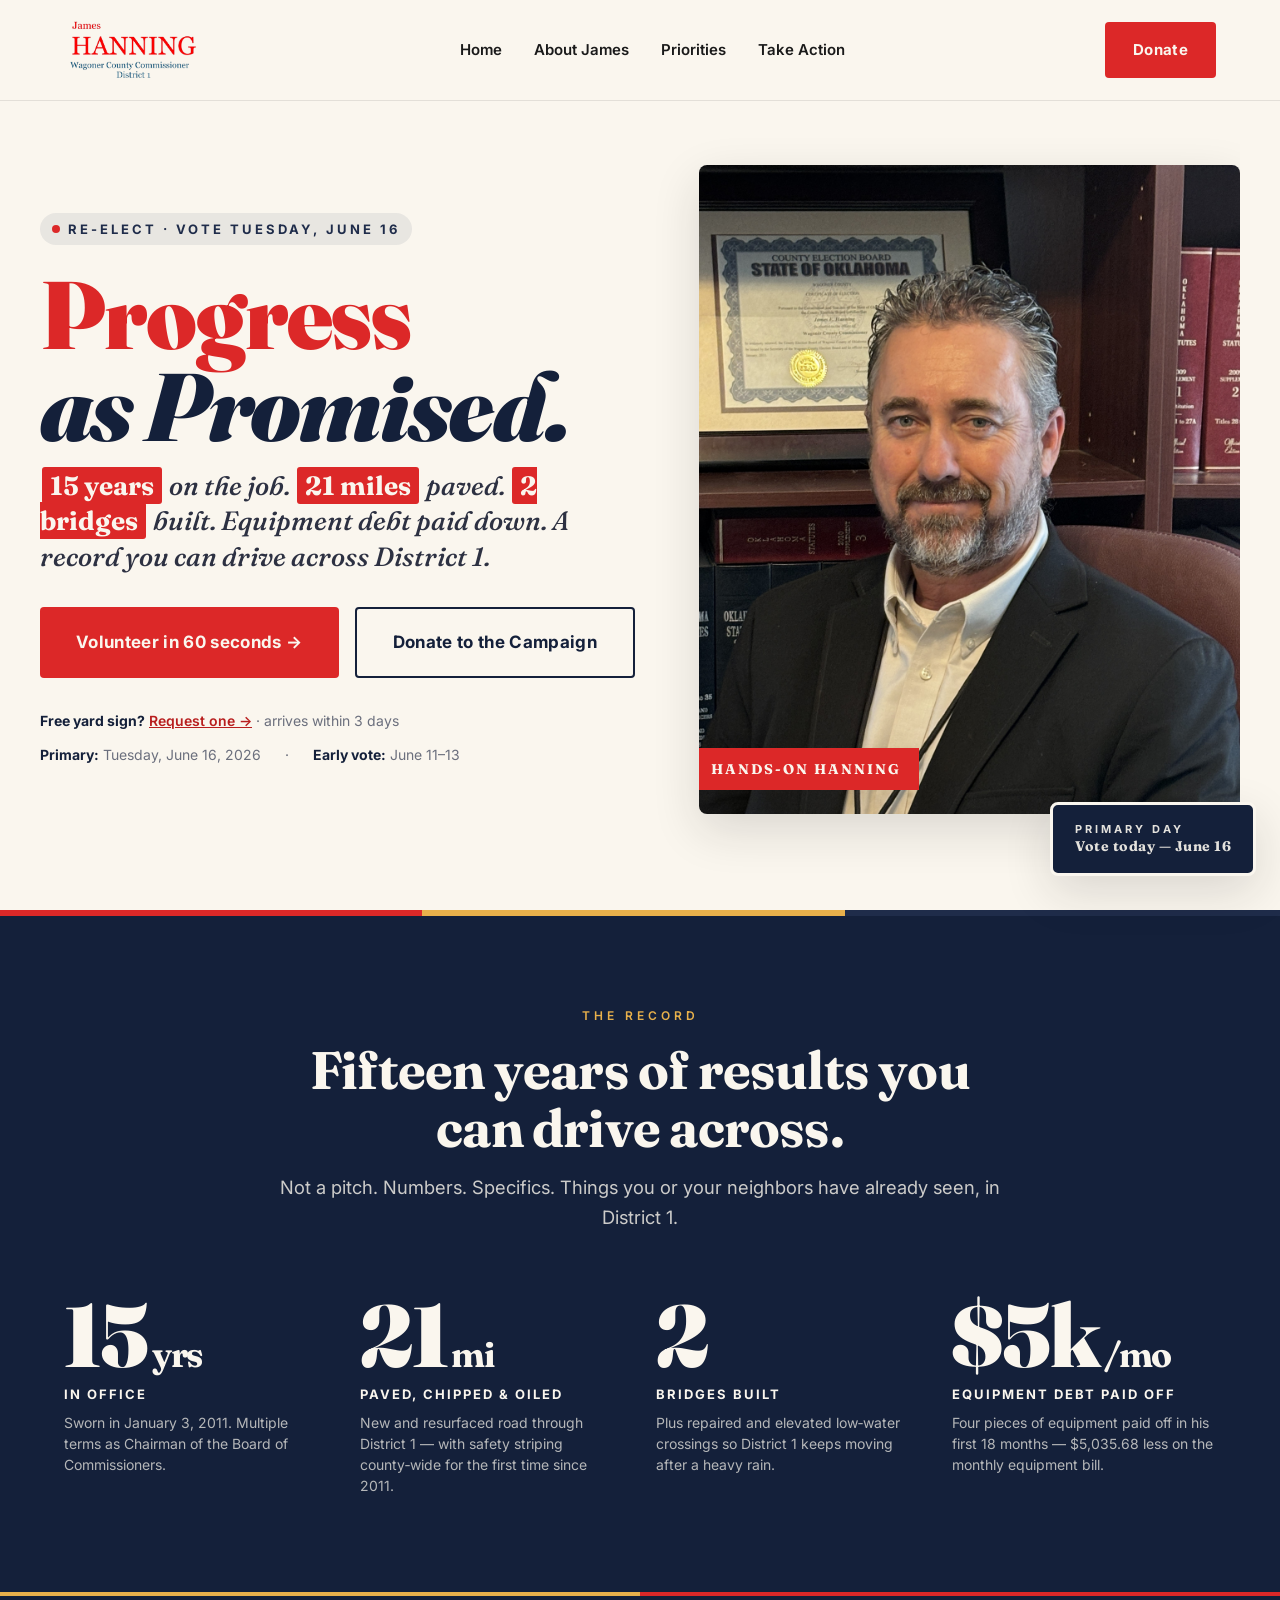
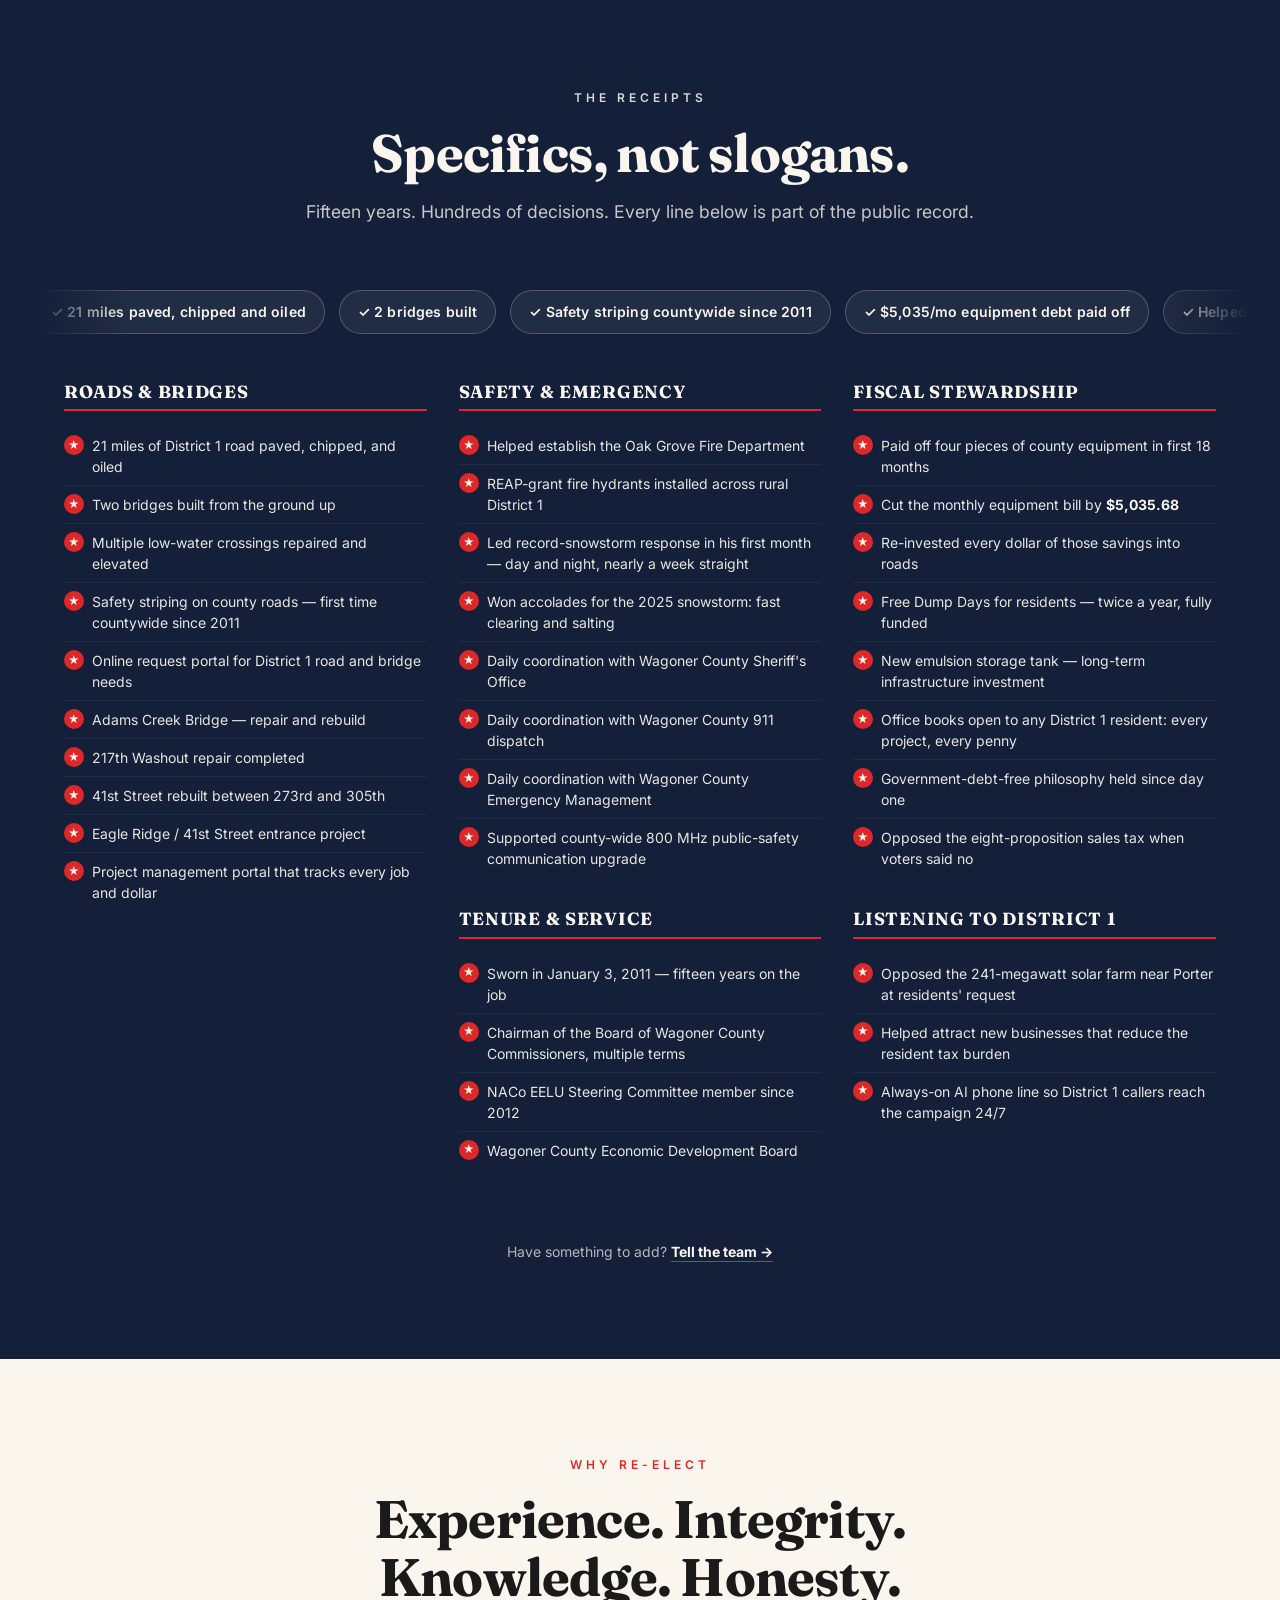
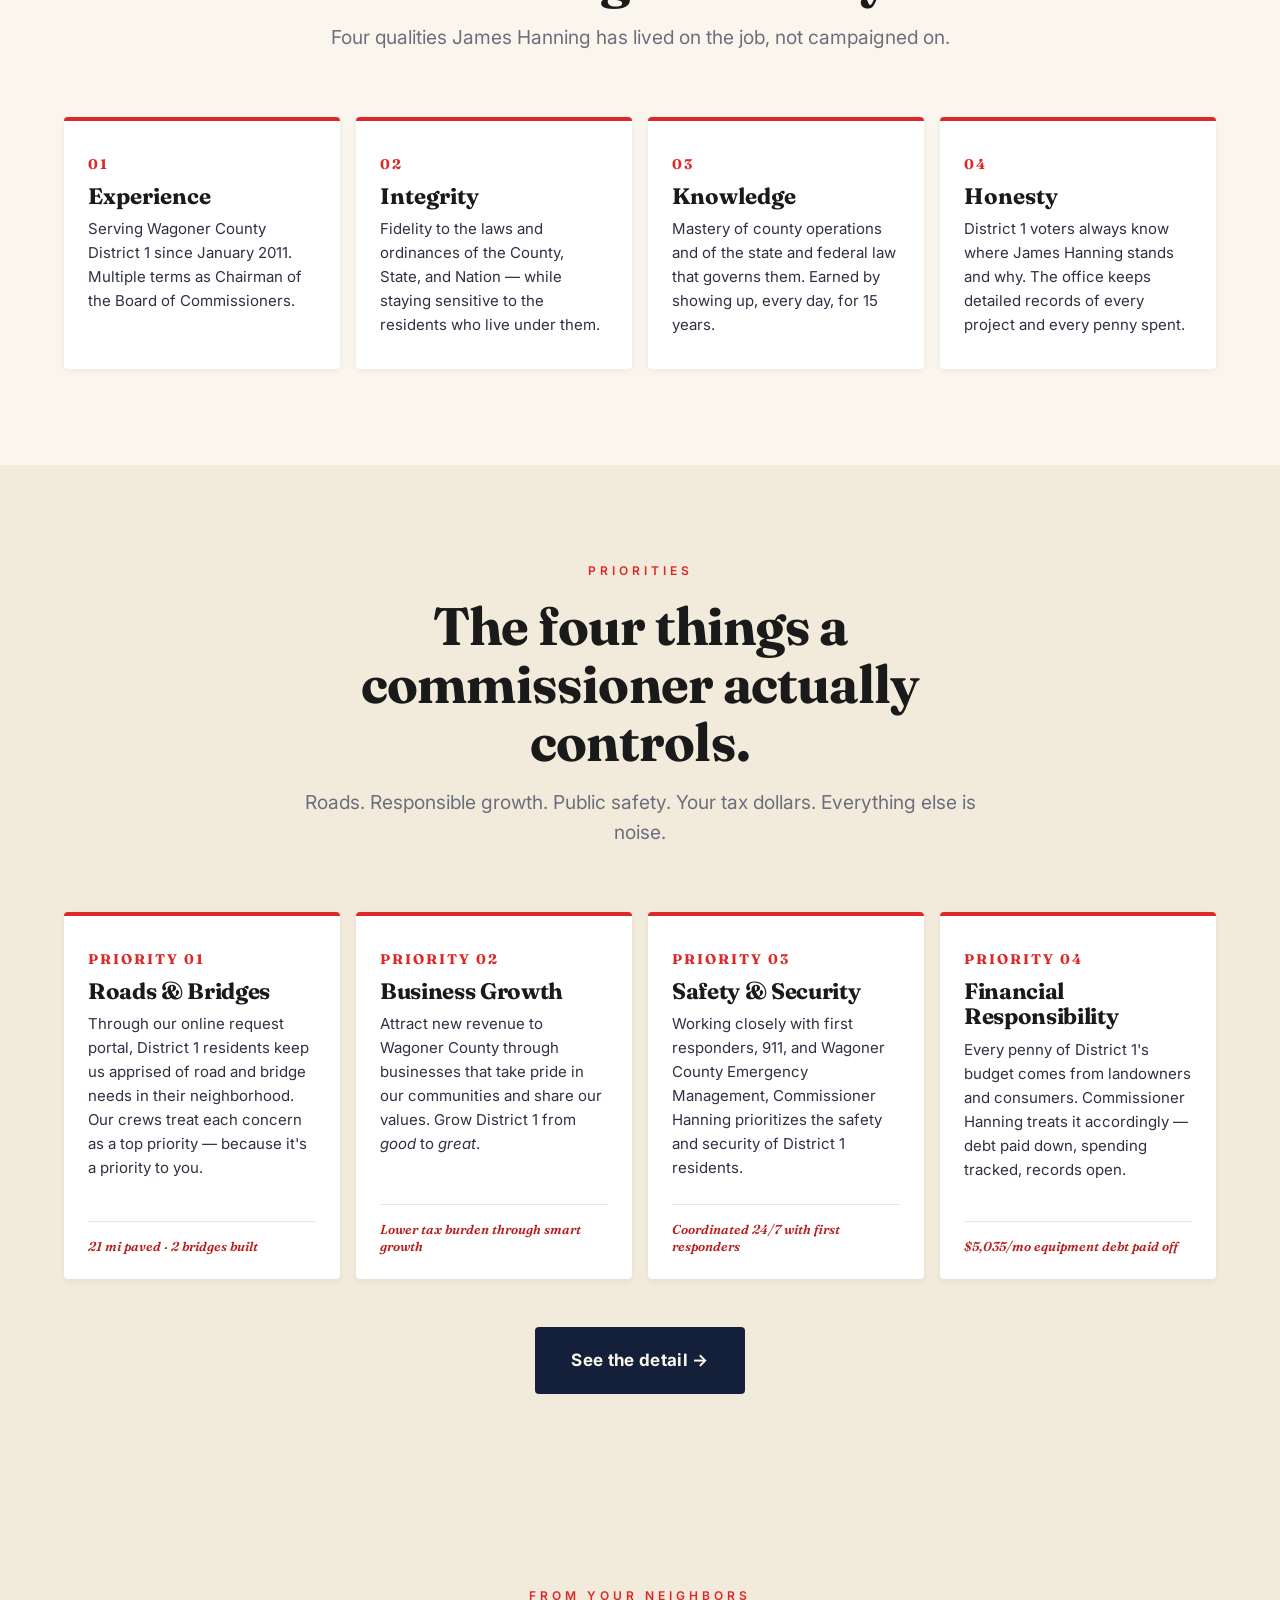
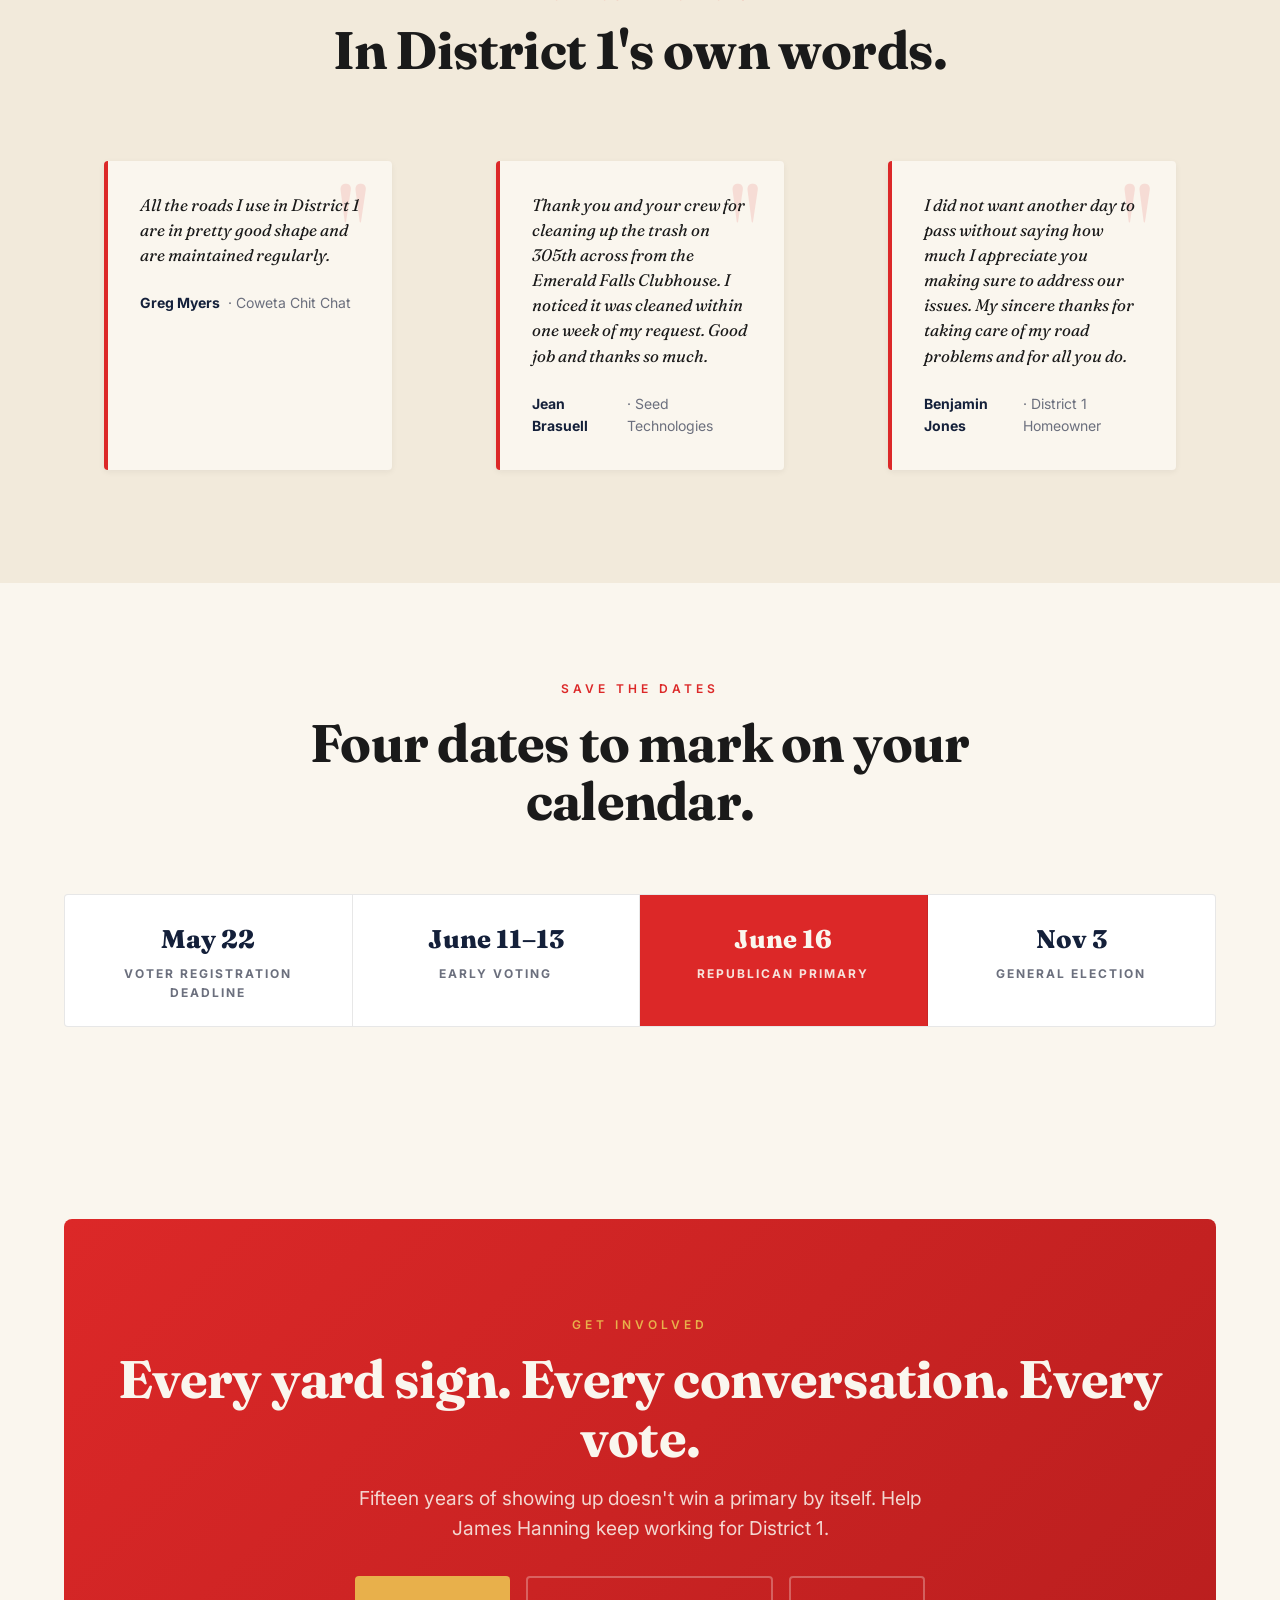
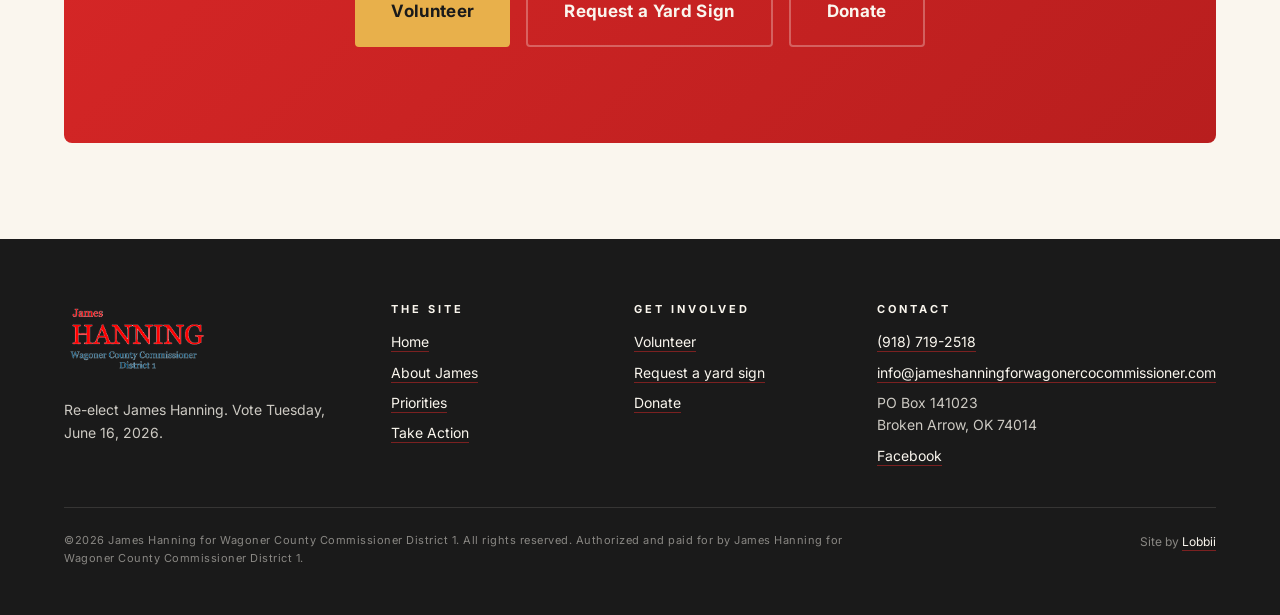
==== index.html @ 2198160d "Bump logo cache-bust version to force re-fetch of transparent PNG" ====
<!doctype html>
<html lang="en">
<head>
<meta charset="utf-8">
<meta name="viewport" content="width=device-width,initial-scale=1">
<title>Re-elect James Hanning · Wagoner County Commissioner, District 1</title>
<meta name="description" content="James Hanning has served Wagoner County District 1 since 2011 — 15 years of paved roads, finished bridges, and debt paid down. Vote Tuesday, June 16.">
<meta name="theme-color" content="#C1272D">

<!-- Open Graph / social -->
<meta property="og:type" content="website">
<meta property="og:site_name" content="Hanning for Wagoner County Commissioner, District 1">
<meta property="og:locale" content="en_US">
<meta property="og:title" content="Re-elect James Hanning · Wagoner County Commissioner, District 1">
<meta property="og:description" content="15 years on the job. 21 miles paved. 2 bridges built. Equipment debt paid down. Vote Tuesday, June 16, 2026.">
<meta property="og:url" content="https://www.jameshanningforwagonercocommissioner.com/">
<meta property="og:image" content="https://www.jameshanningforwagonercocommissioner.com/assets/img/hanning-portrait.jpg">
<meta property="og:image:alt" content="Commissioner James Hanning, Wagoner County District 1">
<meta property="og:image:width" content="1080">
<meta property="og:image:height" content="1080">
<meta name="twitter:card" content="summary_large_image">
<meta name="twitter:title" content="Re-elect James Hanning · Wagoner County Commissioner, District 1">
<meta name="twitter:description" content="15 years on the job. 21 miles paved. 2 bridges built. Vote Tuesday, June 16, 2026.">
<meta name="twitter:image" content="https://www.jameshanningforwagonercocommissioner.com/assets/img/hanning-portrait.jpg">
<link rel="manifest" href="/manifest.json">

<link rel="canonical" href="https://www.jameshanningforwagonercocommissioner.com/">
<meta name="keywords" content="James Hanning, Wagoner County Commissioner, District 1, Wagoner County, Broken Arrow, Coweta, Oklahoma commissioner, June 16 2026 primary, Republican primary Wagoner County, re-elect Hanning, Progress as Promised">
<meta name="author" content="James Hanning for Wagoner County Commissioner District 1">
<link rel="icon" type="image/png" href="/assets/img/logo-2026.png?v=transparent">
<link rel="apple-touch-icon" href="/assets/img/logo-2026.png?v=transparent">
<link rel="preconnect" href="https://fonts.googleapis.com">
<link rel="preconnect" href="https://fonts.gstatic.com" crossorigin>
<link rel="stylesheet" href="https://fonts.googleapis.com/css2?family=Fraunces:ital,opsz,wght@0,9..144,400;0,9..144,600;0,9..144,700;0,9..144,900;1,9..144,500&family=Inter:wght@400;500;600;700&family=Dancing+Script:wght@700&display=swap">
<link rel="stylesheet" href="/assets/css/styles.css?v=20260429c">

<!-- JSON-LD: Person + Organization + Election Event -->
<script type="application/ld+json">
{
  "@context": "https://schema.org",
  "@graph": [
    {
      "@type": "Person",
      "@id": "https://www.jameshanningforwagonercocommissioner.com/#james-hanning",
      "name": "James Hanning",
      "honorificPrefix": "Commissioner",
      "jobTitle": "County Commissioner, District 1",
      "worksFor": {
        "@type": "GovernmentOrganization",
        "name": "Wagoner County, Oklahoma",
        "url": "https://www.wagonercounty.ok.gov/"
      },
      "image": "https://www.jameshanningforwagonercocommissioner.com/assets/img/hanning-portrait.jpg",
      "url": "https://www.jameshanningforwagonercocommissioner.com/",
      "sameAs": [
        "https://www.facebook.com/hanningforwagonerco1"
      ],
      "description": "James Hanning has served as Wagoner County Commissioner for District 1 since January 3, 2011. Multiple terms as Chairman of the Board. Member of the NACo EELU Steering Committee.",
      "address": {
        "@type": "PostalAddress",
        "postOfficeBoxNumber": "141023",
        "addressLocality": "Broken Arrow",
        "addressRegion": "OK",
        "postalCode": "74014",
        "addressCountry": "US"
      },
      "telephone": "+19187192518",
      "email": "info@jameshanningforwagonercocommissioner.com"
    },
    {
      "@type": "Organization",
      "@id": "https://www.jameshanningforwagonercocommissioner.com/#committee",
      "name": "James Hanning for Wagoner County Commissioner District 1",
      "alternateName": "Hanning Campaign",
      "url": "https://www.jameshanningforwagonercocommissioner.com/",
      "logo": "https://www.jameshanningforwagonercocommissioner.com/assets/img/logo.png",
      "telephone": "+19187192518",
      "email": "info@jameshanningforwagonercocommissioner.com",
      "address": {
        "@type": "PostalAddress",
        "postOfficeBoxNumber": "141023",
        "addressLocality": "Broken Arrow",
        "addressRegion": "OK",
        "postalCode": "74014",
        "addressCountry": "US"
      },
      "sameAs": [
        "https://www.facebook.com/hanningforwagonerco1"
      ]
    },
    {
      "@type": "Event",
      "name": "Wagoner County Republican Primary — Commissioner District 1",
      "startDate": "2026-06-16T07:00:00-05:00",
      "endDate": "2026-06-16T19:00:00-05:00",
      "eventAttendanceMode": "https://schema.org/OfflineEventAttendanceMode",
      "eventStatus": "https://schema.org/EventScheduled",
      "location": {
        "@type": "Place",
        "name": "Wagoner County polling locations",
        "address": {
          "@type": "PostalAddress",
          "addressLocality": "Wagoner County",
          "addressRegion": "OK",
          "addressCountry": "US"
        }
      },
      "description": "Republican primary election for Wagoner County Commissioner, District 1. Polls open 7am to 7pm. Early voting June 11-13.",
      "organizer": {
        "@type": "Organization",
        "name": "Oklahoma State Election Board",
        "url": "https://oklahoma.gov/elections.html"
      }
    },
    {
      "@type": "WebSite",
      "@id": "https://www.jameshanningforwagonercocommissioner.com/#website",
      "url": "https://www.jameshanningforwagonercocommissioner.com/",
      "name": "Hanning for Wagoner County Commissioner, District 1",
      "publisher": { "@id": "https://www.jameshanningforwagonercocommissioner.com/#committee" },
      "inLanguage": "en-US"
    },
    {
      "@type": "WebPage",
      "@id": "https://www.jameshanningforwagonercocommissioner.com/#webpage",
      "url": "https://www.jameshanningforwagonercocommissioner.com/",
      "name": "Re-elect James Hanning · Wagoner County Commissioner, District 1",
      "isPartOf": { "@id": "https://www.jameshanningforwagonercocommissioner.com/#website" },
      "about": { "@id": "https://www.jameshanningforwagonercocommissioner.com/#james-hanning" },
      "primaryImageOfPage": "https://www.jameshanningforwagonercocommissioner.com/assets/img/hanning-portrait.jpg",
      "datePublished": "2026-04-23",
      "dateModified": "2026-04-28",
      "inLanguage": "en-US",
      "description": "Re-elect Commissioner James Hanning. 15 years serving Wagoner County District 1. 21 miles of road paved. 2 bridges built. Vote Tuesday, June 16, 2026."
    },
    {
      "@type": "Review",
      "itemReviewed": { "@id": "https://www.jameshanningforwagonercocommissioner.com/#james-hanning" },
      "reviewBody": "All the roads I use in District 1 are in pretty good shape and are maintained regularly.",
      "author": { "@type": "Person", "name": "Greg Myers", "affiliation": "Coweta Chit Chat" }
    },
    {
      "@type": "Review",
      "itemReviewed": { "@id": "https://www.jameshanningforwagonercocommissioner.com/#james-hanning" },
      "reviewBody": "Thank you and your crew for cleaning up the trash on 305th across from the Emerald Falls Clubhouse. I noticed it was cleaned within one week of my request. Good job and thanks so much.",
      "author": { "@type": "Person", "name": "Jean Brasuell", "affiliation": "Seed Technologies" }
    },
    {
      "@type": "Review",
      "itemReviewed": { "@id": "https://www.jameshanningforwagonercocommissioner.com/#james-hanning" },
      "reviewBody": "I did not want another day to pass without saying how much I appreciate you making sure to address our issues. My sincere thanks for taking care of my road problems and for all you do.",
      "author": { "@type": "Person", "name": "Benjamin Jones", "affiliation": "District 1 Homeowner" }
    }
  ]
}
</script>
</head>
<body>

<!-- NAV -->
<nav class="nav" aria-label="Primary">
  <div class="nav-inner">
    <a class="nav-logo" href="/" aria-label="James Hanning for Wagoner County Commissioner, District 1"><img src="/assets/img/logo-2026.png?v=transparent" alt="James Hanning · Wagoner County Commissioner · District 1"></a>
    <div class="nav-links" id="nav-links">
      <a href="/">Home</a>
      <a href="/about.html">About James</a>
      <a href="/priorities.html">Priorities</a>
      <a href="/take-action.html">Take Action</a>
    </div>
    <div class="nav-cta">
      <a class="btn btn-primary" href="https://donate.stripe.com/aFa8wPct15Y5grP53143S00" rel="noopener">Donate</a>
      <button class="nav-toggle" aria-controls="nav-links" aria-expanded="false" aria-label="Open menu"><span></span></button>
    </div>
  </div>
</nav>

<!-- HERO -->
<header class="hero container">
  <div class="hero-grid">
    <div>
      <span class="hero-eyebrow"><span class="dot"></span>Re-elect · Vote Tuesday, June 16</span>
      <h1 class="hero-title">
        <span class="accent-red">Progress</span><br>
        <span class="accent-navy">as Promised.</span>
      </h1>
      <p class="hero-tagline">
        <strong>15 years</strong> on the job. <strong>21 miles</strong> paved. <strong>2 bridges</strong> built. Equipment debt paid down. A record you can drive across District 1.
      </p>
      <div class="hero-ctas">
        <a class="btn btn-primary btn-lg" href="/take-action.html#volunteer">Volunteer in 60 seconds →</a>
        <a class="btn btn-outline btn-lg" href="https://donate.stripe.com/aFa8wPct15Y5grP53143S00" rel="noopener">Donate to the Campaign</a>
      </div>
      <div class="hero-meta">
        <span><strong>Free yard sign?</strong> <a href="/take-action.html#yard-sign" style="color: var(--red-dark); font-weight: 600; text-decoration: underline;">Request one →</a> · arrives within 3 days</span>
      </div>
      <div class="hero-meta" style="margin-top: 12px;">
        <span><strong>Primary:</strong> Tuesday, June 16, 2026</span>
        <span>·</span>
        <span><strong>Early vote:</strong> June 11–13</span>
      </div>
    </div>
    <div class="hero-photo">
      <img src="/assets/img/hanning-portrait.jpg" alt="Commissioner James Hanning, with his certified Oklahoma County Election Board Certificate of Election framed behind him" loading="eager">
      <div class="hero-photo-badge">Hands-on Hanning</div>
    </div>
  </div>
</header>

<!-- RECORD / NUMBERS -->
<section class="record" id="record">
  <div class="container">
    <div class="record-head">
      <p class="eyebrow">The record</p>
      <h2>Fifteen years of results you can drive across.</h2>
      <p class="record-lead">Not a pitch. Numbers. Specifics. Things you or your neighbors have already seen, in District 1.</p>
    </div>
    <div class="record-grid">
      <div>
        <div class="stat-num">15<sub>yrs</sub></div>
        <div class="stat-label">In office</div>
        <div class="stat-detail">Sworn in January 3, 2011. Multiple terms as Chairman of the Board of Commissioners.</div>
      </div>
      <div>
        <div class="stat-num">21<sub>mi</sub></div>
        <div class="stat-label">Paved, chipped & oiled</div>
        <div class="stat-detail">New and resurfaced road through District 1 — with safety striping county‑wide for the first time since 2011.</div>
      </div>
      <div>
        <div class="stat-num">2</div>
        <div class="stat-label">Bridges built</div>
        <div class="stat-detail">Plus repaired and elevated low‑water crossings so District 1 keeps moving after a heavy rain.</div>
      </div>
      <div>
        <div class="stat-num">$5k<sub>/mo</sub></div>
        <div class="stat-label">Equipment debt paid off</div>
        <div class="stat-detail">Four pieces of equipment paid off in his first 18 months — $5,035.68 less on the monthly equipment bill.</div>
      </div>
    </div>
  </div>
</section>

<!-- THE RECEIPTS — overwhelming-with-proof scroll -->
<section class="receipts" id="receipts">
  <div class="container">
    <div class="record-head center">
      <p class="eyebrow">The receipts</p>
      <h2>Specifics, not slogans.</h2>
      <p class="record-lead">Fifteen years. Hundreds of decisions. Every line below is part of the public record.</p>
    </div>

    <!-- Auto-scrolling marquee at top — for the overwhelming first impression -->
    <div class="marquee" aria-hidden="true">
      <div class="marquee-track">
        <span class="receipt-pill">✓ 21 miles paved, chipped and oiled</span>
        <span class="receipt-pill">✓ 2 bridges built</span>
        <span class="receipt-pill">✓ Safety striping countywide since 2011</span>
        <span class="receipt-pill">✓ $5,035/mo equipment debt paid off</span>
        <span class="receipt-pill">✓ Helped found Oak Grove Fire Dept</span>
        <span class="receipt-pill">✓ Free Dump Days × 2 / yr</span>
        <span class="receipt-pill">✓ Online request portal for residents</span>
        <span class="receipt-pill">✓ NACo EELU committee since 2012</span>
        <span class="receipt-pill">✓ Wagoner Co. Econ Dev Board</span>
        <span class="receipt-pill">✓ Said no to 241-MW Porter solar farm</span>
        <span class="receipt-pill">✓ Said no to 8-prop tax measure</span>
        <span class="receipt-pill">✓ Adams Creek Bridge repair</span>
        <span class="receipt-pill">✓ 217th Washout repair</span>
        <span class="receipt-pill">✓ 41st St. (273rd to 305th)</span>
        <span class="receipt-pill">✓ Eagle Ridge entrance project</span>
        <span class="receipt-pill">✓ REAP-grant fire hydrants</span>
        <span class="receipt-pill">✓ 2025 snowstorm response</span>
        <span class="receipt-pill">✓ Project tracking portal</span>
        <!-- duplicate the set so the marquee loops seamlessly -->
        <span class="receipt-pill">✓ 21 miles paved, chipped and oiled</span>
        <span class="receipt-pill">✓ 2 bridges built</span>
        <span class="receipt-pill">✓ Safety striping countywide since 2011</span>
        <span class="receipt-pill">✓ $5,035/mo equipment debt paid off</span>
        <span class="receipt-pill">✓ Helped found Oak Grove Fire Dept</span>
        <span class="receipt-pill">✓ Free Dump Days × 2 / yr</span>
        <span class="receipt-pill">✓ Online request portal for residents</span>
        <span class="receipt-pill">✓ NACo EELU committee since 2012</span>
        <span class="receipt-pill">✓ Wagoner Co. Econ Dev Board</span>
        <span class="receipt-pill">✓ Said no to 241-MW Porter solar farm</span>
      </div>
    </div>

    <!-- Dense, readable list — three columns, every accomplishment we can verify -->
    <div class="receipts-grid">
      <div class="receipts-col">
        <h3 class="receipts-col-head">Roads &amp; Bridges</h3>
        <ul class="receipts-list">
          <li>21 miles of District 1 road paved, chipped, and oiled</li>
          <li>Two bridges built from the ground up</li>
          <li>Multiple low-water crossings repaired and elevated</li>
          <li>Safety striping on county roads — first time countywide since 2011</li>
          <li>Online request portal for District 1 road and bridge needs</li>
          <li>Adams Creek Bridge — repair and rebuild</li>
          <li>217th Washout repair completed</li>
          <li>41st Street rebuilt between 273rd and 305th</li>
          <li>Eagle Ridge / 41st Street entrance project</li>
          <li>Project management portal that tracks every job and dollar</li>
        </ul>
      </div>

      <div class="receipts-col">
        <h3 class="receipts-col-head">Safety &amp; Emergency</h3>
        <ul class="receipts-list">
          <li>Helped establish the Oak Grove Fire Department</li>
          <li>REAP-grant fire hydrants installed across rural District 1</li>
          <li>Led record-snowstorm response in his first month — day and night, nearly a week straight</li>
          <li>Won accolades for the 2025 snowstorm: fast clearing and salting</li>
          <li>Daily coordination with Wagoner County Sheriff's Office</li>
          <li>Daily coordination with Wagoner County 911 dispatch</li>
          <li>Daily coordination with Wagoner County Emergency Management</li>
          <li>Supported county-wide 800 MHz public-safety communication upgrade</li>
        </ul>

        <h3 class="receipts-col-head" style="margin-top: var(--s5);">Tenure &amp; Service</h3>
        <ul class="receipts-list">
          <li>Sworn in January 3, 2011 — fifteen years on the job</li>
          <li>Chairman of the Board of Wagoner County Commissioners, multiple terms</li>
          <li>NACo EELU Steering Committee member since 2012</li>
          <li>Wagoner County Economic Development Board</li>
        </ul>
      </div>

      <div class="receipts-col">
        <h3 class="receipts-col-head">Fiscal Stewardship</h3>
        <ul class="receipts-list">
          <li>Paid off four pieces of county equipment in first 18 months</li>
          <li>Cut the monthly equipment bill by <strong>$5,035.68</strong></li>
          <li>Re-invested every dollar of those savings into roads</li>
          <li>Free Dump Days for residents — twice a year, fully funded</li>
          <li>New emulsion storage tank — long-term infrastructure investment</li>
          <li>Office books open to any District 1 resident: every project, every penny</li>
          <li>Government-debt-free philosophy held since day one</li>
          <li>Opposed the eight-proposition sales tax when voters said no</li>
        </ul>

        <h3 class="receipts-col-head" style="margin-top: var(--s5);">Listening to District 1</h3>
        <ul class="receipts-list">
          <li>Opposed the 241-megawatt solar farm near Porter at residents' request</li>
          <li>Helped attract new businesses that reduce the resident tax burden</li>
          <li>Always-on AI phone line so District 1 callers reach the campaign 24/7</li>
        </ul>
      </div>
    </div>

    <p class="receipts-foot">Have something to add? <a href="/take-action.html#volunteer">Tell the team →</a></p>
  </div>
</section>

<!-- WHY RE-ELECT -->
<section class="section">
  <div class="container">
    <div class="record-head center">
      <p class="eyebrow">Why re-elect</p>
      <h2>Experience. Integrity. Knowledge. Honesty.</h2>
      <p class="lead" style="max-width:720px;margin:0 auto;color:var(--muted);">
        Four qualities James Hanning has lived on the job, not campaigned on.
      </p>
    </div>
    <div class="pillars-grid" style="margin-top: var(--s7);">
      <div class="pillar-card">
        <div class="pillar-num">01</div>
        <div class="pillar-title">Experience</div>
        <p class="pillar-body">Serving Wagoner County District 1 since January 2011. Multiple terms as Chairman of the Board of Commissioners.</p>
      </div>
      <div class="pillar-card">
        <div class="pillar-num">02</div>
        <div class="pillar-title">Integrity</div>
        <p class="pillar-body">Fidelity to the laws and ordinances of the County, State, and Nation — while staying sensitive to the residents who live under them.</p>
      </div>
      <div class="pillar-card">
        <div class="pillar-num">03</div>
        <div class="pillar-title">Knowledge</div>
        <p class="pillar-body">Mastery of county operations and of the state and federal law that governs them. Earned by showing up, every day, for 15 years.</p>
      </div>
      <div class="pillar-card">
        <div class="pillar-num">04</div>
        <div class="pillar-title">Honesty</div>
        <p class="pillar-body">District 1 voters always know where James Hanning stands and why. The office keeps detailed records of every project and every penny spent.</p>
      </div>
    </div>
  </div>
</section>

<!-- PRIORITIES -->
<section class="section bg-cream-deep">
  <div class="container">
    <div class="record-head center">
      <p class="eyebrow">Priorities</p>
      <h2>The four things a commissioner actually controls.</h2>
      <p class="lead" style="max-width:720px;margin:0 auto;color:var(--muted);">
        Roads. Responsible growth. Public safety. Your tax dollars. Everything else is noise.
      </p>
    </div>
    <div class="pillars-grid" style="margin-top: var(--s7);">
      <article class="pillar-card pillar-card-priority">
        <div class="pillar-num">PRIORITY 01</div>
        <h3 class="pillar-title">Roads & Bridges</h3>
        <p class="pillar-body">Through our online request portal, District 1 residents keep us apprised of road and bridge needs in their neighborhood. Our crews treat each concern as a top priority — because it's a priority to you.</p>
        <div class="pillar-stat">21 mi paved · 2 bridges built</div>
      </article>
      <article class="pillar-card pillar-card-priority">
        <div class="pillar-num">PRIORITY 02</div>
        <h3 class="pillar-title">Business Growth</h3>
        <p class="pillar-body">Attract new revenue to Wagoner County through businesses that take pride in our communities and share our values. Grow District 1 from <em>good</em> to <em>great</em>.</p>
        <div class="pillar-stat">Lower tax burden through smart growth</div>
      </article>
      <article class="pillar-card pillar-card-priority">
        <div class="pillar-num">PRIORITY 03</div>
        <h3 class="pillar-title">Safety & Security</h3>
        <p class="pillar-body">Working closely with first responders, 911, and Wagoner County Emergency Management, Commissioner Hanning prioritizes the safety and security of District 1 residents.</p>
        <div class="pillar-stat">Coordinated 24/7 with first responders</div>
      </article>
      <article class="pillar-card pillar-card-priority">
        <div class="pillar-num">PRIORITY 04</div>
        <h3 class="pillar-title">Financial Responsibility</h3>
        <p class="pillar-body">Every penny of District 1's budget comes from landowners and consumers. Commissioner Hanning treats it accordingly — debt paid down, spending tracked, records open.</p>
        <div class="pillar-stat">$5,035/mo equipment debt paid off</div>
      </article>
    </div>
    <div class="center" style="margin-top: var(--s6);">
      <a class="btn btn-navy btn-lg" href="/priorities.html">See the detail →</a>
    </div>
  </div>
</section>

<!-- TESTIMONIALS -->
<section class="section testimonials">
  <div class="container">
    <div class="record-head center">
      <p class="eyebrow">From your neighbors</p>
      <h2>In District 1's own words.</h2>
    </div>
    <div class="testimonials-grid">
      <figure class="quote">
        <blockquote class="quote-body">All the roads I use in District 1 are in pretty good shape and are maintained regularly.</blockquote>
        <figcaption class="quote-attr"><strong>Greg Myers</strong> · Coweta Chit Chat</figcaption>
      </figure>
      <figure class="quote">
        <blockquote class="quote-body">Thank you and your crew for cleaning up the trash on 305th across from the Emerald Falls Clubhouse. I noticed it was cleaned within one week of my request. Good job and thanks so much.</blockquote>
        <figcaption class="quote-attr"><strong>Jean Brasuell</strong> · Seed Technologies</figcaption>
      </figure>
      <figure class="quote">
        <blockquote class="quote-body">I did not want another day to pass without saying how much I appreciate you making sure to address our issues. My sincere thanks for taking care of my road problems and for all you do.</blockquote>
        <figcaption class="quote-attr"><strong>Benjamin Jones</strong> · District 1 Homeowner</figcaption>
      </figure>
    </div>
  </div>
</section>

<!-- IMPORTANT DATES -->
<section class="section">
  <div class="container">
    <div class="record-head center">
      <p class="eyebrow">Save the dates</p>
      <h2>Four dates to mark on your calendar.</h2>
    </div>
    <div class="dates-bar">
      <div class="date-slot">
        <div class="date-value">May 22</div>
        <div class="date-label">Voter registration deadline</div>
      </div>
      <div class="date-slot">
        <div class="date-value">June 11–13</div>
        <div class="date-label">Early voting</div>
      </div>
      <div class="date-slot is-primary">
        <div class="date-value">June 16</div>
        <div class="date-label">Republican primary</div>
      </div>
      <div class="date-slot">
        <div class="date-value">Nov 3</div>
        <div class="date-label">General election</div>
      </div>
    </div>
  </div>
</section>

<!-- CTA -->
<section class="section">
  <div class="container">
    <div class="cta-band">
      <p class="eyebrow" style="color: var(--gold);">Get involved</p>
      <h2>Every yard sign. Every conversation. Every vote.</h2>
      <p class="lead">Fifteen years of showing up doesn't win a primary by itself. Help James Hanning keep working for District 1.</p>
      <div class="btn-row">
        <a class="btn btn-gold btn-lg" href="/take-action.html#volunteer">Volunteer</a>
        <a class="btn btn-ghost btn-lg" href="/take-action.html#yard-sign">Request a Yard Sign</a>
        <a class="btn btn-ghost btn-lg" href="https://donate.stripe.com/aFa8wPct15Y5grP53143S00" rel="noopener">Donate</a>
      </div>
    </div>
  </div>
</section>

<!-- FOOTER -->
<footer class="footer">
  <div class="container">
    <div class="footer-grid">
      <div>
        <img src="/assets/img/logo-2026.png?v=transparent" alt="James Hanning · Wagoner County Commissioner · District 1" class="footer-logo">
        <p style="margin-top: var(--s4);">Re-elect James Hanning. Vote Tuesday, June 16, 2026.</p>
      </div>
      <div>
        <h5>The site</h5>
        <ul>
          <li><a href="/">Home</a></li>
          <li><a href="/about.html">About James</a></li>
          <li><a href="/priorities.html">Priorities</a></li>
          <li><a href="/take-action.html">Take Action</a></li>
        </ul>
      </div>
      <div>
        <h5>Get involved</h5>
        <ul>
          <li><a href="/take-action.html#volunteer">Volunteer</a></li>
          <li><a href="/take-action.html#yard-sign">Request a yard sign</a></li>
          <li><a href="https://donate.stripe.com/aFa8wPct15Y5grP53143S00" rel="noopener">Donate</a></li>
        </ul>
      </div>
      <div>
        <h5>Contact</h5>
        <ul>
          <li><a href="tel:+19187192518">(918) 719-2518</a></li>
          <li><a href="mailto:info@jameshanningforwagonercocommissioner.com">info@jameshanningforwagonercocommissioner.com</a></li>
          <li>PO Box 141023<br>Broken Arrow, OK 74014</li>
          <li><a href="https://www.facebook.com/hanningforwagonerco1" rel="noopener">Facebook</a></li>
        </ul>
      </div>
    </div>
    <div class="footer-bottom">
      <p class="disclaimer">©2026 James Hanning for Wagoner County Commissioner District 1. All rights reserved. Authorized and paid for by James Hanning for Wagoner County Commissioner District 1.</p>
      <p>Site by <a href="https://lobbii.net" rel="noopener">Lobbii</a></p>
    </div>
  </div>
</footer>

<!-- MOBILE STICKY CTA BAR (visible on small screens only) -->
<nav class="mobile-cta" aria-label="Quick actions">
  <a class="cta-volunteer" href="/take-action.html#volunteer">Volunteer</a>
  <a class="cta-donate" href="https://donate.stripe.com/aFa8wPct15Y5grP53143S00" rel="noopener">Donate</a>
  <a class="cta-yard" href="/take-action.html#yard-sign">Yard Sign</a>
</nav>

<!-- COUNTDOWN (massive, corner) -->
<aside class="countdown" aria-label="Days until the Republican primary on June 16, 2026"></aside>

<script src="/assets/js/main.js?v=20260429c" defer></script>
</body>
</html>
---- assets/css/styles.css ----
/* =========================================================================
   HANNING 2026 — DESIGN SYSTEM
   Palette and type from the existing HANNING / Wagoner County / District 1
   logo lockup. Modern-bold discipline, conservative register.
   ========================================================================= */

:root {
  /* Core palette — pulled from the new HANNING / Wagoner County logo + mailers.
     Brighter, more American-flag red. Gold dropped from accents in favor of
     cream/white/navy for a cleaner red-white-blue patriotic register. */
  --red:        #DC2828;  /* HANNING red — brighter, mailer-matched */
  --red-dark:   #B81E1E;  /* hover / deeper */
  --navy:       #1F2C4A;  /* Wagoner County navy */
  --navy-dark:  #14203A;
  --gold:       #E8B04B;  /* kept defined for legacy use but minimized */
  --gold-dark:  #C9932E;
  --cream:      #FAF6EE;  /* primary background */
  --cream-deep: #F2EADB;  /* card / section alt */
  --ink:        #1A1A1A;
  --body:       #2D3142;
  --muted:      #6B6F7D;
  --line:       rgba(26,26,26,0.10);
  --white:      #FFFFFF;

  /* Typography */
  --font-head:  'Fraunces', Georgia, 'Times New Roman', serif;
  --font-script:'Dancing Script', 'Brush Script MT', cursive;
  --font-body:  'Inter', -apple-system, BlinkMacSystemFont, 'Segoe UI', sans-serif;

  /* Spacing scale */
  --s1: 4px;
  --s2: 8px;
  --s3: 16px;
  --s4: 24px;
  --s5: 32px;
  --s6: 48px;
  --s7: 64px;
  --s8: 96px;
  --s9: 128px;

  --radius: 4px;
  --radius-lg: 8px;

  --container: 1200px;
  --container-narrow: 880px;

  --shadow-sm: 0 2px 6px rgba(26,26,26,0.06);
  --shadow-md: 0 8px 24px rgba(26,26,26,0.10);
  --shadow-lg: 0 16px 48px rgba(26,26,26,0.14);

  --transition: 160ms ease;
}

/* -----  Reset  ----- */
*, *::before, *::after { box-sizing: border-box; }
html { -webkit-text-size-adjust: 100%; scroll-behavior: smooth; }
body {
  margin: 0;
  font-family: var(--font-body);
  font-size: 17px;
  line-height: 1.6;
  color: var(--body);
  background: var(--cream);
  -webkit-font-smoothing: antialiased;
  -moz-osx-font-smoothing: grayscale;
}
img { max-width: 100%; height: auto; display: block; }
button { font: inherit; cursor: pointer; border: 0; background: transparent; color: inherit; }
a { color: var(--red); text-decoration: none; transition: color var(--transition); }
a:hover { color: var(--red-dark); }

/* -----  Typography  ----- */
h1, h2, h3, h4, h5 {
  font-family: var(--font-head);
  font-weight: 700;
  color: var(--ink);
  line-height: 1.1;
  letter-spacing: -0.015em;
  margin: 0 0 var(--s3);
}
h1 { font-size: clamp(2.5rem, 6vw, 4.8rem); }
h2 { font-size: clamp(2rem, 4.5vw, 3.3rem); }
h3 { font-size: clamp(1.4rem, 2.6vw, 2rem); }
h4 { font-size: 1.25rem; font-weight: 600; }
p { margin: 0 0 var(--s3); }
.lead { font-size: 1.2rem; color: var(--body); }
.eyebrow {
  font-family: var(--font-body);
  font-size: 12px;
  letter-spacing: 4px;
  text-transform: uppercase;
  font-weight: 600;
  color: var(--red);
  margin: 0 0 var(--s3);
}
.subhead {
  font-family: var(--font-head);
  font-style: italic;
  font-weight: 500;
  font-size: 1.2rem;
  color: var(--body);
}

/* -----  Layout primitives  ----- */
.container { max-width: var(--container); margin: 0 auto; padding: 0 var(--s4); }
.container-narrow { max-width: var(--container-narrow); margin: 0 auto; padding: 0 var(--s4); }
.section { padding: var(--s8) 0; }
.section-sm { padding: var(--s6) 0; }
.bg-cream { background: var(--cream); }
.bg-cream-deep { background: var(--cream-deep); }
.bg-navy { background: var(--navy-dark); color: var(--cream); }
.bg-red { background: var(--red); color: var(--cream); }
.bg-white { background: var(--white); }
.bg-navy h1, .bg-navy h2, .bg-navy h3, .bg-red h1, .bg-red h2, .bg-red h3 { color: var(--cream); }

/* -----  Buttons  ----- */
.btn {
  display: inline-flex;
  align-items: center;
  justify-content: center;
  gap: var(--s2);
  font-family: var(--font-body);
  font-weight: 700;
  font-size: 15px;
  letter-spacing: 0.02em;
  padding: 16px 28px;
  border-radius: var(--radius);
  transition: transform var(--transition), background var(--transition), color var(--transition), box-shadow var(--transition);
  min-height: 48px;
  white-space: nowrap;
  text-decoration: none;
}
.btn-primary { background: var(--red); color: var(--cream); }
.btn-primary:hover { background: var(--red-dark); color: var(--cream); transform: translateY(-1px); box-shadow: var(--shadow-md); }
.btn-navy { background: var(--navy-dark); color: var(--cream); }
.btn-navy:hover { background: var(--ink); color: var(--cream); transform: translateY(-1px); box-shadow: var(--shadow-md); }
.btn-outline { background: transparent; color: var(--navy-dark); border: 2px solid var(--navy-dark); }
.btn-outline:hover { background: var(--navy-dark); color: var(--cream); }
.btn-ghost { background: transparent; color: var(--cream); border: 2px solid rgba(250,246,238,0.3); }
.btn-ghost:hover { background: rgba(250,246,238,0.12); color: var(--cream); border-color: var(--cream); }
.btn-gold { background: var(--gold); color: var(--ink); }
.btn-gold:hover { background: var(--gold-dark); color: var(--ink); }
.btn-lg { padding: 20px 36px; font-size: 17px; }

/* -----  Brand logo (HTML + CSS composition matching new logo) ----- */
.brand {
  display: inline-flex !important;
  flex-direction: column !important;
  align-items: flex-start !important;
  text-decoration: none;
  line-height: 1;
  text-align: left;
  padding: 4px 0;
  color: inherit;
  gap: 0 !important;
}
.brand-james {
  display: block;
  font-family: 'Dancing Script', 'Brush Script MT', cursive;
  font-size: 16px;
  font-weight: 700;
  color: var(--red);
  margin-bottom: -3px;
  margin-left: 3px;
  letter-spacing: 0.5px;
  line-height: 1;
}
.brand-name {
  display: block;
  font-family: 'Fraunces', Georgia, serif;
  font-size: 36px;
  font-weight: 900;
  color: var(--red);
  letter-spacing: 1.5px;
  line-height: 0.9;
}
.brand-tagline {
  display: block;
  font-family: 'Fraunces', Georgia, serif;
  font-size: 11px;
  font-weight: 600;
  color: var(--navy-dark);
  margin-top: 4px;
  letter-spacing: 0.04em;
  white-space: nowrap;
}
.brand-district {
  display: block;
  font-family: 'Fraunces', Georgia, serif;
  font-size: 13px;
  font-weight: 700;
  color: var(--navy-dark);
  letter-spacing: 0.04em;
  margin-top: 1px;
}

/* Larger footer variant */
.brand--footer .brand-james    { font-size: 18px; }
.brand--footer .brand-name     { font-size: 44px; letter-spacing: 2px; }
.brand--footer .brand-tagline  { font-size: 12px; color: rgba(250,246,238,0.85); }
.brand--footer .brand-district { font-size: 14px; color: var(--cream); }

/* -----  Navigation  ----- */
.nav {
  position: sticky;
  top: 0;
  z-index: 100;
  background: var(--cream);
  border-bottom: 1px solid var(--line);
  backdrop-filter: saturate(180%) blur(8px);
}
.nav-inner {
  display: flex;
  align-items: center;
  justify-content: space-between;
  padding: var(--s3) var(--s4);
  max-width: var(--container);
  margin: 0 auto;
  gap: var(--s4);
}
.nav-logo { display: flex; align-items: center; gap: var(--s3); text-decoration: none; }
.nav-logo img { height: 68px; width: auto; display: block; }
.nav-links { display: flex; align-items: center; gap: var(--s5); }
.nav-links a {
  font-family: var(--font-body);
  font-weight: 600;
  font-size: 15px;
  color: var(--ink);
  text-decoration: none;
  padding: 8px 0;
  position: relative;
}
.nav-links a::after {
  content: '';
  position: absolute;
  bottom: 0;
  left: 0;
  right: 0;
  height: 2px;
  background: var(--red);
  transform: scaleX(0);
  transform-origin: left;
  transition: transform var(--transition);
}
.nav-links a:hover::after, .nav-links a.active::after { transform: scaleX(1); }
.nav-cta { display: flex; align-items: center; gap: var(--s2); }

.nav-toggle {
  display: none;
  width: 44px; height: 44px;
  align-items: center;
  justify-content: center;
  border-radius: var(--radius);
}
.nav-toggle span {
  display: block;
  width: 22px; height: 2px;
  background: var(--ink);
  position: relative;
}
.nav-toggle span::before, .nav-toggle span::after {
  content: '';
  position: absolute;
  left: 0; right: 0;
  height: 2px;
  background: var(--ink);
}
.nav-toggle span::before { top: -7px; }
.nav-toggle span::after { top: 7px; }

/* -----  Countdown (massive, corner)  ----- */
.countdown {
  position: fixed;
  right: 24px;
  bottom: 24px;
  z-index: 90;
  background: var(--red);
  color: var(--cream);
  padding: 18px 22px;
  border-radius: var(--radius-lg);
  box-shadow: var(--shadow-lg);
  display: flex;
  align-items: center;
  gap: 18px;
  border: 3px solid var(--cream);
  max-width: calc(100vw - 48px);
  transition: transform var(--transition);
}
.countdown:hover { transform: translateY(-2px); }
.countdown-label {
  font-family: var(--font-body);
  font-size: 11px;
  letter-spacing: 3px;
  text-transform: uppercase;
  font-weight: 700;
  opacity: 0.9;
  line-height: 1.2;
}
.countdown-label strong {
  display: block;
  font-family: var(--font-head);
  font-size: 14px;
  letter-spacing: 0.5px;
  text-transform: none;
  margin-top: 2px;
  font-weight: 700;
}
.countdown-values {
  display: flex;
  gap: 14px;
}
.countdown-values div {
  text-align: center;
  min-width: 44px;
}
.countdown-values .num {
  font-family: var(--font-head);
  font-size: 36px;
  font-weight: 900;
  line-height: 1;
  display: block;
  color: var(--cream);
}
.countdown-values .unit {
  font-family: var(--font-body);
  font-size: 10px;
  letter-spacing: 2px;
  text-transform: uppercase;
  opacity: 0.85;
  display: block;
  margin-top: 4px;
}

/* Election-day / post-primary state */
.countdown.is-past { background: var(--navy-dark); }

/* -----  Hero  ----- */
.hero {
  padding: var(--s7) 0 var(--s8);
  position: relative;
  overflow: hidden;
}
.hero-grid {
  display: grid;
  grid-template-columns: 1.1fr 1fr;
  gap: var(--s7);
  align-items: center;
}
.hero-eyebrow {
  display: inline-flex;
  align-items: center;
  gap: var(--s2);
  font-family: var(--font-body);
  font-weight: 700;
  font-size: 13px;
  letter-spacing: 3px;
  text-transform: uppercase;
  color: var(--navy);
  padding: 6px 12px;
  background: rgba(31,44,74,0.08);
  border-radius: 999px;
  margin-bottom: var(--s4);
}
.hero-eyebrow .dot { width: 8px; height: 8px; background: var(--red); border-radius: 50%; }
.hero-title {
  font-family: var(--font-head);
  font-weight: 900;
  font-size: clamp(3rem, 7.5vw, 6rem);
  line-height: 0.95;
  letter-spacing: -0.02em;
  margin: 0 0 var(--s3);
  color: var(--ink);
}
.hero-title .accent-red { color: var(--red); }
.hero-title .accent-navy { color: var(--navy-dark); font-style: italic; }
.hero-tagline {
  font-family: var(--font-head);
  font-size: clamp(1.25rem, 2.2vw, 1.65rem);
  line-height: 1.35;
  color: var(--body);
  margin: 0 0 var(--s5);
  max-width: 540px;
  font-style: italic;
  font-weight: 500;
}
.hero-tagline strong {
  color: var(--cream);
  font-style: normal;
  font-weight: 700;
  background: var(--red);
  padding: 2px 8px;
  border-radius: 3px;
  margin: 0 2px;
}
.hero-ctas {
  display: flex;
  flex-wrap: wrap;
  gap: var(--s3);
  margin-bottom: var(--s5);
}
.hero-meta {
  display: flex;
  align-items: center;
  gap: var(--s4);
  font-size: 14px;
  color: var(--muted);
}
.hero-meta strong { color: var(--navy-dark); font-weight: 700; }
.hero-photo {
  position: relative;
  border-radius: 8px;
  overflow: hidden;
  box-shadow: var(--shadow-lg);
  aspect-ratio: 5 / 6;
}
.hero-photo img { width: 100%; height: 100%; object-fit: cover; }
.hero-photo-badge {
  position: absolute;
  left: -6px;
  bottom: 24px;
  background: var(--red);
  color: var(--cream);
  padding: 10px 18px;
  font-family: var(--font-head);
  font-weight: 700;
  font-size: 14px;
  letter-spacing: 2px;
  text-transform: uppercase;
  box-shadow: var(--shadow-md);
}

/* -----  Numbers / Record proof  ----- */
.record {
  background: var(--navy-dark);
  color: var(--cream);
  padding: var(--s8) 0;
  position: relative;
}
.record::before {
  content: '';
  position: absolute;
  top: 0; left: 0; right: 0;
  height: 6px;
  background: linear-gradient(90deg, var(--red) 0%, var(--red) 33%, var(--gold) 33%, var(--gold) 66%, var(--navy) 66%, var(--navy) 100%);
}
.record-head {
  text-align: center;
  margin-bottom: var(--s7);
  max-width: 720px;
  margin-left: auto;
  margin-right: auto;
}
.record .eyebrow { color: var(--gold); }
.record h2 { color: var(--cream); margin-bottom: var(--s3); }
.record-lead { color: rgba(250,246,238,0.8); font-size: 1.15rem; margin: 0; }
.record-grid {
  display: grid;
  grid-template-columns: repeat(4, 1fr);
  gap: var(--s5);
}
.stat-num {
  font-family: var(--font-head);
  font-weight: 900;
  font-size: clamp(3.5rem, 7vw, 5.5rem);
  line-height: 0.9;
  color: var(--cream);
  margin-bottom: var(--s2);
  letter-spacing: -0.02em;
}
.stat-num sub { color: rgba(250,246,238,0.6); }
.stat-num sub {
  font-size: 0.4em;
  font-weight: 700;
  margin-left: 4px;
  color: var(--cream);
  vertical-align: baseline;
}
.stat-label {
  font-family: var(--font-body);
  font-size: 13px;
  font-weight: 700;
  letter-spacing: 2px;
  text-transform: uppercase;
  color: var(--cream);
  margin-bottom: var(--s2);
}
.stat-detail {
  font-size: 14px;
  color: rgba(250,246,238,0.7);
  line-height: 1.5;
}

/* -----  The Receipts (overwhelming-with-proof scroll)  ----- */
.receipts {
  background: var(--navy-dark);
  color: var(--cream);
  padding: var(--s8) 0;
  position: relative;
  overflow: hidden;
}
.receipts::before {
  content: '';
  position: absolute;
  top: 0; left: 0; right: 0;
  height: 4px;
  background: linear-gradient(90deg, var(--gold) 0%, var(--gold) 50%, var(--red) 50%, var(--red) 100%);
}
.receipts h2 { color: var(--cream); }
.receipts .eyebrow { color: var(--cream); opacity: 0.85; }
.receipts .record-lead { color: rgba(250,246,238,0.78); margin: 0; font-size: 1.1rem; }

/* Marquee — auto-scrolling pill ticker */
.marquee {
  margin: var(--s7) -32px var(--s6);
  overflow: hidden;
  -webkit-mask-image: linear-gradient(90deg, transparent 0%, #000 8%, #000 92%, transparent 100%);
          mask-image: linear-gradient(90deg, transparent 0%, #000 8%, #000 92%, transparent 100%);
}
.marquee-track {
  display: flex;
  gap: 14px;
  width: max-content;
  animation: marquee-scroll 35s linear infinite;
  will-change: transform;
}
.marquee:hover .marquee-track { animation-play-state: paused; }
@keyframes marquee-scroll {
  from { transform: translate3d(0, 0, 0); }
  to   { transform: translate3d(-50%, 0, 0); }
}
.receipt-pill {
  display: inline-flex;
  align-items: center;
  white-space: nowrap;
  padding: 10px 18px;
  background: rgba(250,246,238,0.06);
  border: 1px solid rgba(250,246,238,0.22);
  border-radius: 999px;
  font-family: var(--font-body);
  font-weight: 600;
  font-size: 14px;
  color: var(--cream);
  letter-spacing: 0.01em;
  flex: 0 0 auto;
}

/* Reduced-motion preference still gets the marquee, just slower
   (the proof points are content, not decoration — disabling them entirely
   removes the scrolling experience the design requires). */
@media (prefers-reduced-motion: reduce) {
  .marquee-track { animation-duration: 120s; }
}

/* Receipts grid (dense list of accomplishments) */
.receipts-grid {
  display: grid;
  grid-template-columns: repeat(3, 1fr);
  gap: var(--s5);
  margin-top: var(--s4);
}
.receipts-col-head {
  font-family: var(--font-head);
  font-size: 1.1rem;
  font-weight: 700;
  color: var(--cream);
  letter-spacing: 0.04em;
  text-transform: uppercase;
  margin: 0 0 var(--s3);
  padding-bottom: var(--s2);
  border-bottom: 2px solid var(--red);
}
.receipts-list {
  list-style: none;
  padding: 0;
  margin: 0 0 var(--s4);
}
.receipts-list li {
  position: relative;
  padding: 8px 0 8px 28px;
  font-size: 14px;
  line-height: 1.5;
  color: rgba(250,246,238,0.92);
  border-bottom: 1px solid rgba(250,246,238,0.06);
}
.receipts-list li:last-child { border-bottom: 0; }
.receipts-list li::before {
  content: '★';
  position: absolute;
  left: 0;
  top: 8px;
  width: 20px;
  height: 20px;
  border-radius: 50%;
  background: var(--red);
  color: var(--cream);
  font-size: 11px;
  font-weight: 700;
  display: inline-flex;
  align-items: center;
  justify-content: center;
  line-height: 1;
}
.receipts-list strong { color: var(--cream); font-weight: 700; }
.receipts-foot {
  text-align: center;
  margin: var(--s6) 0 0;
  color: rgba(250,246,238,0.7);
  font-size: 14px;
}
.receipts-foot a { color: var(--cream); font-weight: 700; border-bottom: 1px solid var(--red); padding-bottom: 1px; }
.receipts-foot a:hover { color: var(--red); border-color: var(--cream); }

/* -----  Pillars / priorities  ----- */
.pillars-grid {
  display: grid;
  grid-template-columns: repeat(4, 1fr);
  gap: var(--s3);
}
.pillar-card {
  background: var(--white);
  padding: var(--s5) var(--s4);
  border-radius: var(--radius);
  border-top: 4px solid var(--red);
  box-shadow: var(--shadow-sm);
  transition: transform var(--transition), box-shadow var(--transition);
}
.pillar-card:hover { transform: translateY(-4px); box-shadow: var(--shadow-md); }
.pillar-num {
  font-family: var(--font-head);
  font-size: 14px;
  font-weight: 700;
  color: var(--red);
  margin-bottom: var(--s2);
  letter-spacing: 2px;
}
.pillar-title {
  font-family: var(--font-head);
  font-size: 1.4rem;
  font-weight: 700;
  color: var(--ink);
  margin-bottom: var(--s2);
  line-height: 1.15;
}
.pillar-body { font-size: 15px; color: var(--body); margin: 0; }

/* Priority cards (no image, more padding, stat at bottom) */
.pillar-card-priority {
  padding: var(--s5) var(--s4) var(--s4);
  display: flex;
  flex-direction: column;
}
.pillar-card-priority .pillar-body { flex: 1; }
.pillar-stat {
  margin-top: var(--s4);
  padding-top: var(--s3);
  border-top: 1px solid var(--line);
  font-family: var(--font-head);
  font-style: italic;
  font-size: 13px;
  font-weight: 600;
  color: var(--red-dark);
  line-height: 1.3;
}

.priority-cards {
  display: grid;
  grid-template-columns: repeat(2, 1fr);
  gap: var(--s4);
}
.priority-card {
  background: var(--white);
  border-radius: var(--radius);
  overflow: hidden;
  box-shadow: var(--shadow-sm);
  display: flex;
  flex-direction: column;
  transition: transform var(--transition), box-shadow var(--transition);
}
.priority-card:hover { transform: translateY(-4px); box-shadow: var(--shadow-md); }
.priority-img {
  aspect-ratio: 16 / 9;
  background: var(--cream-deep);
  overflow: hidden;
}
.priority-img img { width: 100%; height: 100%; object-fit: cover; }
.priority-body { padding: var(--s5); flex: 1; display: flex; flex-direction: column; }
.priority-body h3 { margin-bottom: var(--s3); }
.priority-body p { flex: 1; }
.priority-body .pillar-num { margin-bottom: var(--s2); }

/* -----  Testimonials  ----- */
.testimonials {
  background: var(--cream-deep);
}
.testimonials-grid {
  display: grid;
  grid-template-columns: repeat(3, 1fr);
  gap: var(--s4);
}
.quote {
  background: var(--cream);
  padding: var(--s5);
  border-radius: var(--radius);
  position: relative;
  border-left: 4px solid var(--red);
  box-shadow: var(--shadow-sm);
}
.quote::before {
  content: '"';
  position: absolute;
  top: 14px;
  right: 24px;
  font-family: var(--font-head);
  font-size: 120px;
  line-height: 1;
  color: var(--red);
  opacity: 0.12;
  pointer-events: none;
}
.quote-body {
  font-family: var(--font-head);
  font-style: italic;
  font-size: 1.05rem;
  line-height: 1.5;
  color: var(--ink);
  margin: 0 0 var(--s4);
  position: relative;
  z-index: 1;
}
.quote-attr {
  display: flex;
  align-items: center;
  gap: var(--s2);
  font-size: 14px;
  color: var(--muted);
}
.quote-attr strong { color: var(--navy-dark); font-weight: 700; }

/* -----  Dates / timeline bar  ----- */
.dates-bar {
  background: var(--white);
  border: 1px solid var(--line);
  border-radius: var(--radius);
  display: grid;
  grid-template-columns: repeat(4, 1fr);
  overflow: hidden;
}
.date-slot {
  padding: var(--s4);
  border-right: 1px solid var(--line);
  text-align: center;
}
.date-slot:last-child { border-right: 0; }
.date-slot.is-primary { background: var(--red); color: var(--cream); }
.date-slot.is-primary .date-value { color: var(--cream); }
.date-slot.is-primary .date-label { color: rgba(250,246,238,0.9); }
.date-value {
  font-family: var(--font-head);
  font-size: 1.6rem;
  font-weight: 800;
  color: var(--navy-dark);
  margin-bottom: var(--s1);
}
.date-label {
  font-size: 12px;
  font-weight: 700;
  letter-spacing: 2px;
  text-transform: uppercase;
  color: var(--muted);
}

/* -----  CTA section  ----- */
.cta-band {
  background: linear-gradient(135deg, var(--red) 0%, var(--red-dark) 100%);
  color: var(--cream);
  text-align: center;
  padding: var(--s8) var(--s4);
  border-radius: var(--radius-lg);
}
.cta-band h2 { color: var(--cream); }
.cta-band .lead { color: rgba(250,246,238,0.85); max-width: 600px; margin: 0 auto var(--s5); }
.cta-band .btn-row { display: flex; gap: var(--s3); justify-content: center; flex-wrap: wrap; }

/* -----  Forms  ----- */
.form-card {
  background: var(--white);
  padding: var(--s6);
  border-radius: var(--radius-lg);
  box-shadow: var(--shadow-md);
  border-top: 6px solid var(--red);
}
.form-card h2 { margin-top: 0; }
.form-group { margin-bottom: var(--s4); }
.form-group label {
  display: block;
  font-weight: 700;
  font-size: 13px;
  color: var(--navy-dark);
  margin-bottom: var(--s2);
  letter-spacing: 0.02em;
}
.form-group label .req { color: var(--red); margin-left: 4px; }
.form-control {
  width: 100%;
  padding: 14px 16px;
  font: inherit;
  color: var(--ink);
  background: var(--cream);
  border: 1.5px solid var(--line);
  border-radius: var(--radius);
  transition: border-color var(--transition), box-shadow var(--transition);
}
.form-control:focus {
  outline: 0;
  border-color: var(--red);
  box-shadow: 0 0 0 3px rgba(193,39,45,0.12);
}
textarea.form-control { min-height: 120px; resize: vertical; }

.checks {
  display: grid;
  grid-template-columns: repeat(2, 1fr);
  gap: var(--s2);
}
.check {
  display: flex;
  align-items: flex-start;
  gap: var(--s2);
  padding: 12px 14px;
  border: 1.5px solid var(--line);
  border-radius: var(--radius);
  cursor: pointer;
  background: var(--cream);
  transition: border-color var(--transition), background var(--transition);
  font-size: 14px;
  font-weight: 500;
}
.check input[type="checkbox"] {
  width: 18px; height: 18px;
  accent-color: var(--red);
  margin-top: 1px;
  flex: 0 0 auto;
}
.check:hover { border-color: var(--red); }
.check input:checked ~ span { color: var(--red-dark); }
.check:has(input:checked) { border-color: var(--red); background: rgba(193,39,45,0.04); }

.form-grid-2 { display: grid; grid-template-columns: 1fr 1fr; gap: var(--s3); }

/* honeypot */
.hp { position: absolute !important; left: -9999px; }

.form-status {
  display: none;
  margin-top: var(--s3);
  padding: 12px 16px;
  border-radius: var(--radius);
  font-weight: 600;
  font-size: 14px;
}
.form-status.is-success { display: block; background: rgba(31,44,74,0.08); color: var(--navy-dark); border-left: 4px solid var(--navy-dark); }
.form-status.is-error { display: block; background: rgba(193,39,45,0.08); color: var(--red-dark); border-left: 4px solid var(--red); }

/* -----  About / content pages  ----- */
.page-head {
  padding: var(--s8) 0 var(--s7);
  background: var(--cream-deep);
  border-bottom: 1px solid var(--line);
}
.page-head h1 { margin-bottom: var(--s3); }
.prose { max-width: 760px; margin: 0 auto; font-size: 17px; }
.prose h2 { margin-top: var(--s7); }
.prose h3 { margin-top: var(--s6); }
.prose ul, .prose ol { margin: 0 0 var(--s4) var(--s4); }
.prose li { margin-bottom: var(--s2); }
.prose strong { color: var(--ink); }
.prose blockquote {
  margin: var(--s5) 0;
  padding: var(--s4) var(--s5);
  background: var(--cream-deep);
  border-left: 4px solid var(--red);
  font-family: var(--font-head);
  font-style: italic;
  font-size: 1.1rem;
  color: var(--ink);
}
.prose img { margin: var(--s5) 0; border-radius: var(--radius); box-shadow: var(--shadow-sm); }

.two-col {
  display: grid;
  grid-template-columns: 1.3fr 1fr;
  gap: var(--s7);
  align-items: stretch;          /* photos fit text height — see .aside-frame below */
}
.two-col.is-flipped { grid-template-columns: 1fr 1.3fr; }
.two-col.is-centered { align-items: center; }

/* The aside is a flex column so multiple frames inside split the height,
   and a single frame fills the column. */
.two-col aside {
  display: flex;
  flex-direction: column;
  gap: var(--s3);
  align-self: stretch;
  min-height: 100%;
}

/* Photo frame — fills whatever height the grid cell ends up.
   Min-height prevents collapse when the prose is very short.
   Max-height prevents portrait photos from overgrowing on long-prose sections. */
.aside-frame {
  position: relative;
  width: 100%;
  flex: 1 1 0;
  min-height: 240px;
  /* No max-height — flex stretch fills the prose column for all sections */
  overflow: hidden;
  border-radius: var(--radius);
  box-shadow: var(--shadow-sm);
  background: var(--cream-deep);
}
.aside-frame:first-child { box-shadow: var(--shadow-md); }

/* Optional aspect-ratio modifiers — used in a few places where we want a
   specific shape regardless of column height. Padding-bottom hack still
   works because the explicit modifiers override flex sizing. */
.aside-frame.is-fixed-43   { flex: 0 0 auto; height: 0; padding-bottom: 75%;     min-height: 0; max-height: none; }
.aside-frame.is-fixed-wide { flex: 0 0 auto; height: 0; padding-bottom: 62.5%;   min-height: 0; max-height: none; }
.aside-frame.is-fixed-tall { flex: 0 0 auto; height: 0; padding-bottom: 133.33%; min-height: 0; max-height: none; }

/* Legacy aliases kept so existing markup doesn't break — but they map to
   the flex stretch behavior so older pages still look right. */
.aside-frame.is-tall, .aside-frame.is-wide, .aside-frame.is-square { /* no-op now */ }

.aside-frame > img {
  position: absolute;
  top: 0;
  left: 0;
  width: 100%;
  height: 100%;
  object-fit: cover;
  display: block;
}

/* Backwards-compatible alias for any leftover .aside-img refs */
.aside-img { width: 100%; height: auto; display: block; border-radius: var(--radius); margin: 0 0 var(--s3); box-shadow: var(--shadow-sm); }

/* -----  Footer  ----- */
.footer {
  background: var(--ink);
  color: rgba(250,246,238,0.8);
  padding: var(--s7) 0 var(--s5);
  font-size: 14px;
}
.footer-grid {
  display: grid;
  grid-template-columns: 1.4fr 1fr 1fr 1fr;
  gap: var(--s5);
  margin-bottom: var(--s5);
}
.footer a { color: var(--cream); border-bottom: 1px solid rgba(220,40,40,0.5); padding-bottom: 1px; }
.footer a:hover { color: var(--red); border-color: var(--cream); }
.footer h5 {
  font-family: var(--font-body);
  font-size: 11px;
  letter-spacing: 3px;
  text-transform: uppercase;
  color: var(--cream);
  margin-bottom: var(--s3);
}
.footer-logo { height: 72px; width: auto; display: block; margin-bottom: var(--s3); filter: brightness(1.15); }
.footer .brand-james { color: var(--red); }
.footer .brand-name { color: var(--red); }
.footer ul { list-style: none; padding: 0; margin: 0; }
.footer ul li { margin-bottom: var(--s2); }
.footer-bottom {
  border-top: 1px solid rgba(250,246,238,0.12);
  padding-top: var(--s4);
  display: flex;
  flex-wrap: wrap;
  justify-content: space-between;
  gap: var(--s3);
  font-size: 12px;
  color: rgba(250,246,238,0.5);
}
.disclaimer {
  font-size: 11px;
  letter-spacing: 0.5px;
  color: rgba(250,246,238,0.5);
  max-width: 800px;
  line-height: 1.6;
}

/* -----  Phone banner (Take Action page)  ----- */
.phone-banner {
  display: grid;
  grid-template-columns: 1fr auto;
  align-items: center;
  gap: var(--s5);
  margin-top: var(--s5);
  padding: var(--s5) var(--s6);
  background: var(--navy-dark);
  color: var(--cream);
  border-radius: var(--radius-lg);
  text-decoration: none;
  border: 2px solid var(--navy-dark);
  transition: all var(--transition);
}
.phone-banner:hover {
  background: var(--ink);
  border-color: var(--gold);
  color: var(--cream);
  transform: translateY(-2px);
  box-shadow: var(--shadow-md);
}
.phone-banner-body { line-height: 1.4; }
.phone-banner-eyebrow {
  font-family: var(--font-body);
  font-size: 11px;
  font-weight: 700;
  letter-spacing: 3px;
  text-transform: uppercase;
  color: var(--gold);
  margin-bottom: var(--s2);
}
.phone-banner-number {
  font-family: var(--font-head);
  font-size: clamp(2rem, 4.5vw, 2.8rem);
  font-weight: 800;
  color: var(--cream);
  line-height: 1;
  margin-bottom: var(--s2);
}
.phone-banner-note {
  font-size: 14px;
  color: rgba(250,246,238,0.78);
  max-width: 520px;
}
.phone-banner-cta {
  font-family: var(--font-body);
  font-weight: 700;
  font-size: 14px;
  letter-spacing: 0.04em;
  padding: 14px 22px;
  background: var(--gold);
  color: var(--ink);
  border-radius: var(--radius);
  white-space: nowrap;
}

/* -----  Mobile sticky CTA bar  ----- */
.mobile-cta {
  position: fixed;
  left: 0;
  right: 0;
  bottom: 0;
  z-index: 80;
  display: none;
  background: var(--cream);
  border-top: 2px solid var(--red);
  padding: 8px 8px calc(8px + env(safe-area-inset-bottom));
  gap: 6px;
  box-shadow: 0 -8px 24px rgba(26,26,26,0.10);
}
.mobile-cta a {
  flex: 1;
  display: flex;
  align-items: center;
  justify-content: center;
  font-family: var(--font-body);
  font-weight: 700;
  font-size: 13px;
  letter-spacing: 0.02em;
  padding: 12px 6px;
  border-radius: 4px;
  min-height: 48px;
  white-space: nowrap;
  text-decoration: none;
  text-align: center;
  line-height: 1.1;
  transition: background var(--transition);
}
.mobile-cta a.cta-volunteer { background: var(--red); color: var(--cream); }
.mobile-cta a.cta-volunteer:hover { background: var(--red-dark); color: var(--cream); }
.mobile-cta a.cta-donate { background: var(--gold); color: var(--ink); }
.mobile-cta a.cta-donate:hover { background: var(--gold-dark); color: var(--ink); }
.mobile-cta a.cta-yard { background: var(--navy-dark); color: var(--cream); }
.mobile-cta a.cta-yard:hover { background: var(--ink); color: var(--cream); }

/* -----  Utility  ----- */
.center { text-align: center; }
.mt-0 { margin-top: 0; }
.mb-0 { margin-bottom: 0; }
.mb-3 { margin-bottom: var(--s3); }
.mb-5 { margin-bottom: var(--s5); }
.mb-7 { margin-bottom: var(--s7); }

/* -----  Responsive  ----- */
@media (max-width: 960px) {
  .hero-grid { grid-template-columns: 1fr; }
  .hero-photo { aspect-ratio: 4 / 3; order: -1; max-width: 460px; margin: 0 auto; }
  .record-grid { grid-template-columns: repeat(2, 1fr); gap: var(--s6) var(--s5); }
  .receipts-grid { grid-template-columns: 1fr 1fr; gap: var(--s5); }
  .pillars-grid { grid-template-columns: repeat(2, 1fr); }
  .priority-cards { grid-template-columns: 1fr; }
  .testimonials-grid { grid-template-columns: 1fr; }
  .dates-bar { grid-template-columns: repeat(2, 1fr); }
  .date-slot:nth-child(2) { border-right: 0; }
  .date-slot:nth-child(1), .date-slot:nth-child(2) { border-bottom: 1px solid var(--line); }
  .two-col, .two-col.is-flipped { grid-template-columns: 1fr; gap: var(--s5); }
  /* On mobile, photos always lead the section regardless of HTML order \u2014
     gives every section a consistent visual hook before the text. */
  .two-col aside { order: -1; }
  .footer-grid { grid-template-columns: 1fr 1fr; }
}

@media (max-width: 680px) {
  .section { padding: var(--s6) 0; }
  .nav-links { display: none; position: absolute; top: 100%; left: 0; right: 0; flex-direction: column; background: var(--cream); padding: var(--s3); gap: var(--s2); border-bottom: 1px solid var(--line); align-items: stretch; }
  .nav-links.is-open { display: flex; }
  .nav-links a { padding: 12px 8px; }
  .nav-toggle { display: flex; }
  .nav-cta .btn { padding: 10px 16px; font-size: 13px; min-height: auto; }
  .hero-ctas { flex-direction: column; align-items: stretch; }
  .hero-ctas .btn { width: 100%; }
  .record-grid { grid-template-columns: 1fr; gap: var(--s5); text-align: center; }
  .receipts-grid { grid-template-columns: 1fr; gap: var(--s4); }
  .pillars-grid { grid-template-columns: 1fr; }
  .dates-bar { grid-template-columns: 1fr; }
  .date-slot { border-right: 0; border-bottom: 1px solid var(--line); }
  .date-slot:last-child { border-bottom: 0; }
  .footer-grid { grid-template-columns: 1fr; }
  .form-grid-2 { grid-template-columns: 1fr; }
  .checks { grid-template-columns: 1fr; }
  .form-card { padding: var(--s4); }

  .phone-banner { grid-template-columns: 1fr; gap: var(--s4); padding: var(--s4); }
  .phone-banner-cta { justify-self: start; padding: 12px 18px; }

  /* Mobile sticky CTA bar visible — site content gets bottom padding so it isn't hidden */
  .mobile-cta { display: flex; }
  body { padding-bottom: 76px; }

  /* Countdown sits ABOVE the sticky bar, smaller, on the right */
  .countdown {
    right: 10px;
    bottom: calc(76px + env(safe-area-inset-bottom));
    padding: 10px 12px;
    gap: 8px;
  }
  .countdown-values { gap: 6px; }
  .countdown-values div { min-width: 30px; }
  .countdown-values .num { font-size: 22px; }
  .countdown-values .unit { font-size: 8px; letter-spacing: 1px; }
  .countdown-label { font-size: 9px; letter-spacing: 1.5px; }
  .countdown-label strong { font-size: 10px; }
}
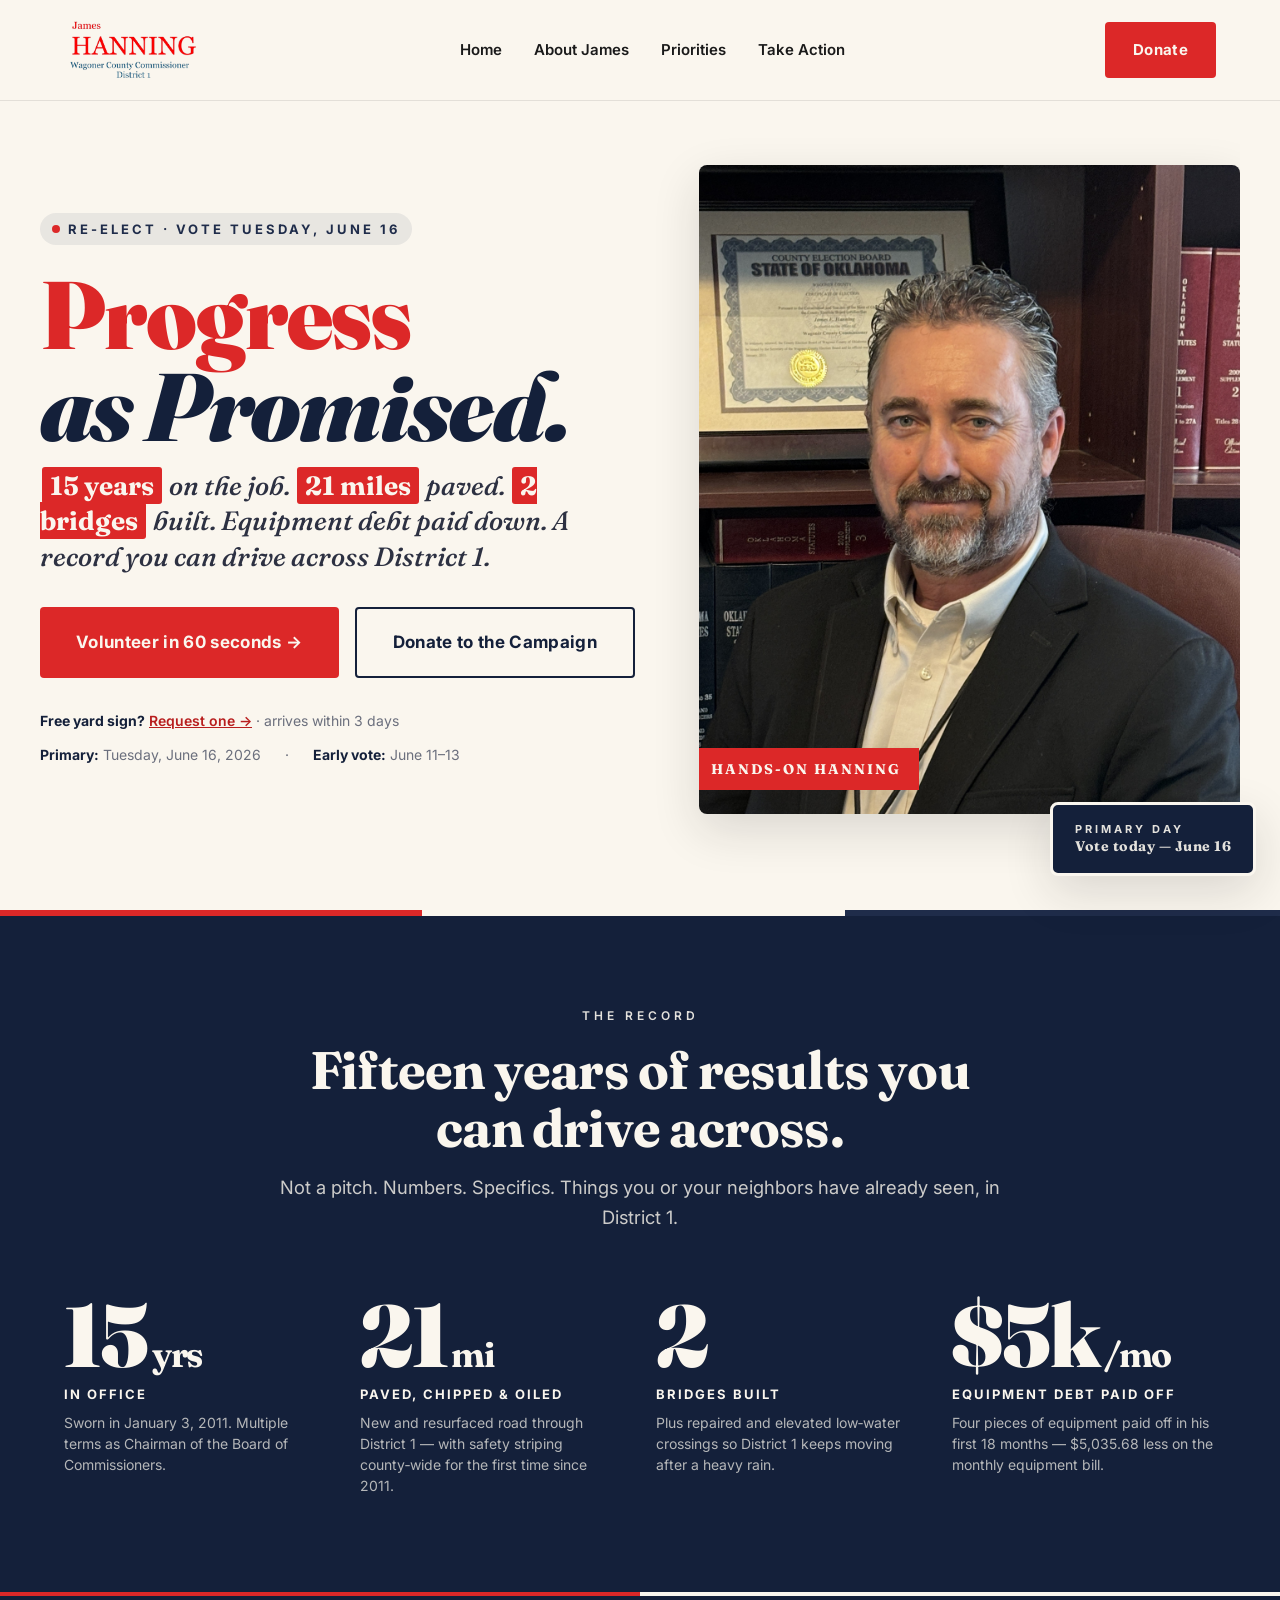
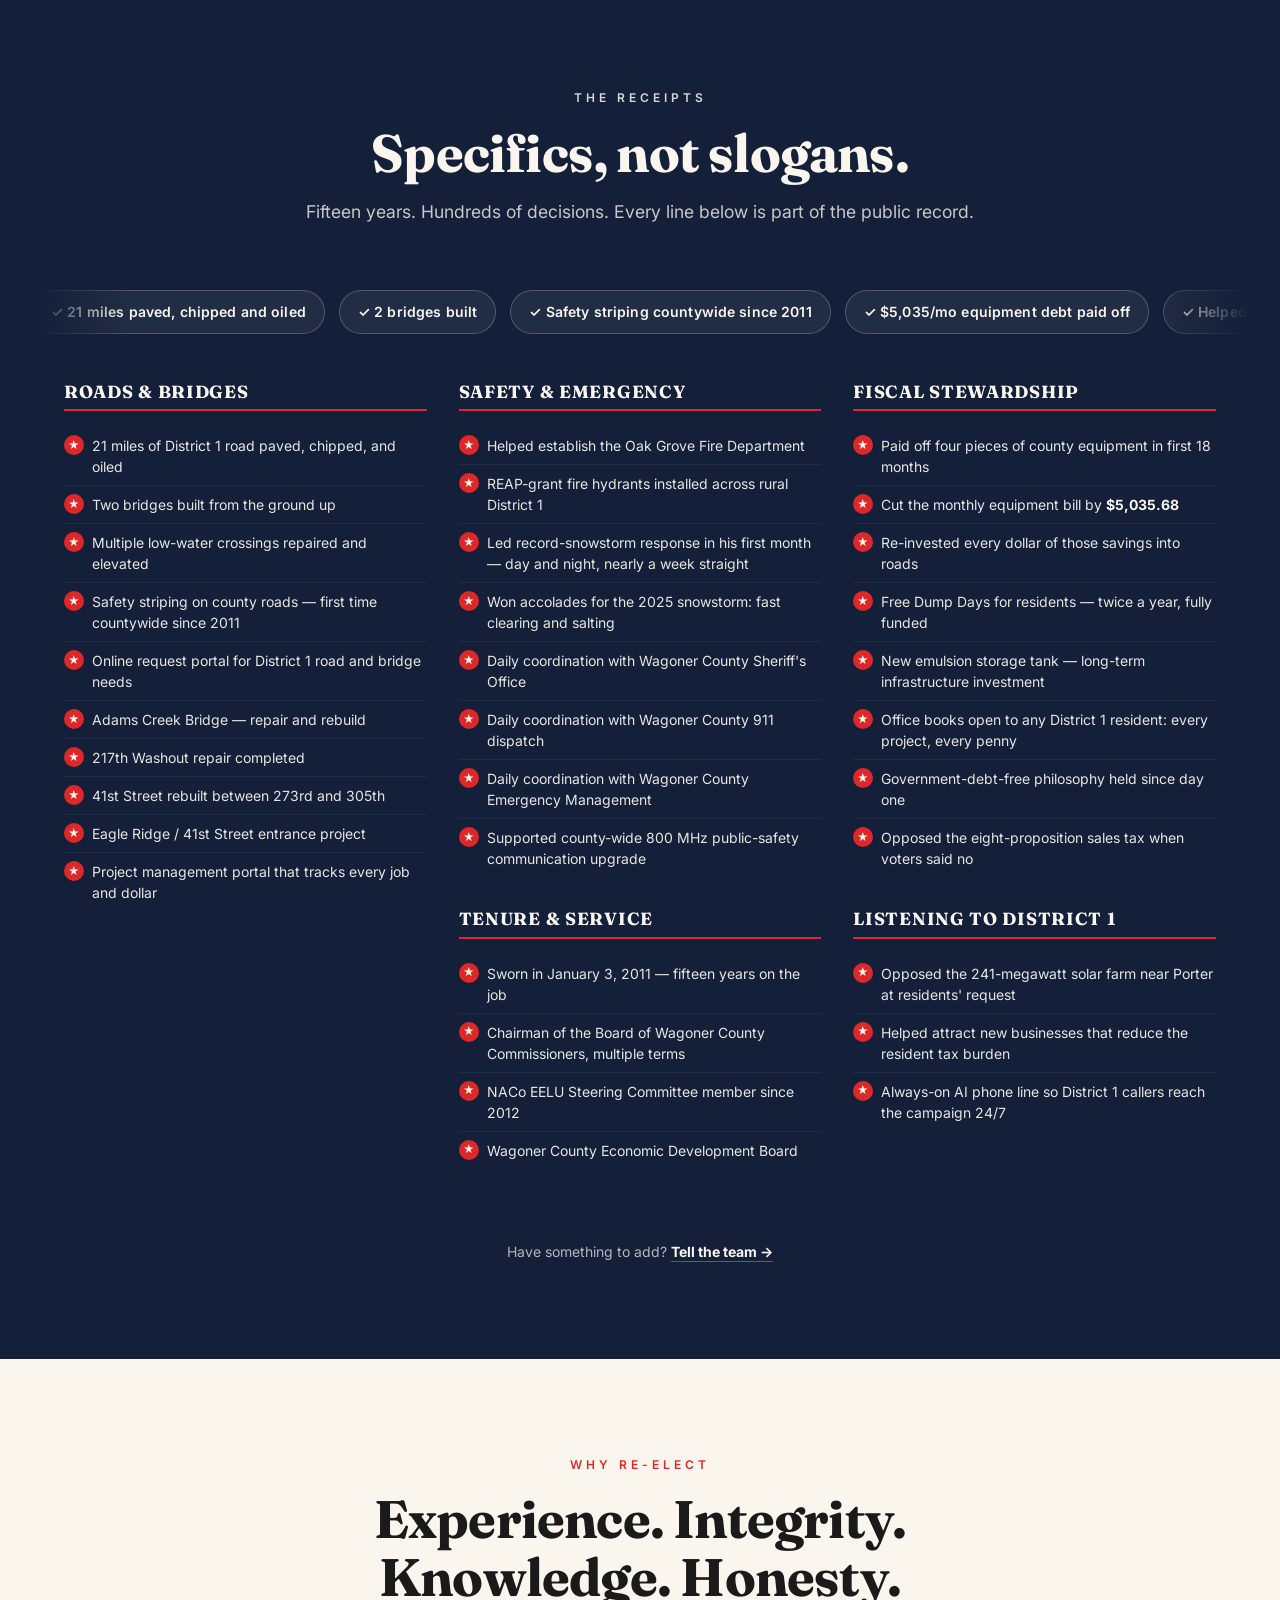
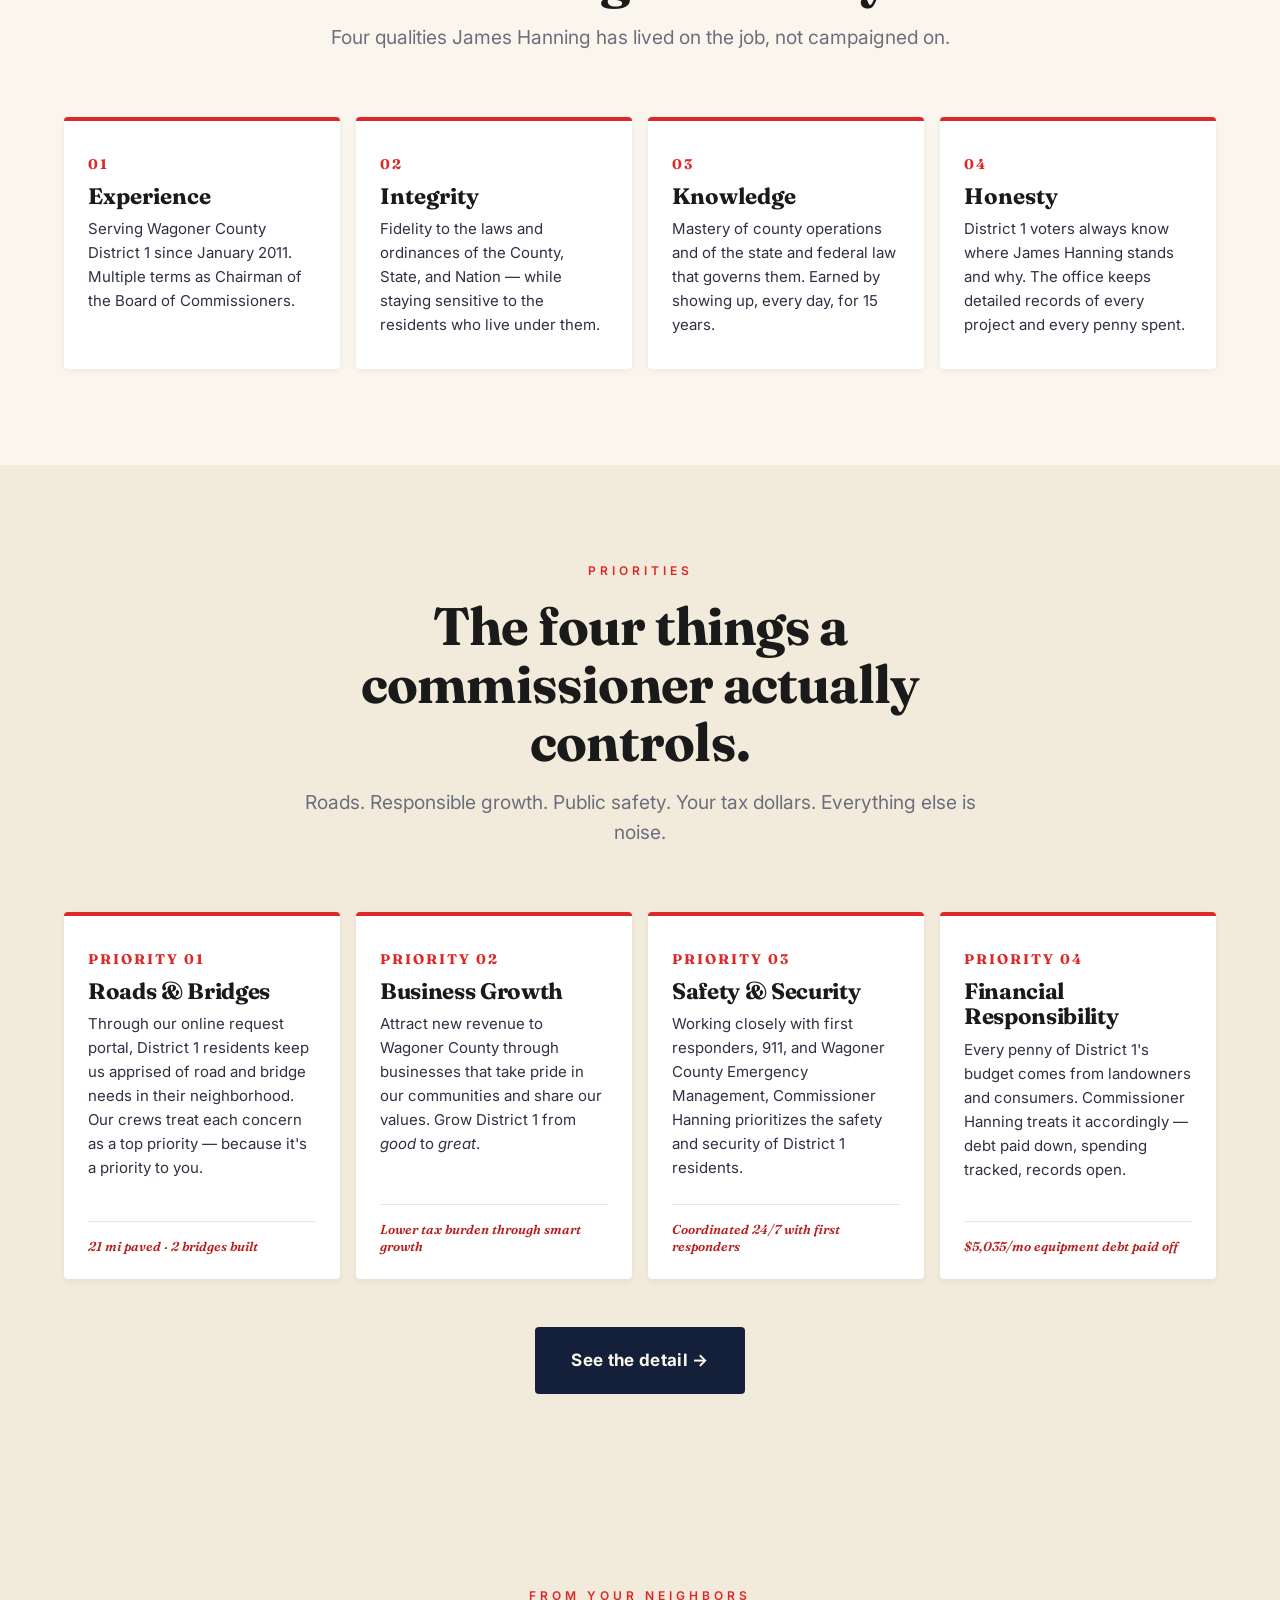
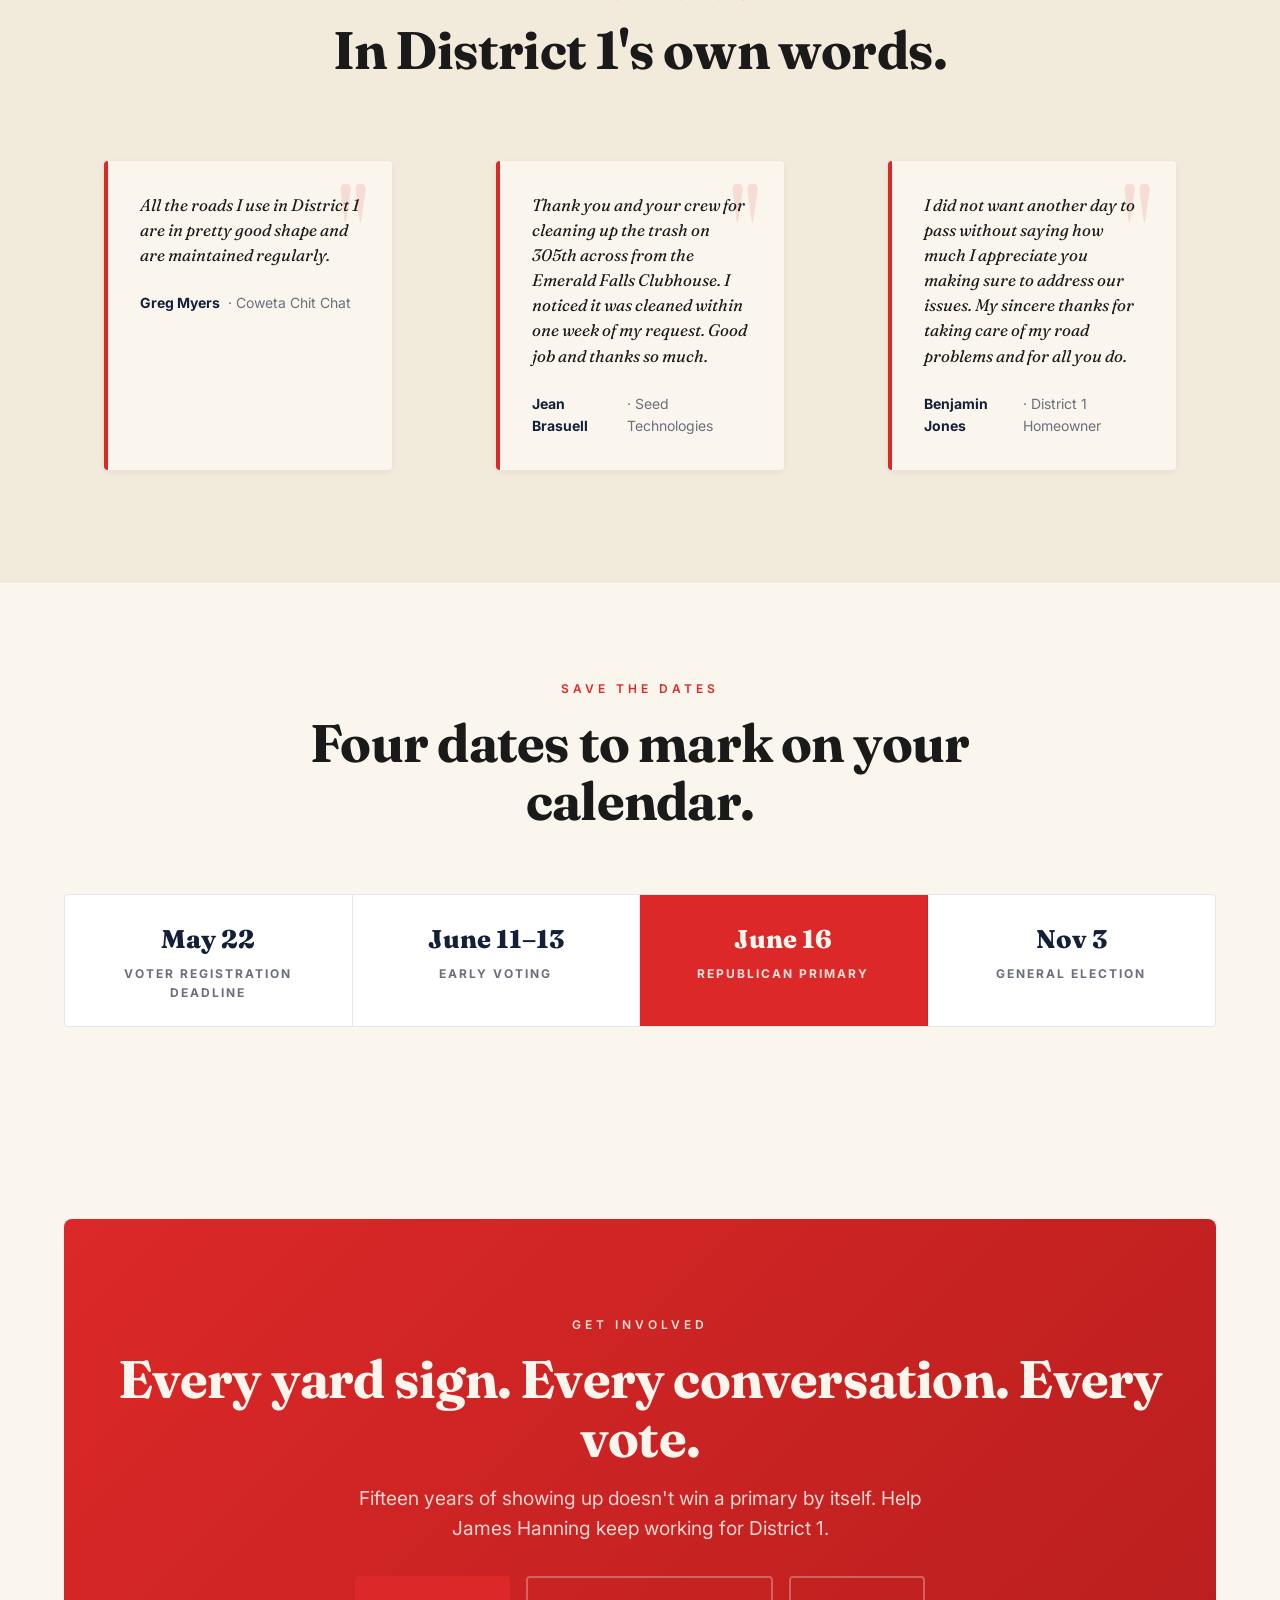
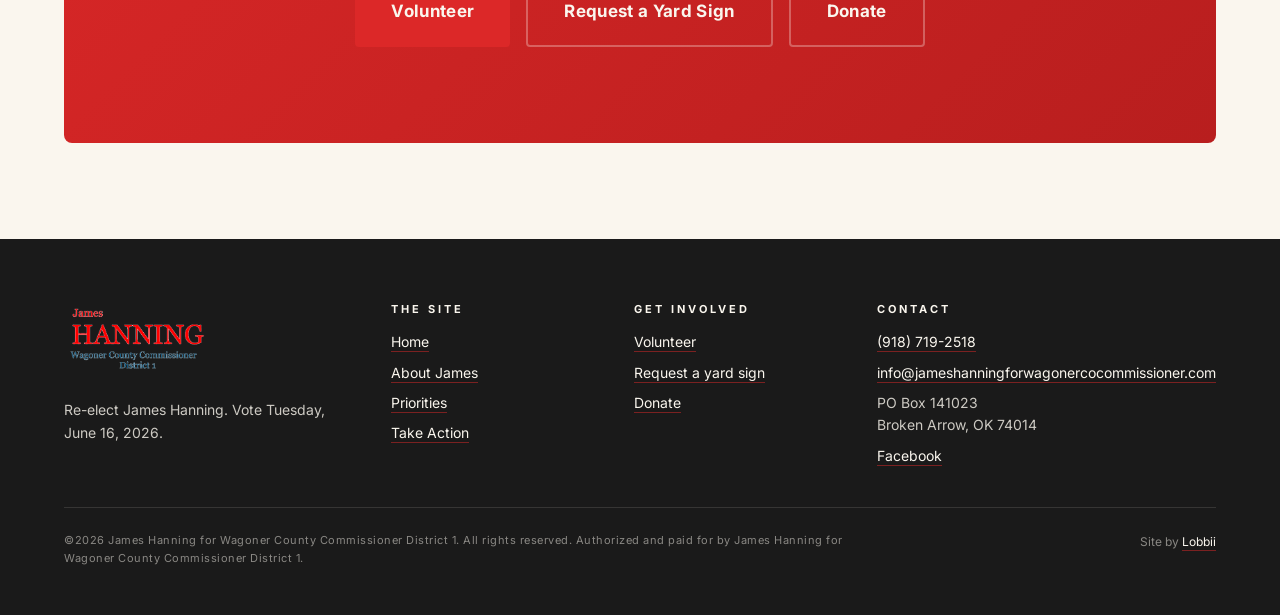
==== commit 87643a98: "Drop residual gold accents — convert btn-gold CTAs and gold eyebrows to red/cream to match rebrand b" ====
--- a/index.html
+++ b/index.html
@@ -32,7 +32,7 @@
 <link rel="preconnect" href="https://fonts.googleapis.com">
 <link rel="preconnect" href="https://fonts.gstatic.com" crossorigin>
 <link rel="stylesheet" href="https://fonts.googleapis.com/css2?family=Fraunces:ital,opsz,wght@0,9..144,400;0,9..144,600;0,9..144,700;0,9..144,900;1,9..144,500&family=Inter:wght@400;500;600;700&family=Dancing+Script:wght@700&display=swap">
-<link rel="stylesheet" href="/assets/css/styles.css?v=20260429c">
+<link rel="stylesheet" href="/assets/css/styles.css?v=20260429d">
 
 <!-- JSON-LD: Person + Organization + Election Event -->
 <script type="application/ld+json">
@@ -482,11 +482,11 @@
 <section class="section">
   <div class="container">
     <div class="cta-band">
-      <p class="eyebrow" style="color: var(--gold);">Get involved</p>
+      <p class="eyebrow" style="color: var(--cream); opacity: 0.9;">Get involved</p>
       <h2>Every yard sign. Every conversation. Every vote.</h2>
       <p class="lead">Fifteen years of showing up doesn't win a primary by itself. Help James Hanning keep working for District 1.</p>
       <div class="btn-row">
-        <a class="btn btn-gold btn-lg" href="/take-action.html#volunteer">Volunteer</a>
+        <a class="btn btn-primary btn-lg" href="/take-action.html#volunteer">Volunteer</a>
         <a class="btn btn-ghost btn-lg" href="/take-action.html#yard-sign">Request a Yard Sign</a>
         <a class="btn btn-ghost btn-lg" href="https://donate.stripe.com/aFa8wPct15Y5grP53143S00" rel="noopener">Donate</a>
       </div>
--- a/assets/css/styles.css
+++ b/assets/css/styles.css
@@ -138,8 +138,9 @@
 .btn-outline:hover { background: var(--navy-dark); color: var(--cream); }
 .btn-ghost { background: transparent; color: var(--cream); border: 2px solid rgba(250,246,238,0.3); }
 .btn-ghost:hover { background: rgba(250,246,238,0.12); color: var(--cream); border-color: var(--cream); }
-.btn-gold { background: var(--gold); color: var(--ink); }
-.btn-gold:hover { background: var(--gold-dark); color: var(--ink); }
+/* btn-gold retained as alias for btn-primary — gold is deprecated */
+.btn-gold { background: var(--red); color: var(--cream); }
+.btn-gold:hover { background: var(--red-dark); color: var(--cream); transform: translateY(-1px); box-shadow: var(--shadow-md); }
 .btn-lg { padding: 20px 36px; font-size: 17px; }
 
 /* -----  Brand logo (HTML + CSS composition matching new logo) ----- */
@@ -441,7 +442,7 @@
   position: absolute;
   top: 0; left: 0; right: 0;
   height: 6px;
-  background: linear-gradient(90deg, var(--red) 0%, var(--red) 33%, var(--gold) 33%, var(--gold) 66%, var(--navy) 66%, var(--navy) 100%);
+  background: linear-gradient(90deg, var(--red) 0%, var(--red) 33%, var(--cream) 33%, var(--cream) 66%, var(--navy) 66%, var(--navy) 100%);
 }
 .record-head {
   text-align: center;
@@ -450,7 +451,7 @@
   margin-left: auto;
   margin-right: auto;
 }
-.record .eyebrow { color: var(--gold); }
+.record .eyebrow { color: var(--cream); opacity: 0.9; }
 .record h2 { color: var(--cream); margin-bottom: var(--s3); }
 .record-lead { color: rgba(250,246,238,0.8); font-size: 1.15rem; margin: 0; }
 .record-grid {
@@ -503,7 +504,7 @@
   position: absolute;
   top: 0; left: 0; right: 0;
   height: 4px;
-  background: linear-gradient(90deg, var(--gold) 0%, var(--gold) 50%, var(--red) 50%, var(--red) 100%);
+  background: linear-gradient(90deg, var(--red) 0%, var(--red) 50%, var(--cream) 50%, var(--cream) 100%);
 }
 .receipts h2 { color: var(--cream); }
 .receipts .eyebrow { color: var(--cream); opacity: 0.85; }
@@ -1008,7 +1009,7 @@
 }
 .phone-banner:hover {
   background: var(--ink);
-  border-color: var(--gold);
+  border-color: var(--red);
   color: var(--cream);
   transform: translateY(-2px);
   box-shadow: var(--shadow-md);
@@ -1020,7 +1021,7 @@
   font-weight: 700;
   letter-spacing: 3px;
   text-transform: uppercase;
-  color: var(--gold);
+  color: rgba(250,246,238,0.85);
   margin-bottom: var(--s2);
 }
 .phone-banner-number {
@@ -1042,8 +1043,8 @@
   font-size: 14px;
   letter-spacing: 0.04em;
   padding: 14px 22px;
-  background: var(--gold);
-  color: var(--ink);
+  background: var(--red);
+  color: var(--cream);
   border-radius: var(--radius);
   white-space: nowrap;
 }
@@ -1082,8 +1083,8 @@
 }
 .mobile-cta a.cta-volunteer { background: var(--red); color: var(--cream); }
 .mobile-cta a.cta-volunteer:hover { background: var(--red-dark); color: var(--cream); }
-.mobile-cta a.cta-donate { background: var(--gold); color: var(--ink); }
-.mobile-cta a.cta-donate:hover { background: var(--gold-dark); color: var(--ink); }
+.mobile-cta a.cta-donate { background: var(--navy-dark); color: var(--cream); }
+.mobile-cta a.cta-donate:hover { background: var(--ink); color: var(--cream); }
 .mobile-cta a.cta-yard { background: var(--navy-dark); color: var(--cream); }
 .mobile-cta a.cta-yard:hover { background: var(--ink); color: var(--cream); }
 
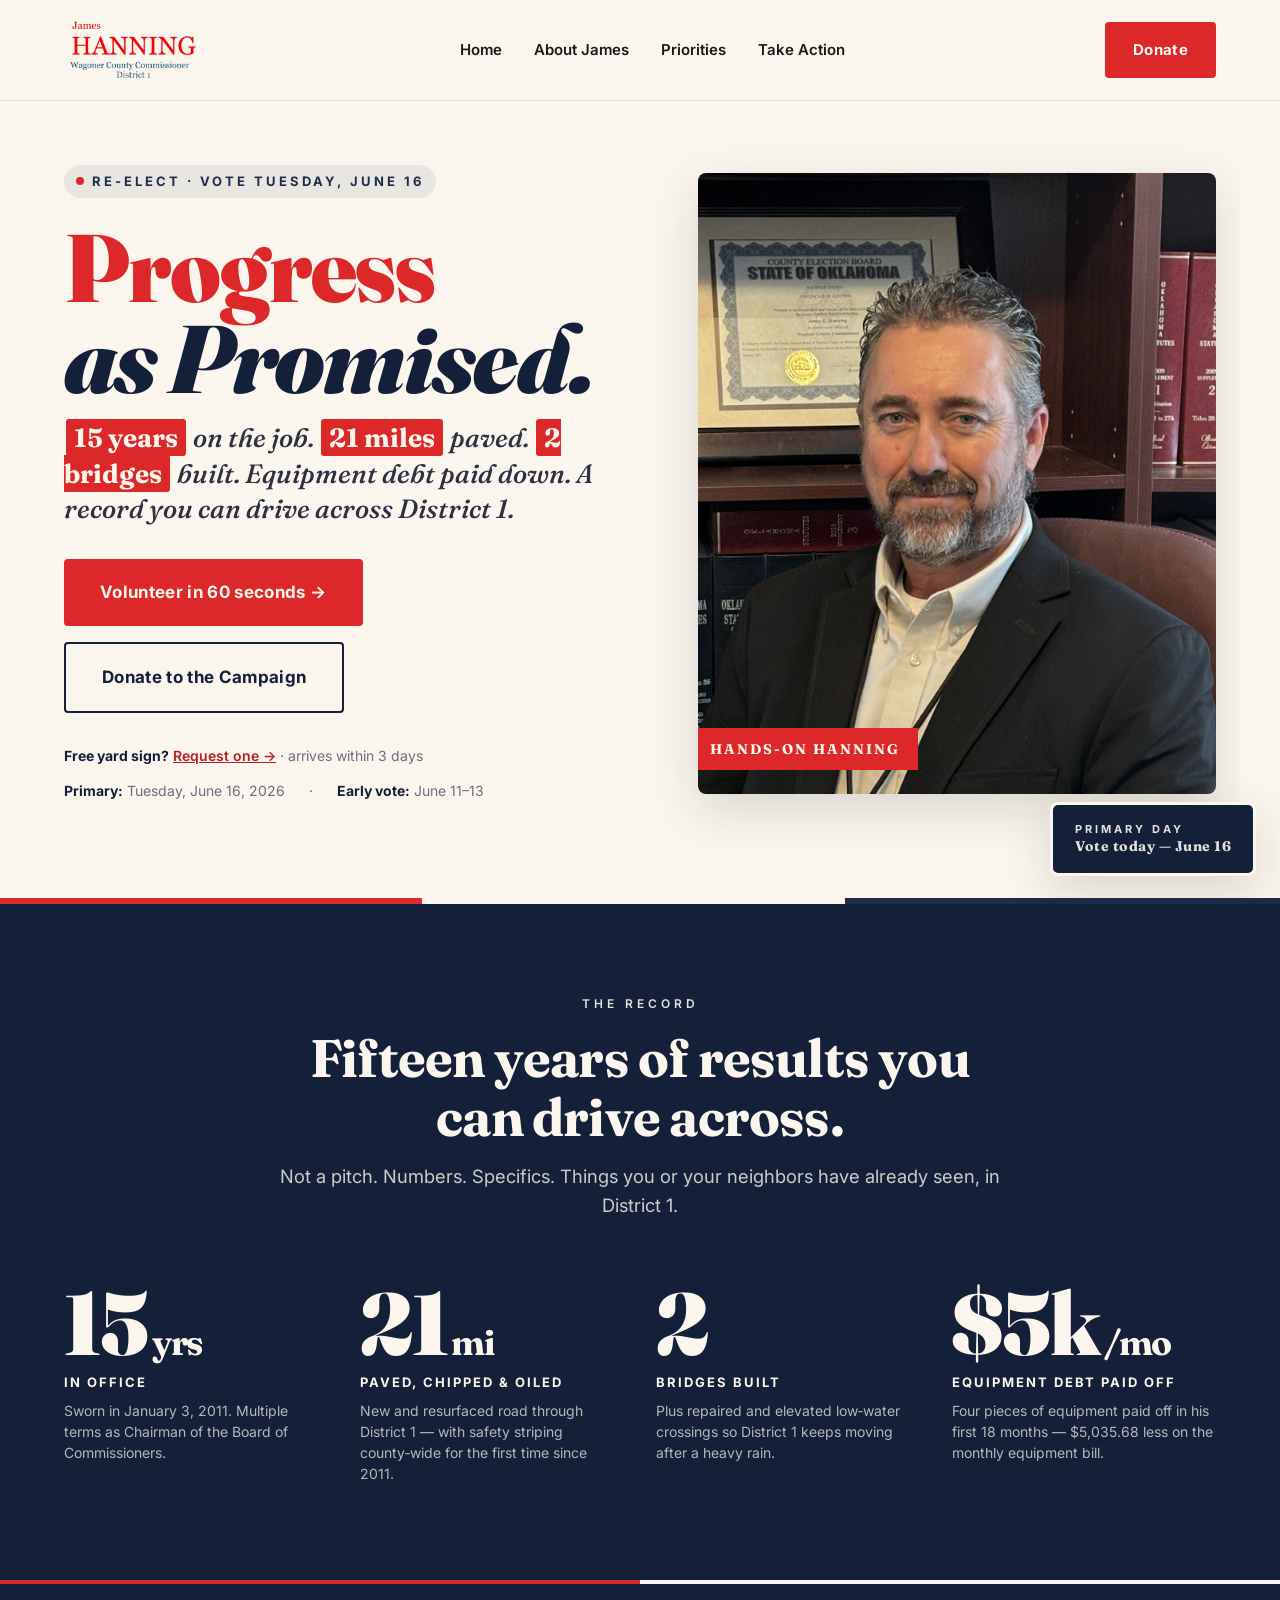
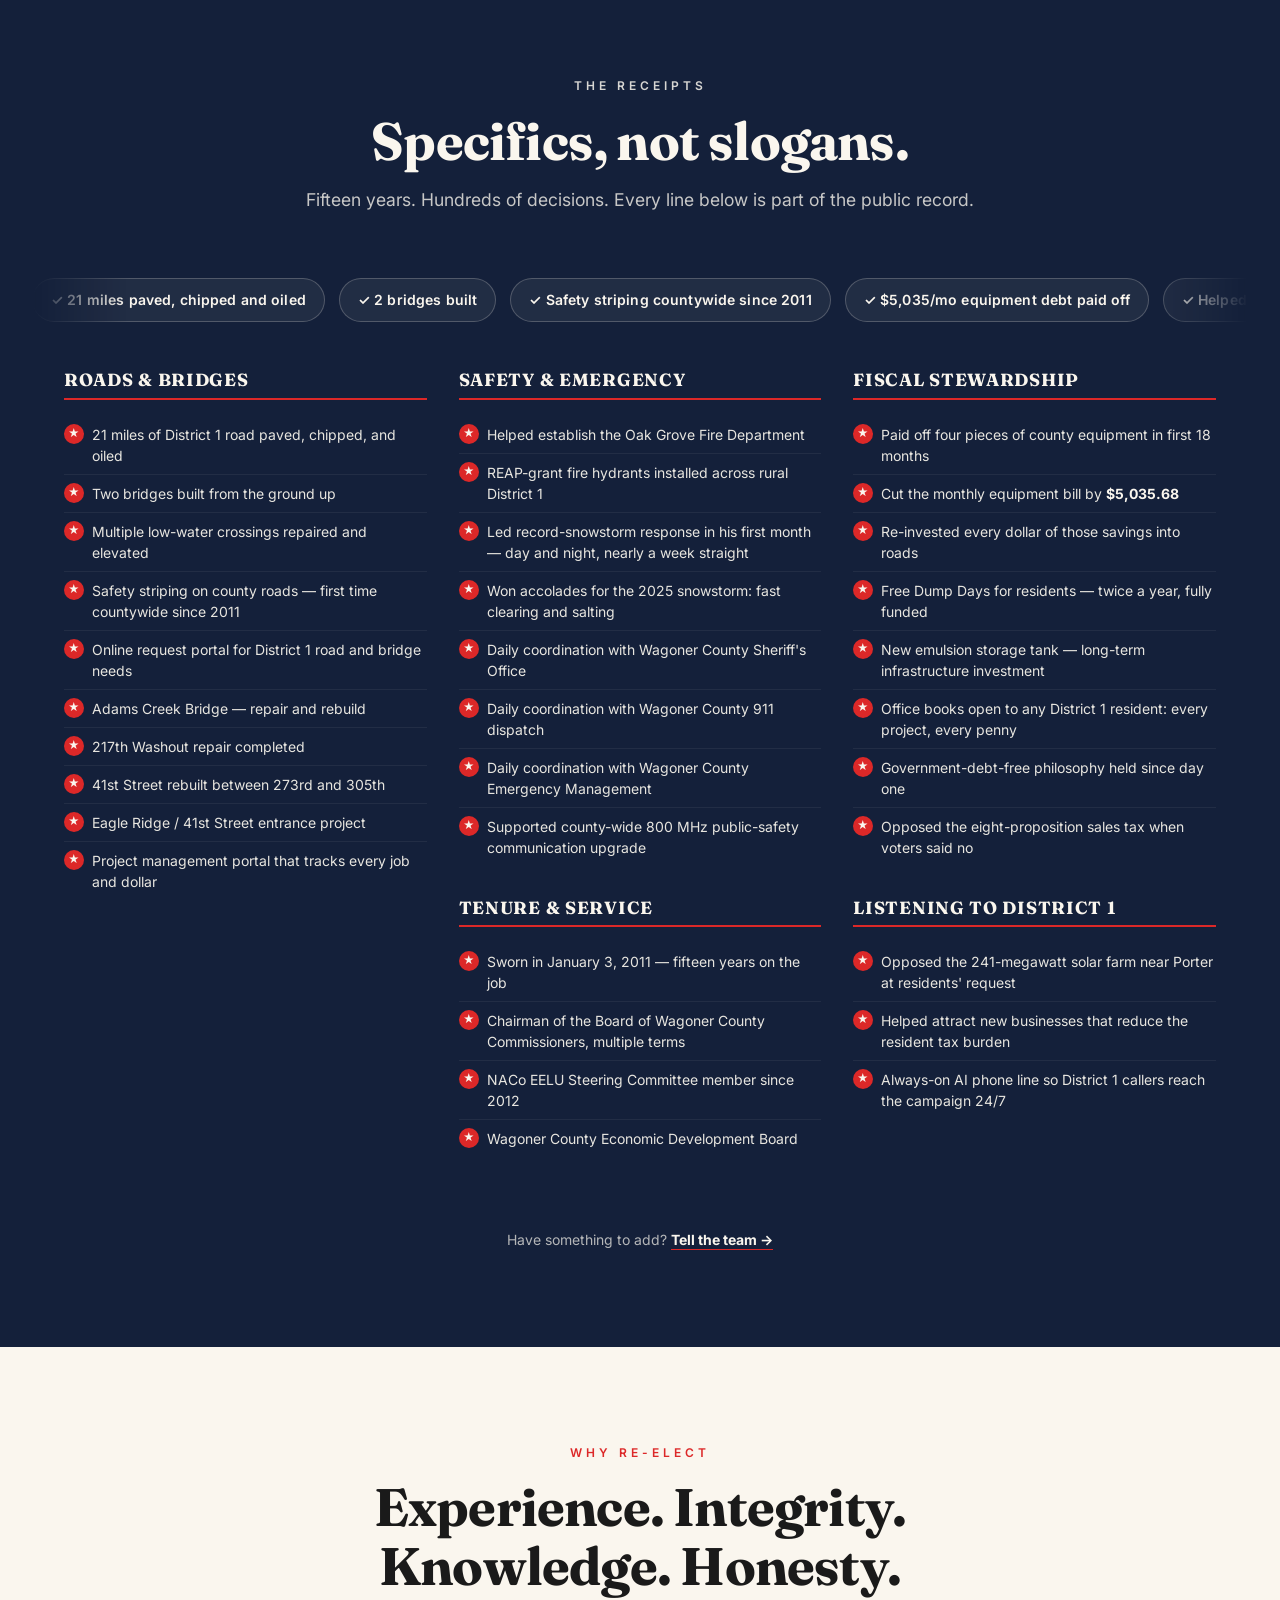
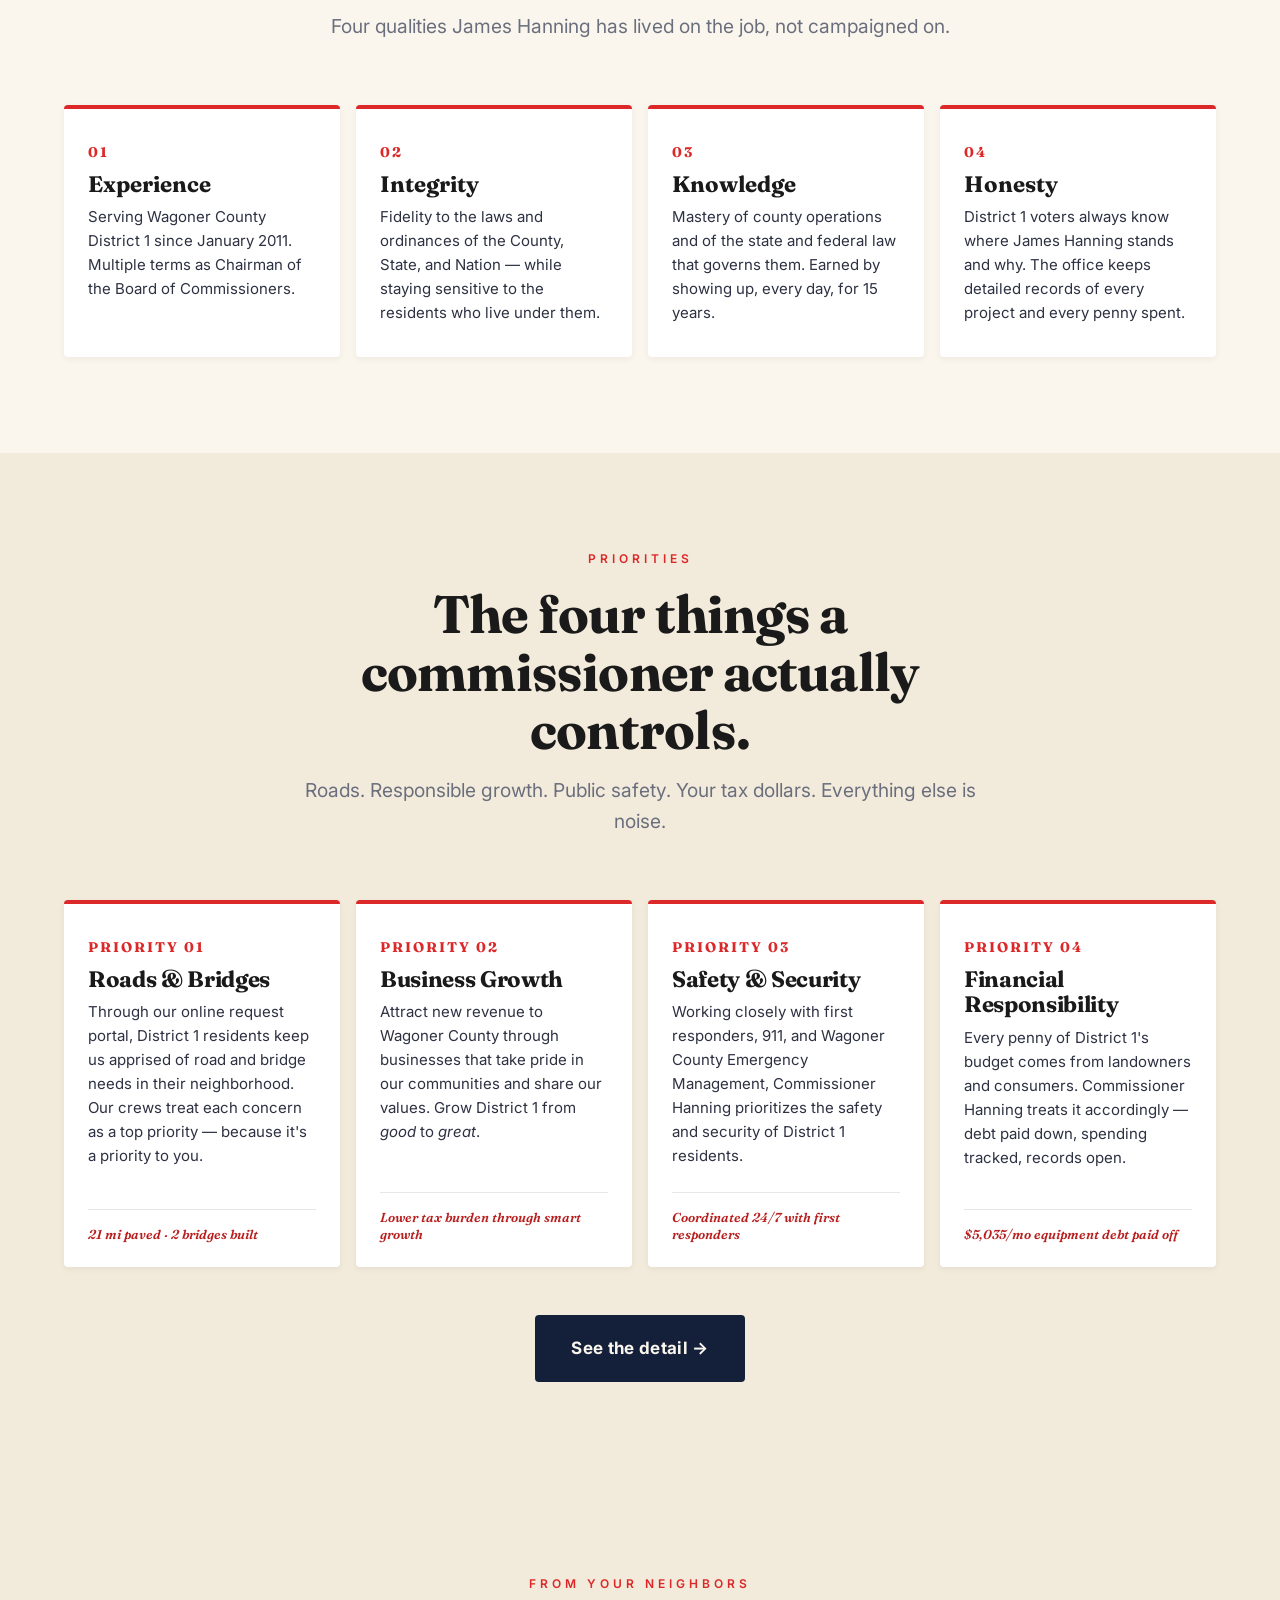
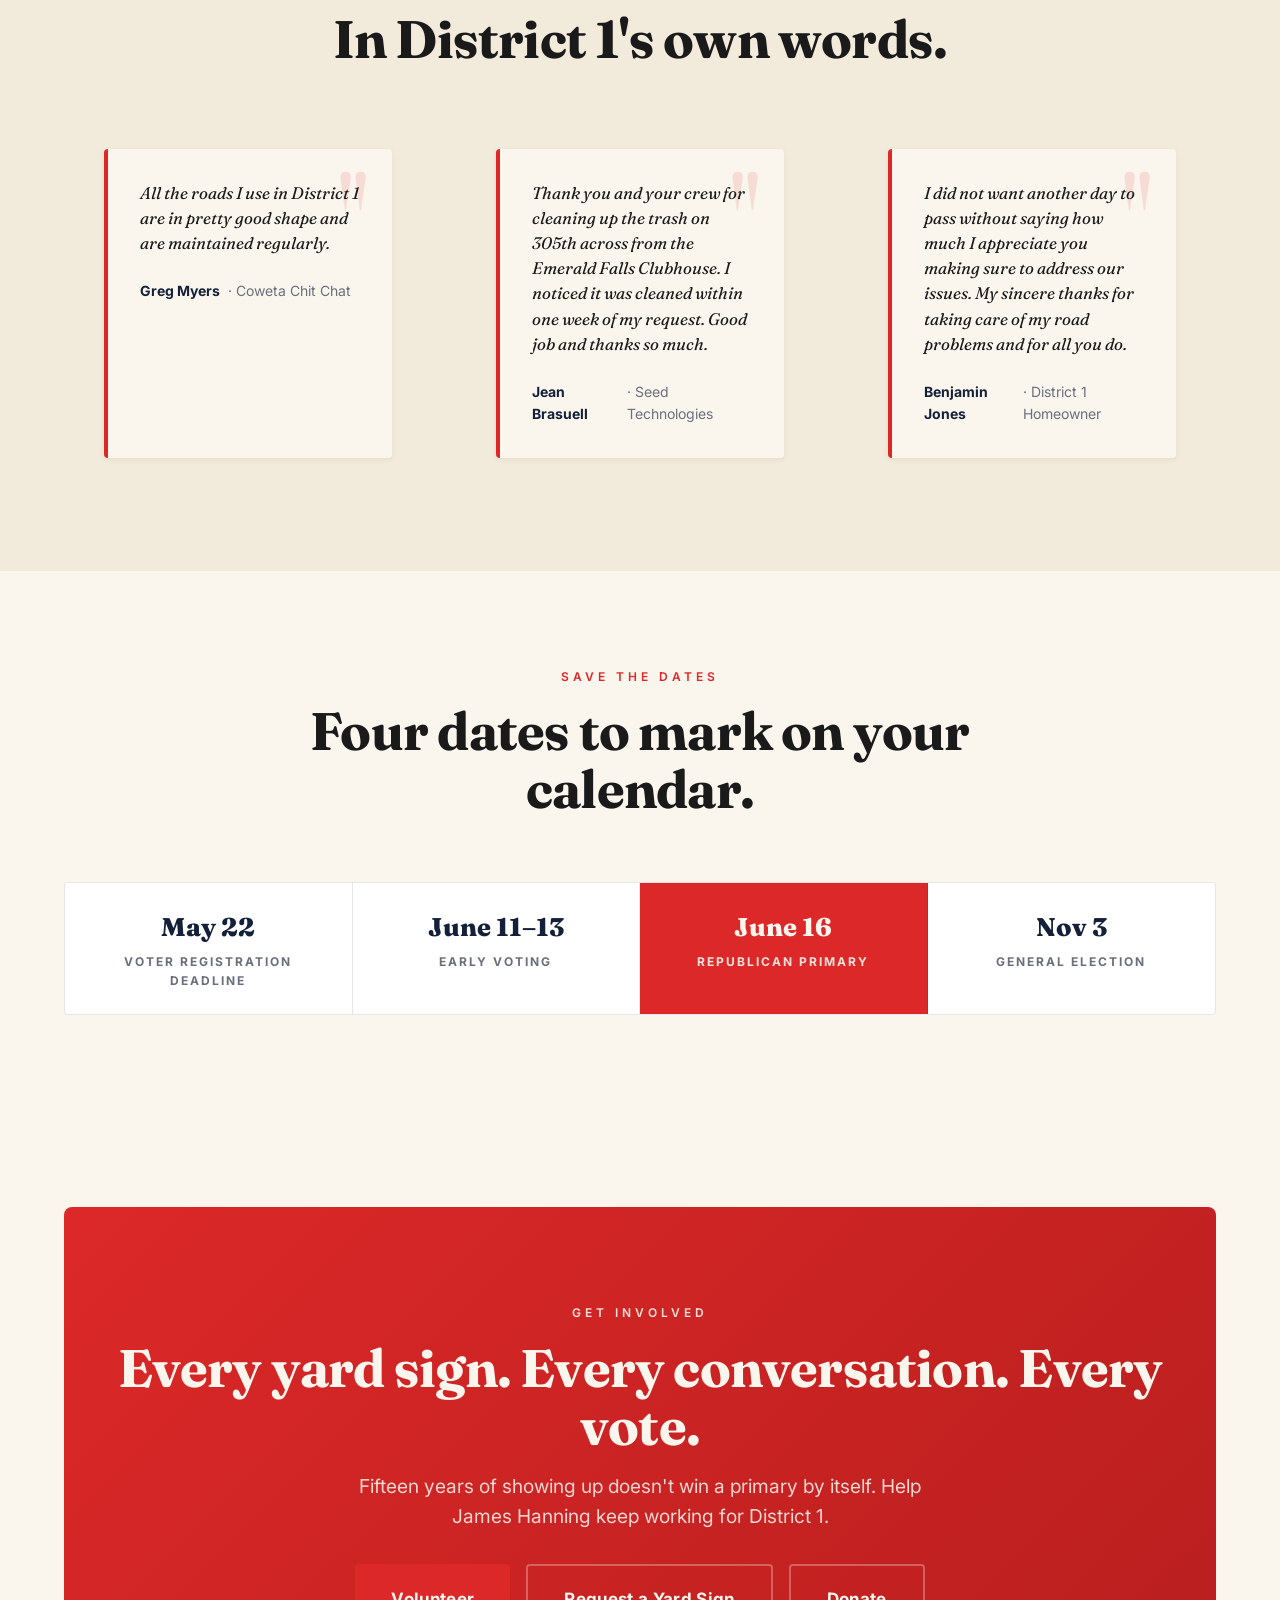
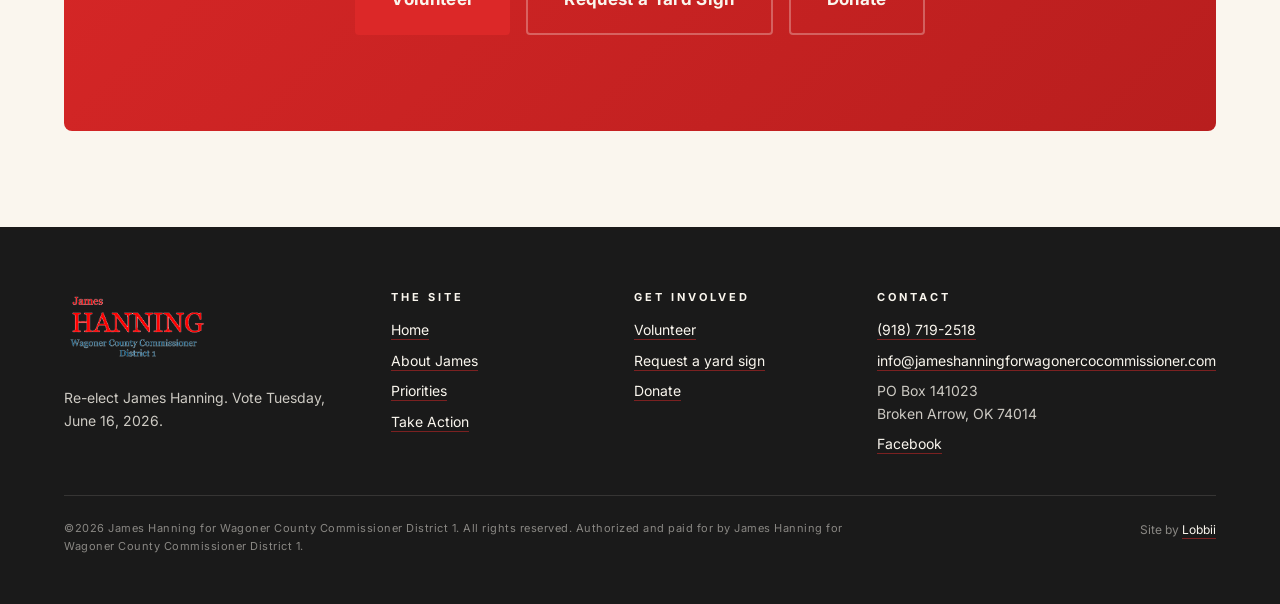
==== commit d54cdde2: "Fix mobile no-margin bug — .hero shorthand padding was wiping .container's left/right gutter" ====
--- a/index.html
+++ b/index.html
@@ -32,7 +32,7 @@
 <link rel="preconnect" href="https://fonts.googleapis.com">
 <link rel="preconnect" href="https://fonts.gstatic.com" crossorigin>
 <link rel="stylesheet" href="https://fonts.googleapis.com/css2?family=Fraunces:ital,opsz,wght@0,9..144,400;0,9..144,600;0,9..144,700;0,9..144,900;1,9..144,500&family=Inter:wght@400;500;600;700&family=Dancing+Script:wght@700&display=swap">
-<link rel="stylesheet" href="/assets/css/styles.css?v=20260429d">
+<link rel="stylesheet" href="/assets/css/styles.css?v=20260429f">
 
 <!-- JSON-LD: Person + Organization + Election Event -->
 <script type="application/ld+json">
--- a/assets/css/styles.css
+++ b/assets/css/styles.css
@@ -93,6 +93,42 @@
   color: var(--red);
   margin: 0 0 var(--s3);
 }
+
+/* Editorial chapter / priority section marker — replaces the all-caps eyebrow on long-form pages */
+.chapter-mark {
+  display: flex;
+  align-items: center;
+  gap: 14px;
+  margin: 0 0 var(--s4);
+  line-height: 1;
+}
+.chapter-mark .chapter-num {
+  font-family: var(--font-head);
+  font-style: italic;
+  font-weight: 700;
+  font-size: clamp(28px, 4.5vw, 40px);
+  color: var(--red);
+  line-height: 1;
+  letter-spacing: -0.01em;
+}
+.chapter-mark .chapter-rule {
+  display: inline-block;
+  width: 38px;
+  height: 1px;
+  background: var(--navy-dark);
+  opacity: 0.35;
+  flex-shrink: 0;
+}
+.chapter-mark .chapter-label {
+  font-family: var(--font-head);
+  font-style: italic;
+  font-weight: 500;
+  font-size: 15px;
+  letter-spacing: 0.04em;
+  color: var(--navy-dark);
+  opacity: 0.78;
+  text-transform: lowercase;
+}
 .subhead {
   font-family: var(--font-head);
   font-style: italic;
@@ -337,7 +373,8 @@
 
 /* -----  Hero  ----- */
 .hero {
-  padding: var(--s7) 0 var(--s8);
+  padding-top: var(--s7);
+  padding-bottom: var(--s8);
   position: relative;
   overflow: hidden;
 }
@@ -1140,19 +1177,35 @@
 
   /* Mobile sticky CTA bar visible — site content gets bottom padding so it isn't hidden */
   .mobile-cta { display: flex; }
-  body { padding-bottom: 76px; }
-
-  /* Countdown sits ABOVE the sticky bar, smaller, on the right */
-  .countdown {
-    right: 10px;
-    bottom: calc(76px + env(safe-area-inset-bottom));
-    padding: 10px 12px;
-    gap: 8px;
-  }
-  .countdown-values { gap: 6px; }
-  .countdown-values div { min-width: 30px; }
-  .countdown-values .num { font-size: 22px; }
-  .countdown-values .unit { font-size: 8px; letter-spacing: 1px; }
-  .countdown-label { font-size: 9px; letter-spacing: 1.5px; }
-  .countdown-label strong { font-size: 10px; }
-}
+  body { padding-bottom: 84px; }
+
+  /* Hide the floating desktop countdown on mobile — it overlaps mid-content.
+     Urgency is carried by the sticky CTA bar + page copy + the inline mobile countdown pill. */
+  .countdown { display: none !important; }
+
+  /* Give mobile containers a slightly more generous gutter so headlines breathe */
+  .container, .container-narrow { padding-left: 22px; padding-right: 22px; }
+  .hero { padding-top: var(--s5); padding-bottom: var(--s6); }
+  .page-head { padding: var(--s6) 0 var(--s5); }
+}
+
+/* Inline mobile countdown pill — sits inside hero on mobile only, doesn't float */
+.countdown-pill {
+  display: none;
+  margin: var(--s4) 0 0;
+  padding: 10px 14px;
+  background: var(--red);
+  color: var(--cream);
+  border-radius: 999px;
+  font-family: var(--font-body);
+  font-weight: 700;
+  font-size: 13px;
+  letter-spacing: 1px;
+  text-transform: uppercase;
+  text-align: center;
+  align-self: flex-start;
+}
+.countdown-pill .num { font-family: var(--font-head); font-size: 18px; font-weight: 900; margin-right: 4px; }
+@media (max-width: 768px) {
+  .countdown-pill { display: inline-block; }
+}
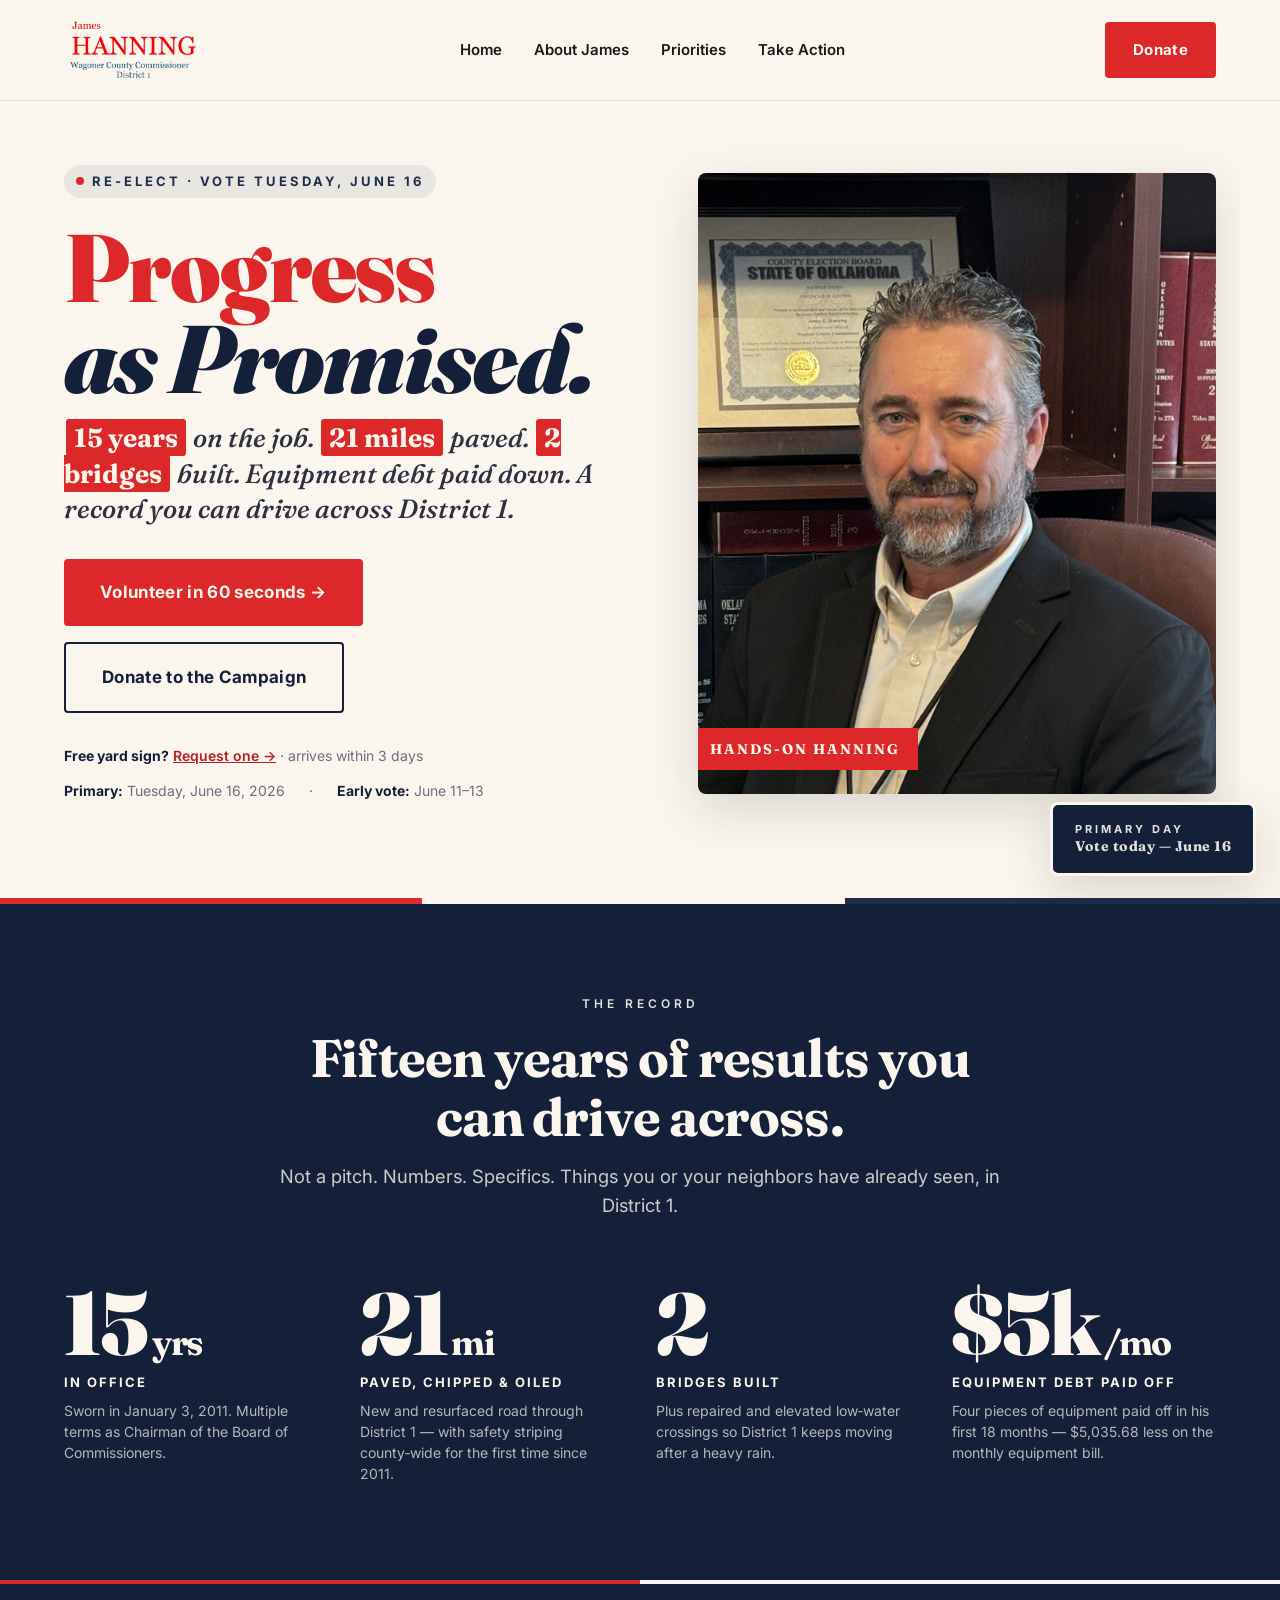
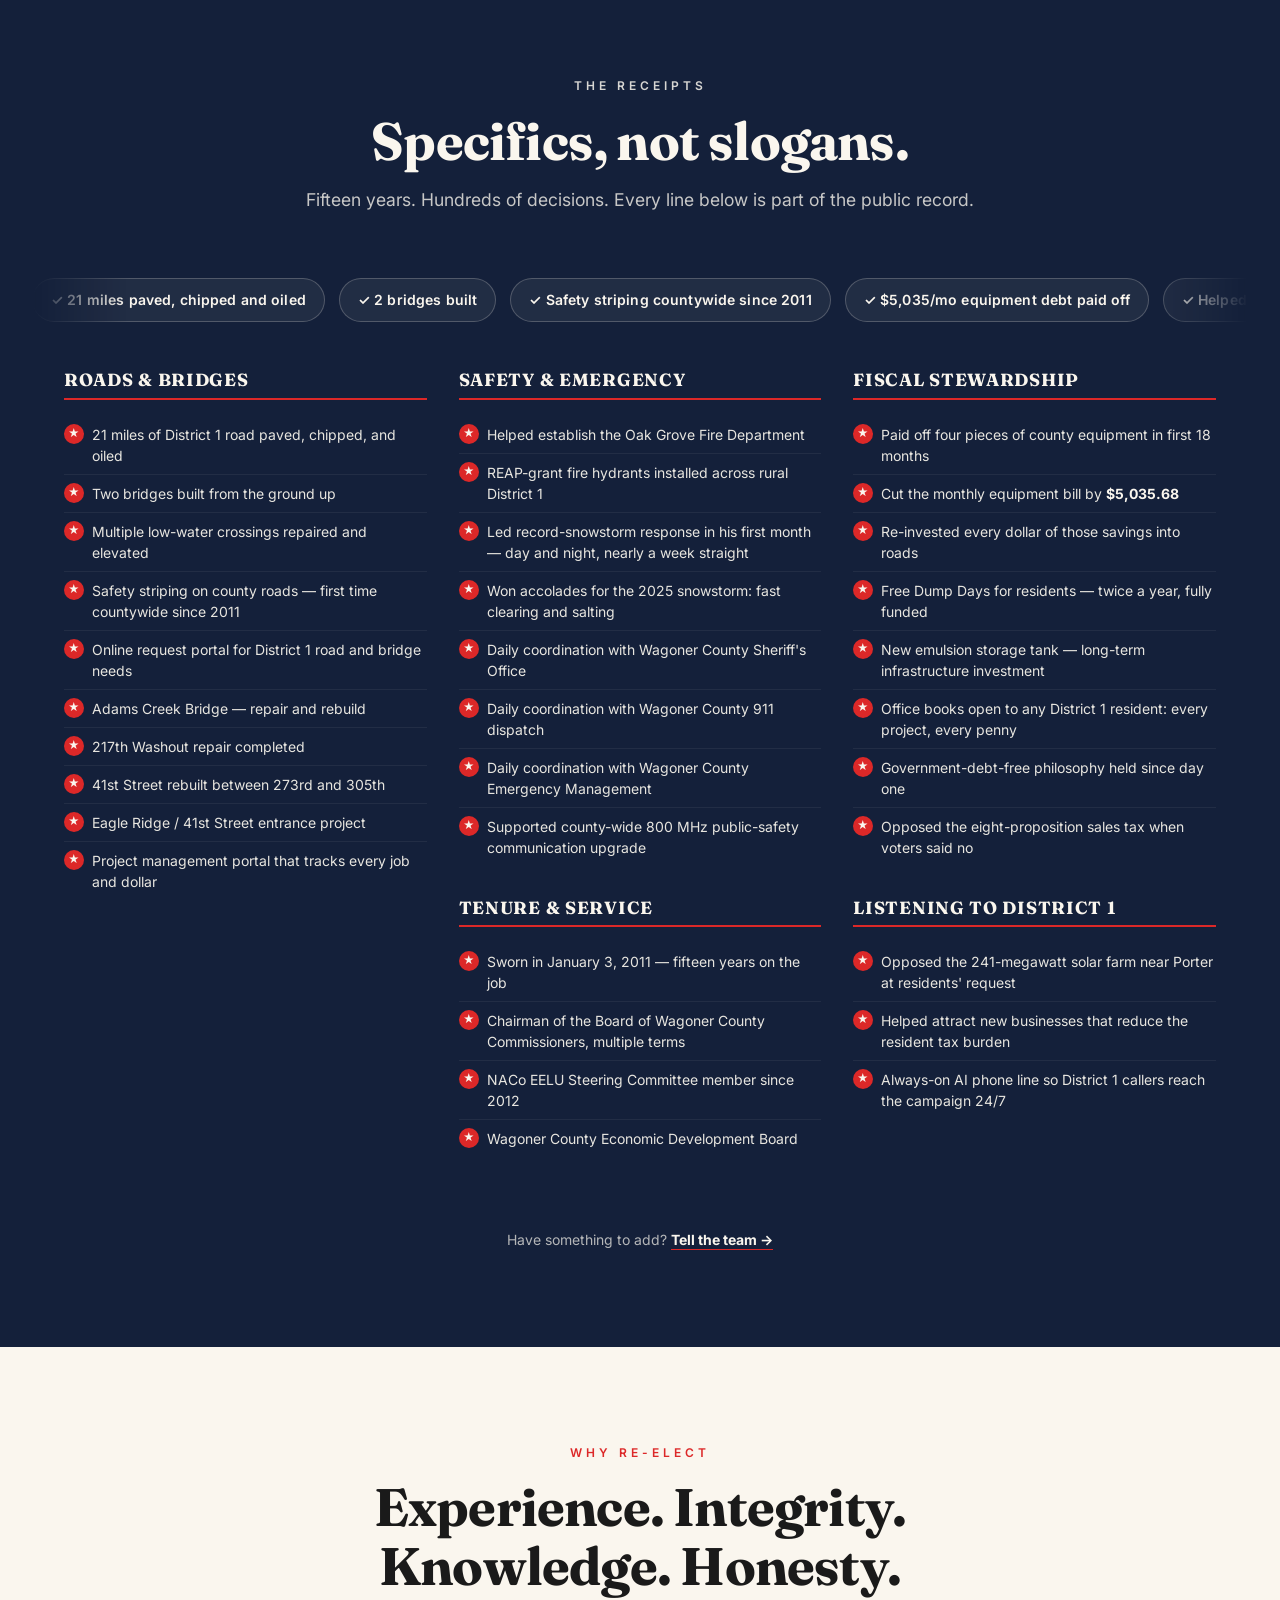
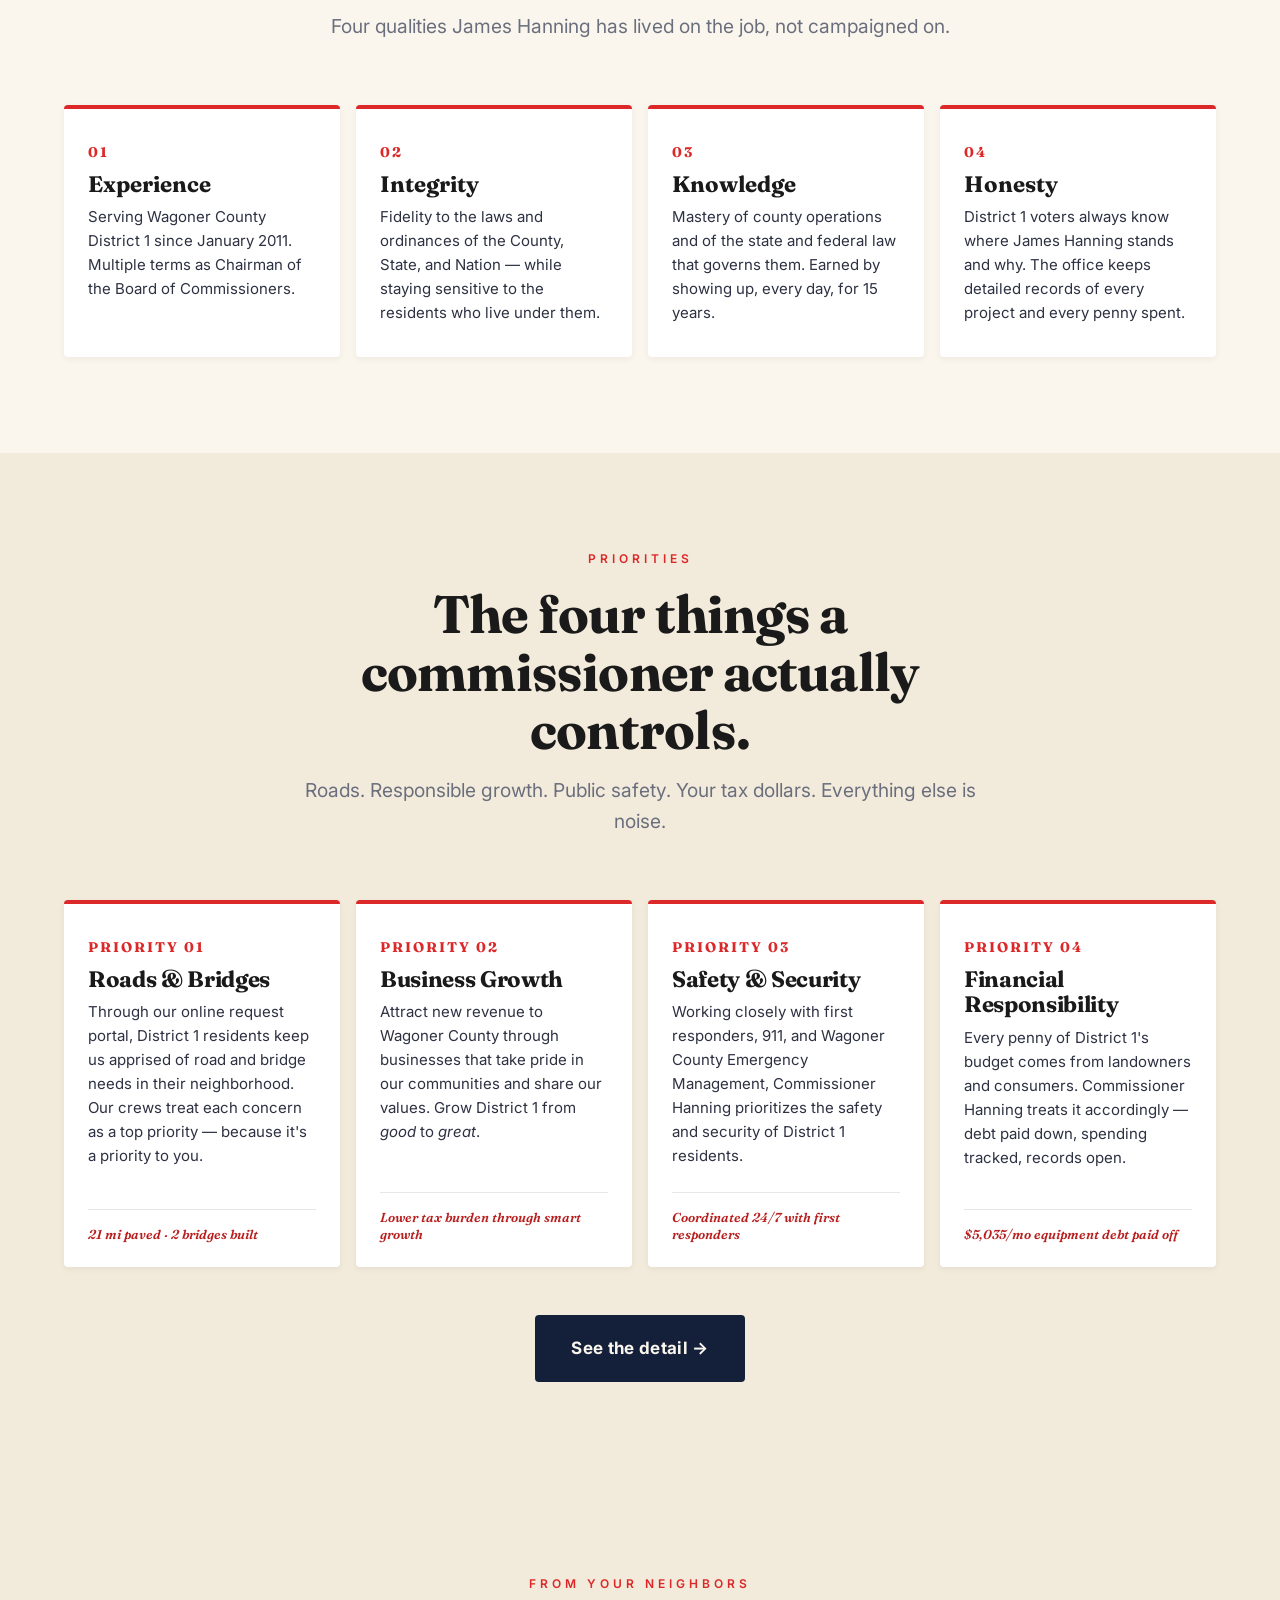
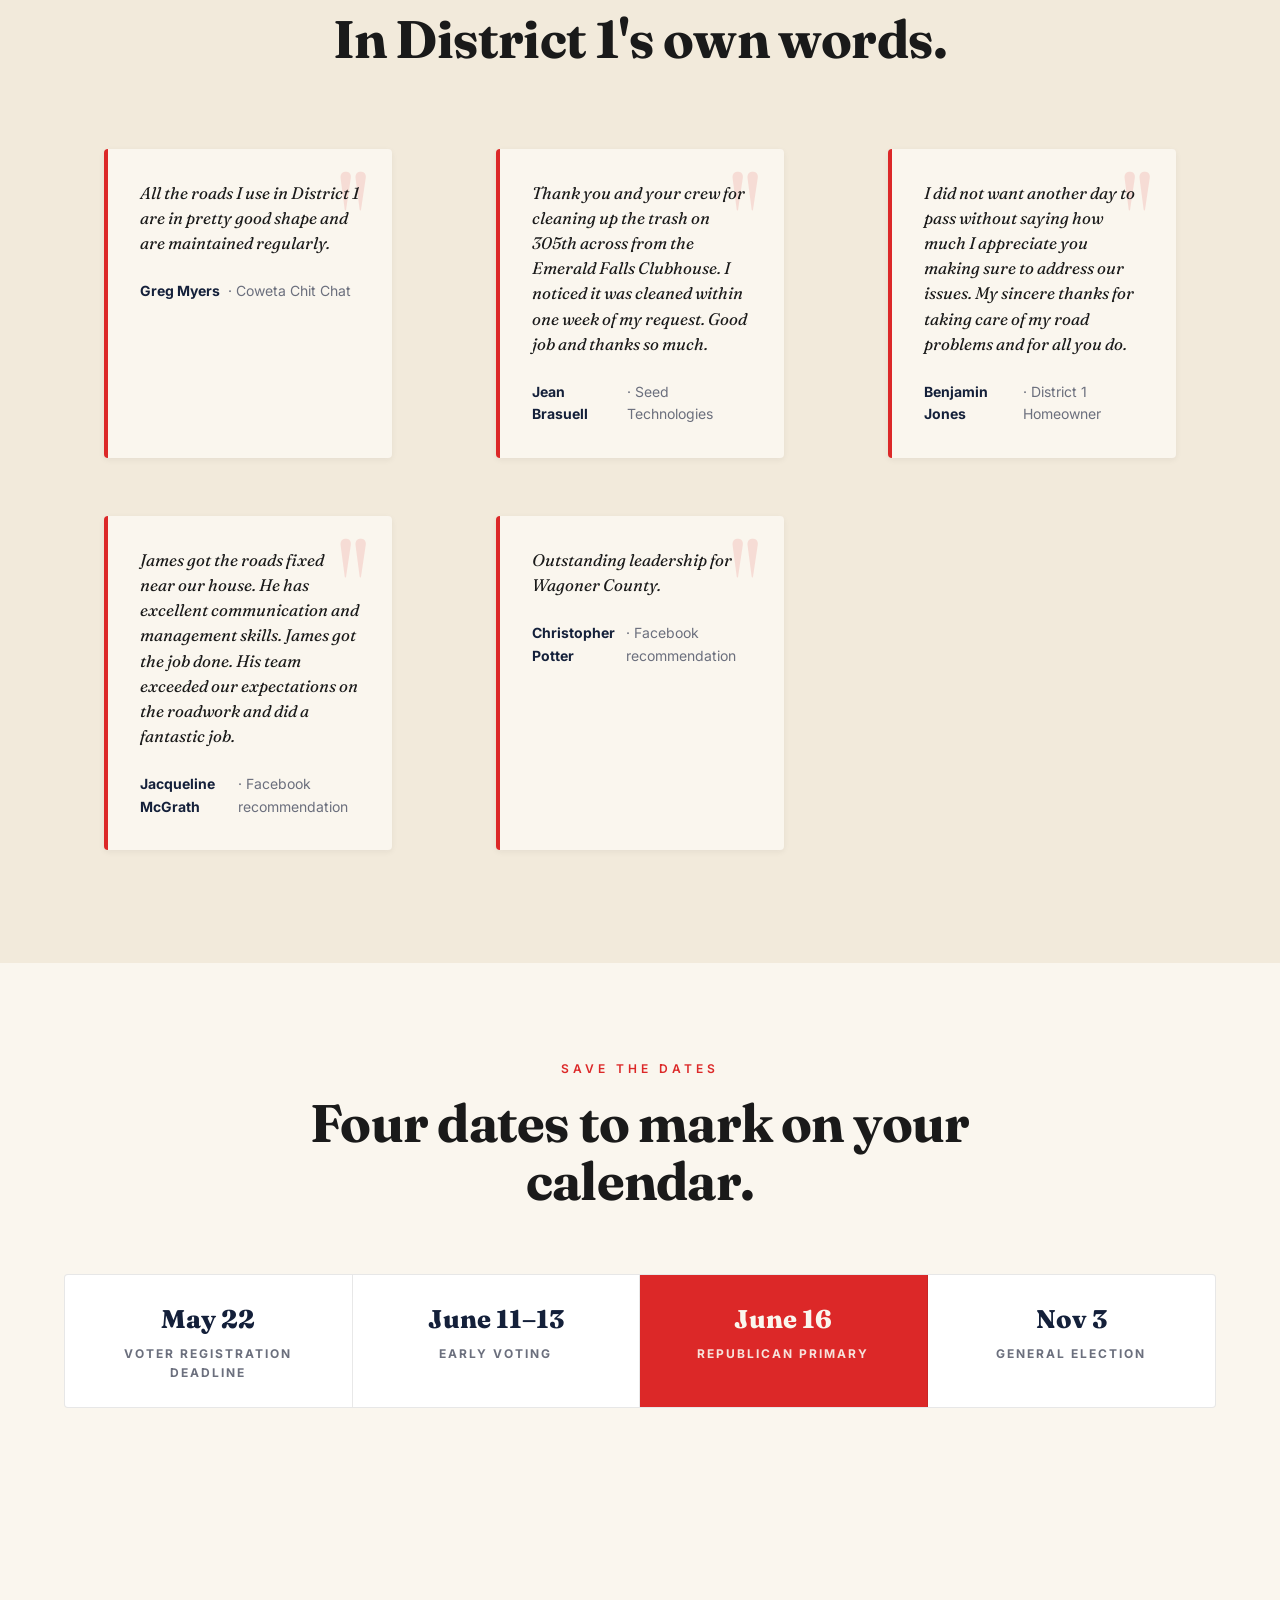
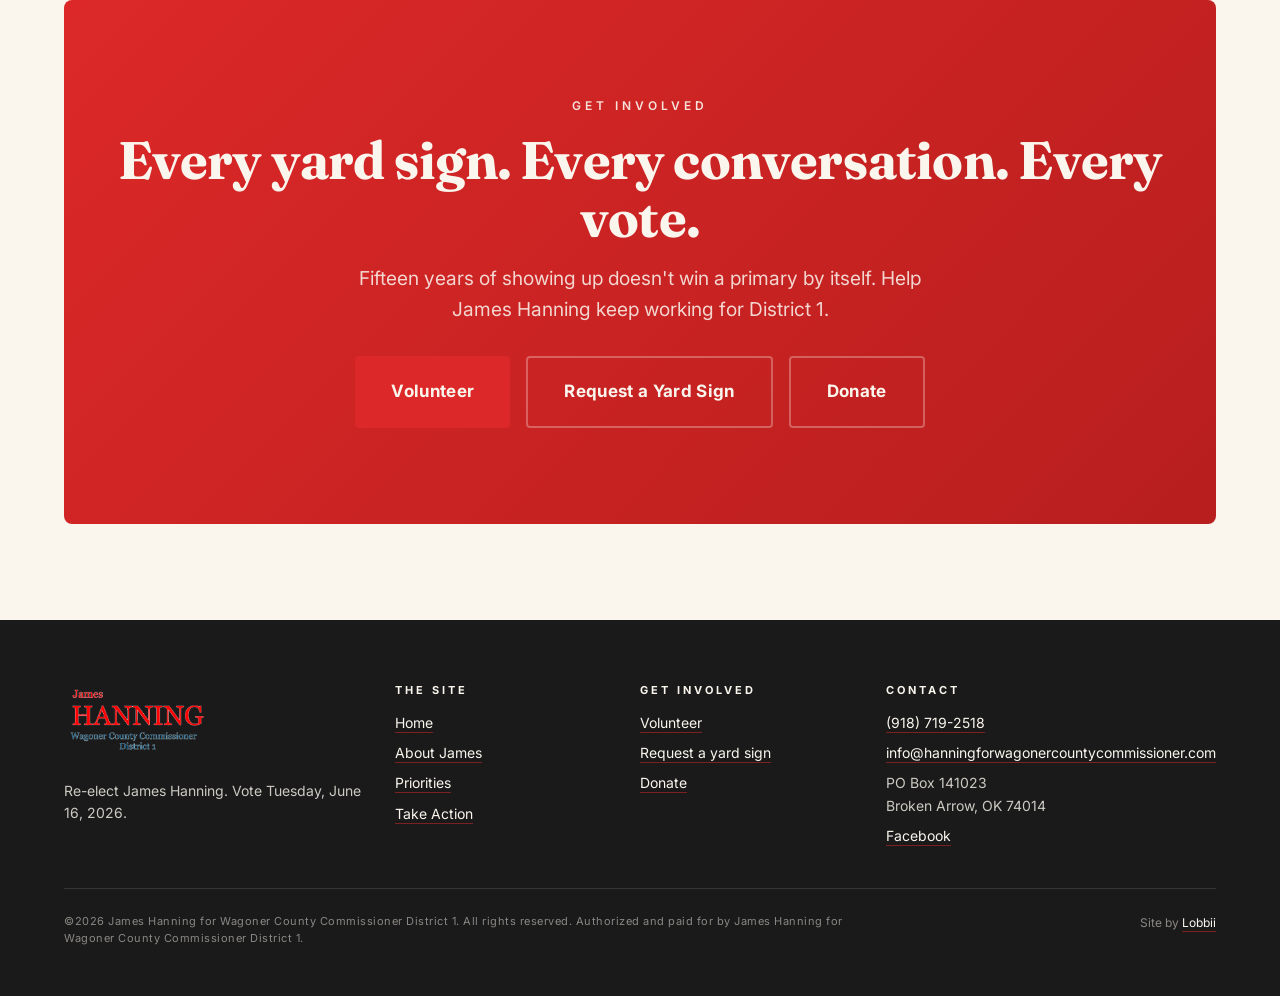
==== commit c7d662c0: "Add 2 Facebook reviews to testimonials (Jacqueline McGrath + Christopher Potter) + fix canonical dom" ====
--- a/index.html
+++ b/index.html
@@ -13,18 +13,18 @@
 <meta property="og:locale" content="en_US">
 <meta property="og:title" content="Re-elect James Hanning · Wagoner County Commissioner, District 1">
 <meta property="og:description" content="15 years on the job. 21 miles paved. 2 bridges built. Equipment debt paid down. Vote Tuesday, June 16, 2026.">
-<meta property="og:url" content="https://www.jameshanningforwagonercocommissioner.com/">
-<meta property="og:image" content="https://www.jameshanningforwagonercocommissioner.com/assets/img/hanning-portrait.jpg">
+<meta property="og:url" content="https://hanningforwagonercountycommissioner.com/">
+<meta property="og:image" content="https://hanningforwagonercountycommissioner.com/assets/img/hanning-portrait.jpg">
 <meta property="og:image:alt" content="Commissioner James Hanning, Wagoner County District 1">
 <meta property="og:image:width" content="1080">
 <meta property="og:image:height" content="1080">
 <meta name="twitter:card" content="summary_large_image">
 <meta name="twitter:title" content="Re-elect James Hanning · Wagoner County Commissioner, District 1">
 <meta name="twitter:description" content="15 years on the job. 21 miles paved. 2 bridges built. Vote Tuesday, June 16, 2026.">
-<meta name="twitter:image" content="https://www.jameshanningforwagonercocommissioner.com/assets/img/hanning-portrait.jpg">
+<meta name="twitter:image" content="https://hanningforwagonercountycommissioner.com/assets/img/hanning-portrait.jpg">
 <link rel="manifest" href="/manifest.json">
 
-<link rel="canonical" href="https://www.jameshanningforwagonercocommissioner.com/">
+<link rel="canonical" href="https://hanningforwagonercountycommissioner.com/">
 <meta name="keywords" content="James Hanning, Wagoner County Commissioner, District 1, Wagoner County, Broken Arrow, Coweta, Oklahoma commissioner, June 16 2026 primary, Republican primary Wagoner County, re-elect Hanning, Progress as Promised">
 <meta name="author" content="James Hanning for Wagoner County Commissioner District 1">
 <link rel="icon" type="image/png" href="/assets/img/logo-2026.png?v=transparent">
@@ -41,7 +41,7 @@
   "@graph": [
     {
       "@type": "Person",
-      "@id": "https://www.jameshanningforwagonercocommissioner.com/#james-hanning",
+      "@id": "https://hanningforwagonercountycommissioner.com/#james-hanning",
       "name": "James Hanning",
       "honorificPrefix": "Commissioner",
       "jobTitle": "County Commissioner, District 1",
@@ -50,8 +50,8 @@
         "name": "Wagoner County, Oklahoma",
         "url": "https://www.wagonercounty.ok.gov/"
       },
-      "image": "https://www.jameshanningforwagonercocommissioner.com/assets/img/hanning-portrait.jpg",
-      "url": "https://www.jameshanningforwagonercocommissioner.com/",
+      "image": "https://hanningforwagonercountycommissioner.com/assets/img/hanning-portrait.jpg",
+      "url": "https://hanningforwagonercountycommissioner.com/",
       "sameAs": [
         "https://www.facebook.com/hanningforwagonerco1"
       ],
@@ -65,17 +65,17 @@
         "addressCountry": "US"
       },
       "telephone": "+19187192518",
-      "email": "info@jameshanningforwagonercocommissioner.com"
+      "email": "info@hanningforwagonercountycommissioner.com"
     },
     {
       "@type": "Organization",
-      "@id": "https://www.jameshanningforwagonercocommissioner.com/#committee",
+      "@id": "https://hanningforwagonercountycommissioner.com/#committee",
       "name": "James Hanning for Wagoner County Commissioner District 1",
       "alternateName": "Hanning Campaign",
-      "url": "https://www.jameshanningforwagonercocommissioner.com/",
-      "logo": "https://www.jameshanningforwagonercocommissioner.com/assets/img/logo.png",
+      "url": "https://hanningforwagonercountycommissioner.com/",
+      "logo": "https://hanningforwagonercountycommissioner.com/assets/img/logo.png",
       "telephone": "+19187192518",
-      "email": "info@jameshanningforwagonercocommissioner.com",
+      "email": "info@hanningforwagonercountycommissioner.com",
       "address": {
         "@type": "PostalAddress",
         "postOfficeBoxNumber": "141023",
@@ -114,20 +114,20 @@
     },
     {
       "@type": "WebSite",
-      "@id": "https://www.jameshanningforwagonercocommissioner.com/#website",
-      "url": "https://www.jameshanningforwagonercocommissioner.com/",
+      "@id": "https://hanningforwagonercountycommissioner.com/#website",
+      "url": "https://hanningforwagonercountycommissioner.com/",
       "name": "Hanning for Wagoner County Commissioner, District 1",
-      "publisher": { "@id": "https://www.jameshanningforwagonercocommissioner.com/#committee" },
+      "publisher": { "@id": "https://hanningforwagonercountycommissioner.com/#committee" },
       "inLanguage": "en-US"
     },
     {
       "@type": "WebPage",
-      "@id": "https://www.jameshanningforwagonercocommissioner.com/#webpage",
-      "url": "https://www.jameshanningforwagonercocommissioner.com/",
+      "@id": "https://hanningforwagonercountycommissioner.com/#webpage",
+      "url": "https://hanningforwagonercountycommissioner.com/",
       "name": "Re-elect James Hanning · Wagoner County Commissioner, District 1",
-      "isPartOf": { "@id": "https://www.jameshanningforwagonercocommissioner.com/#website" },
-      "about": { "@id": "https://www.jameshanningforwagonercocommissioner.com/#james-hanning" },
-      "primaryImageOfPage": "https://www.jameshanningforwagonercocommissioner.com/assets/img/hanning-portrait.jpg",
+      "isPartOf": { "@id": "https://hanningforwagonercountycommissioner.com/#website" },
+      "about": { "@id": "https://hanningforwagonercountycommissioner.com/#james-hanning" },
+      "primaryImageOfPage": "https://hanningforwagonercountycommissioner.com/assets/img/hanning-portrait.jpg",
       "datePublished": "2026-04-23",
       "dateModified": "2026-04-28",
       "inLanguage": "en-US",
@@ -135,21 +135,35 @@
     },
     {
       "@type": "Review",
-      "itemReviewed": { "@id": "https://www.jameshanningforwagonercocommissioner.com/#james-hanning" },
+      "itemReviewed": { "@id": "https://hanningforwagonercountycommissioner.com/#james-hanning" },
       "reviewBody": "All the roads I use in District 1 are in pretty good shape and are maintained regularly.",
       "author": { "@type": "Person", "name": "Greg Myers", "affiliation": "Coweta Chit Chat" }
     },
     {
       "@type": "Review",
-      "itemReviewed": { "@id": "https://www.jameshanningforwagonercocommissioner.com/#james-hanning" },
+      "itemReviewed": { "@id": "https://hanningforwagonercountycommissioner.com/#james-hanning" },
       "reviewBody": "Thank you and your crew for cleaning up the trash on 305th across from the Emerald Falls Clubhouse. I noticed it was cleaned within one week of my request. Good job and thanks so much.",
       "author": { "@type": "Person", "name": "Jean Brasuell", "affiliation": "Seed Technologies" }
     },
     {
       "@type": "Review",
-      "itemReviewed": { "@id": "https://www.jameshanningforwagonercocommissioner.com/#james-hanning" },
+      "itemReviewed": { "@id": "https://hanningforwagonercountycommissioner.com/#james-hanning" },
       "reviewBody": "I did not want another day to pass without saying how much I appreciate you making sure to address our issues. My sincere thanks for taking care of my road problems and for all you do.",
       "author": { "@type": "Person", "name": "Benjamin Jones", "affiliation": "District 1 Homeowner" }
+    },
+    {
+      "@type": "Review",
+      "itemReviewed": { "@id": "https://hanningforwagonercountycommissioner.com/#james-hanning" },
+      "reviewBody": "James got the roads fixed near our house. He has excellent communication and management skills. James got the job done. His team exceeded our expectations on the roadwork and did a fantastic job.",
+      "reviewRating": { "@type": "Rating", "ratingValue": "5", "bestRating": "5" },
+      "author": { "@type": "Person", "name": "Jacqueline McGrath" }
+    },
+    {
+      "@type": "Review",
+      "itemReviewed": { "@id": "https://hanningforwagonercountycommissioner.com/#james-hanning" },
+      "reviewBody": "Outstanding leadership for Wagoner County.",
+      "reviewRating": { "@type": "Rating", "ratingValue": "5", "bestRating": "5" },
+      "author": { "@type": "Person", "name": "Christopher Potter" }
     }
   ]
 }
@@ -446,6 +460,14 @@
         <blockquote class="quote-body">I did not want another day to pass without saying how much I appreciate you making sure to address our issues. My sincere thanks for taking care of my road problems and for all you do.</blockquote>
         <figcaption class="quote-attr"><strong>Benjamin Jones</strong> · District 1 Homeowner</figcaption>
       </figure>
+      <figure class="quote">
+        <blockquote class="quote-body">James got the roads fixed near our house. He has excellent communication and management skills. James got the job done. His team exceeded our expectations on the roadwork and did a fantastic job.</blockquote>
+        <figcaption class="quote-attr"><strong>Jacqueline McGrath</strong> · Facebook recommendation</figcaption>
+      </figure>
+      <figure class="quote">
+        <blockquote class="quote-body">Outstanding leadership for Wagoner County.</blockquote>
+        <figcaption class="quote-attr"><strong>Christopher Potter</strong> · Facebook recommendation</figcaption>
+      </figure>
     </div>
   </div>
 </section>
@@ -523,7 +545,7 @@
         <h5>Contact</h5>
         <ul>
           <li><a href="tel:+19187192518">(918) 719-2518</a></li>
-          <li><a href="mailto:info@jameshanningforwagonercocommissioner.com">info@jameshanningforwagonercocommissioner.com</a></li>
+          <li><a href="mailto:info@hanningforwagonercountycommissioner.com">info@hanningforwagonercountycommissioner.com</a></li>
           <li>PO Box 141023<br>Broken Arrow, OK 74014</li>
           <li><a href="https://www.facebook.com/hanningforwagonerco1" rel="noopener">Facebook</a></li>
         </ul>
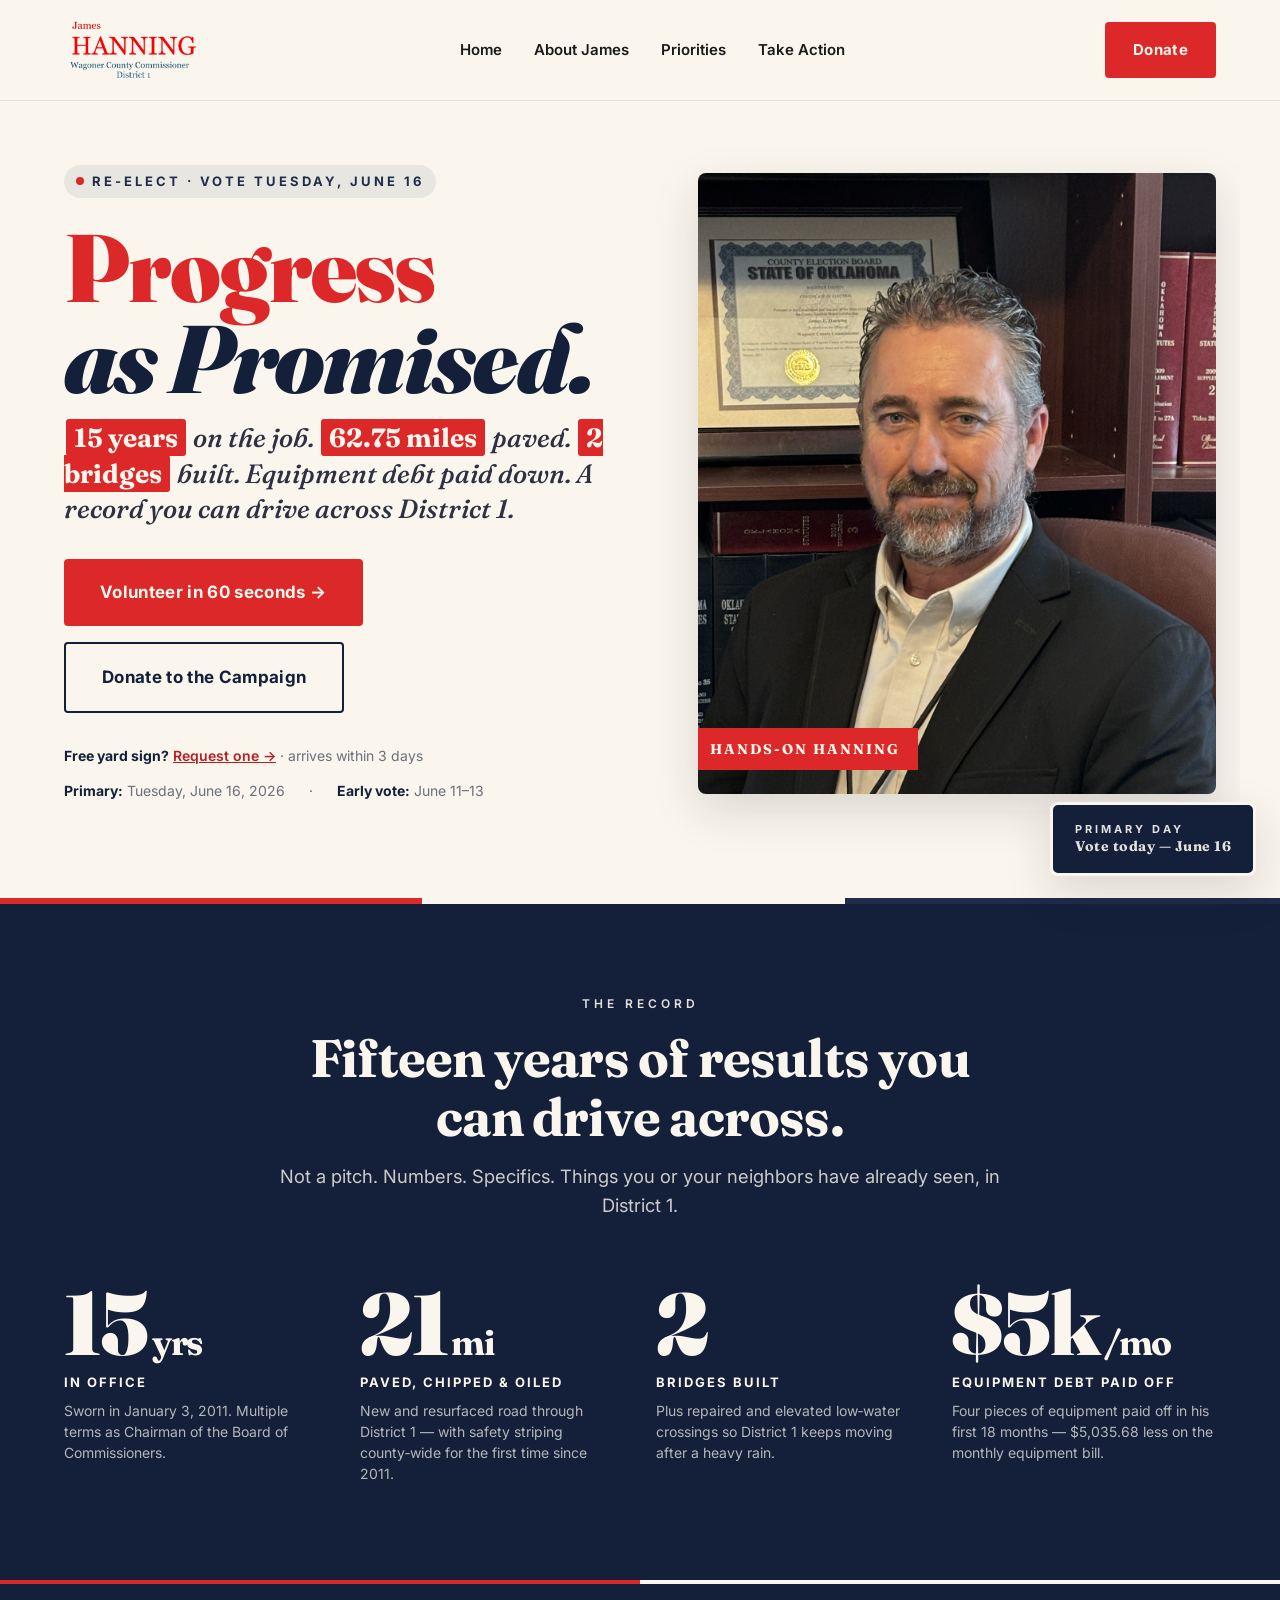
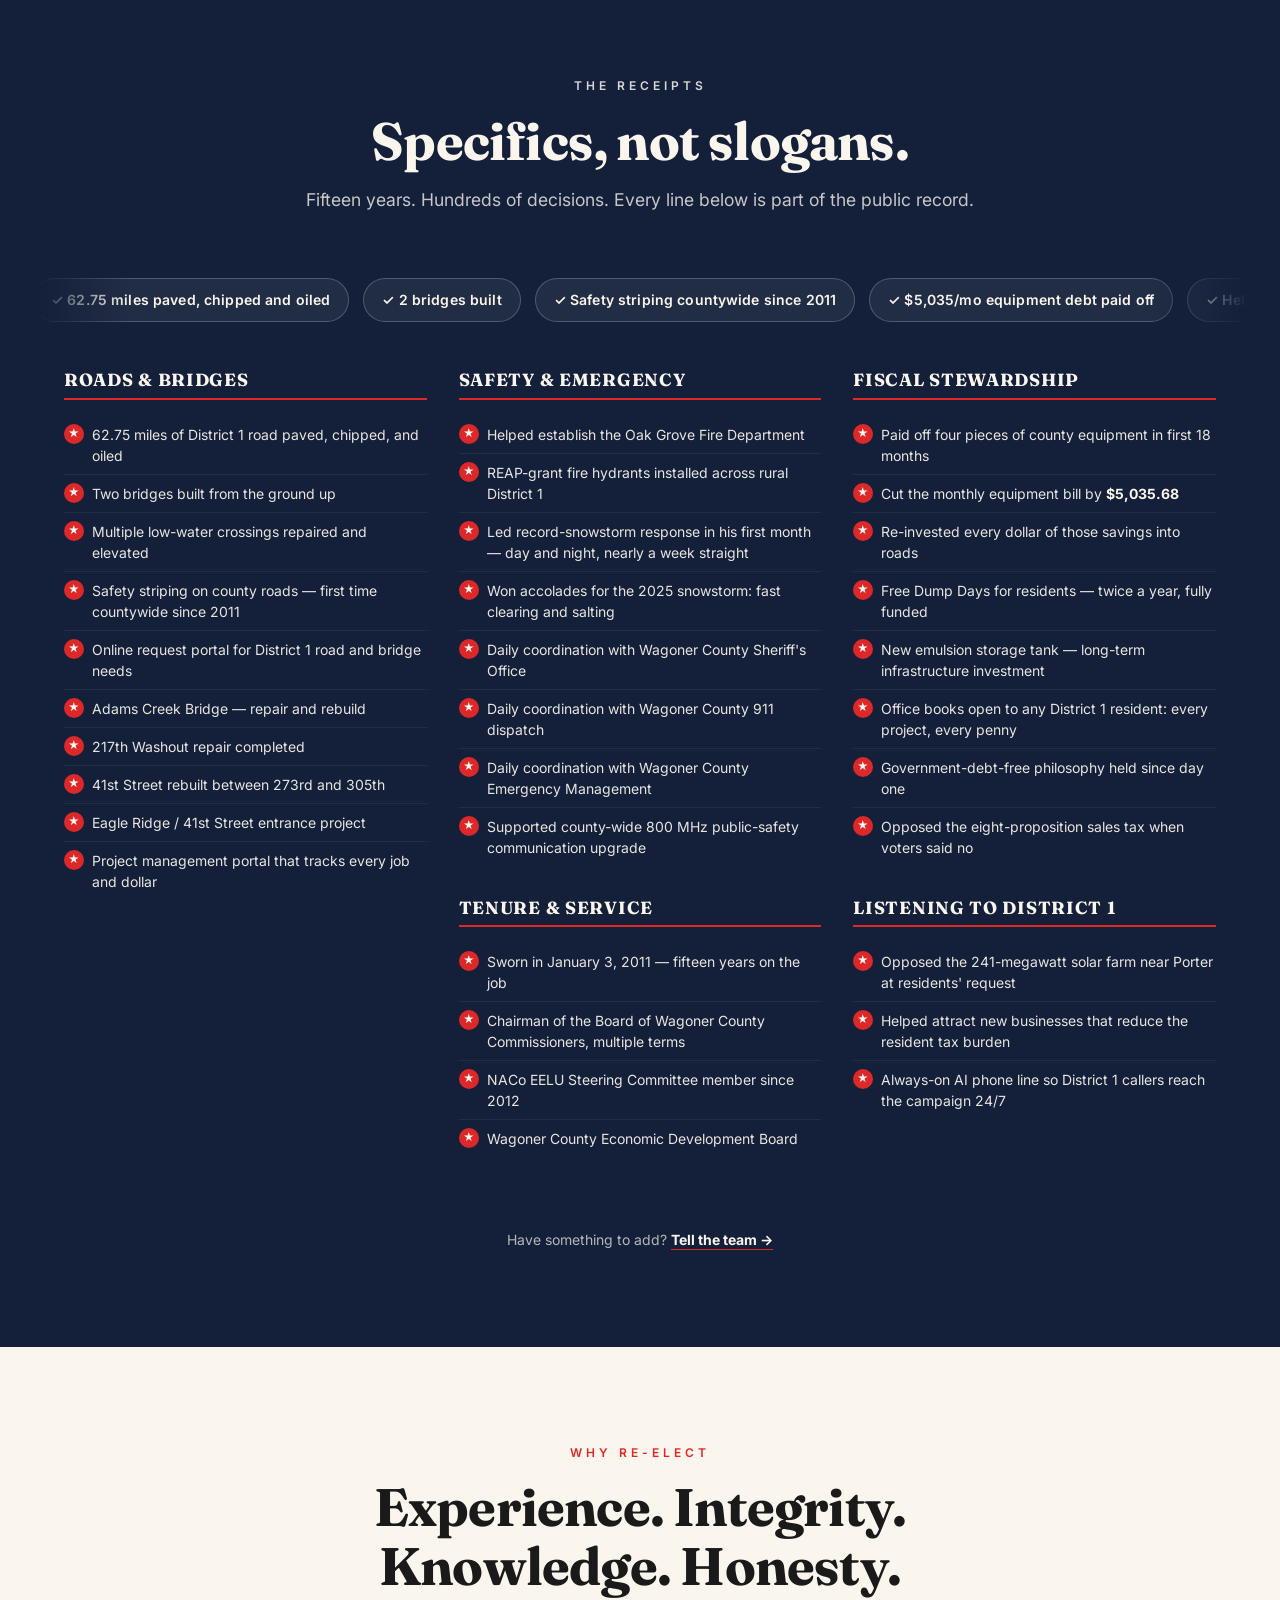
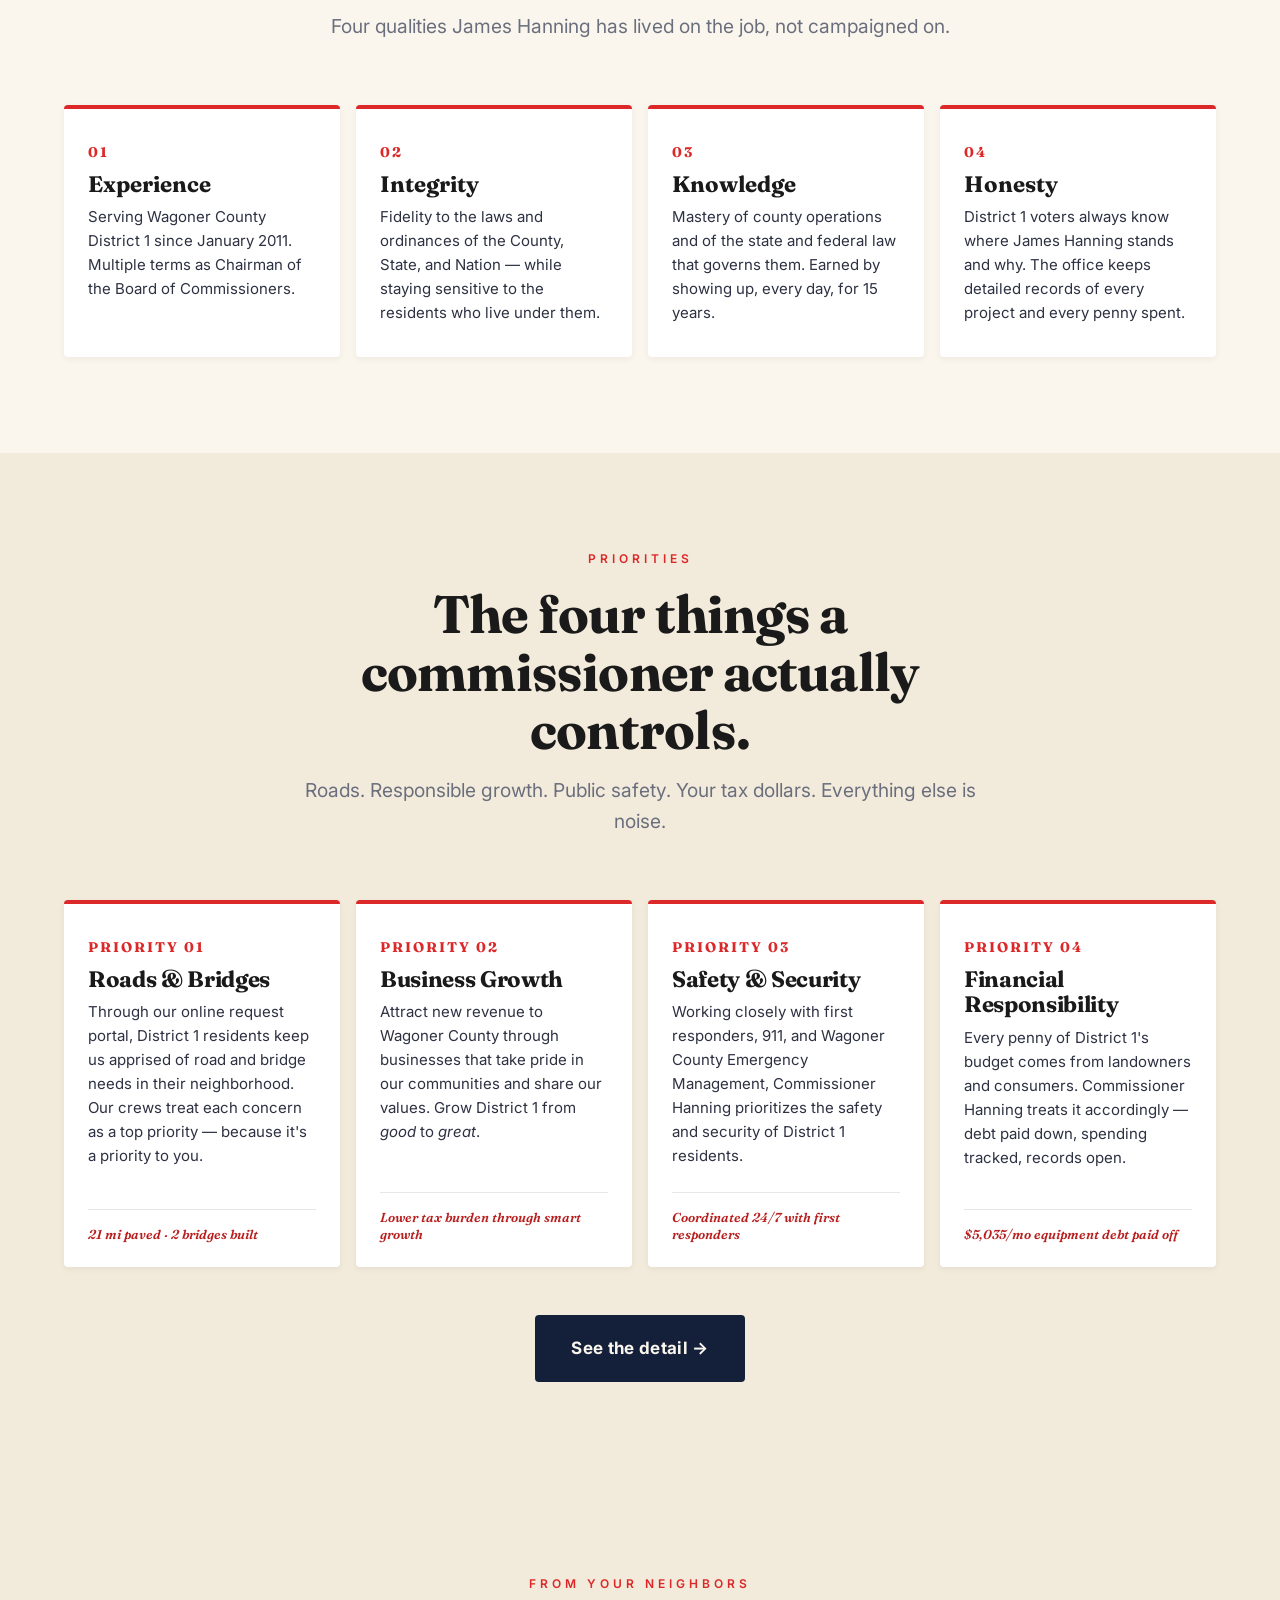
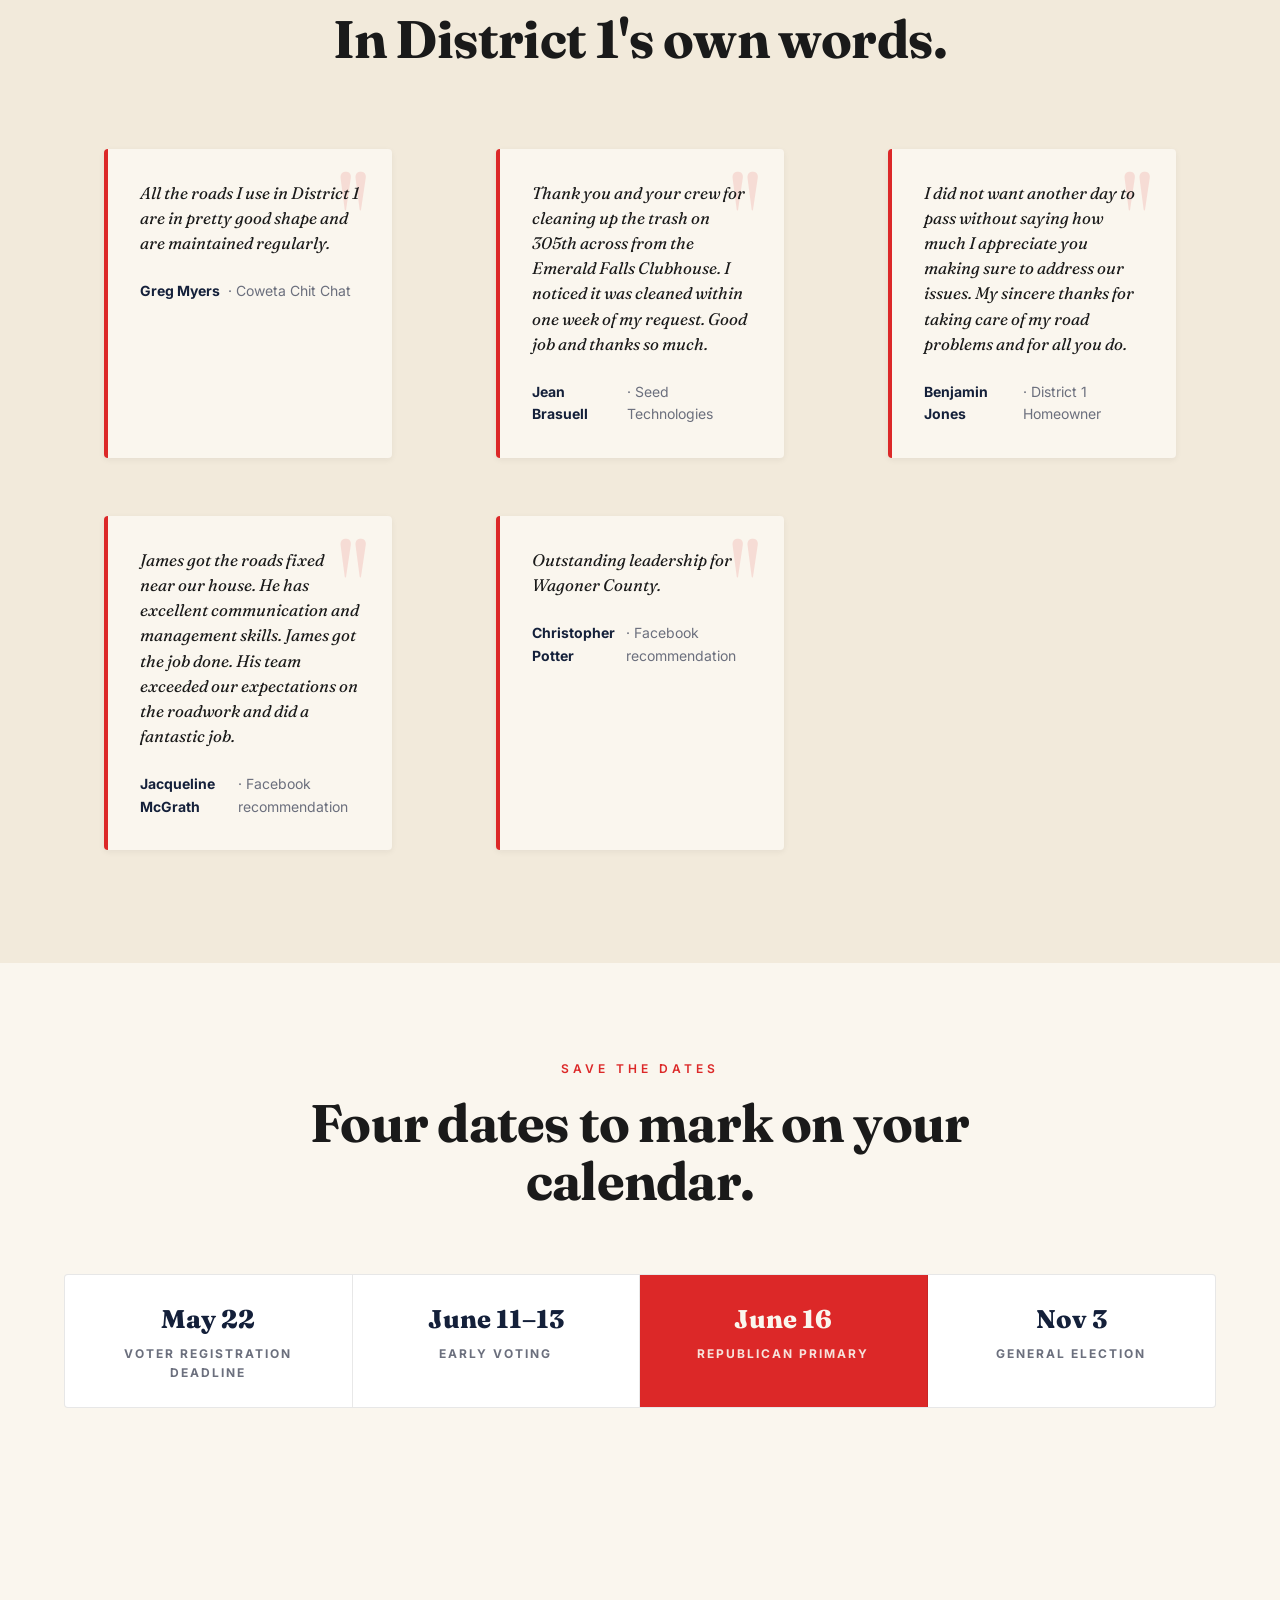
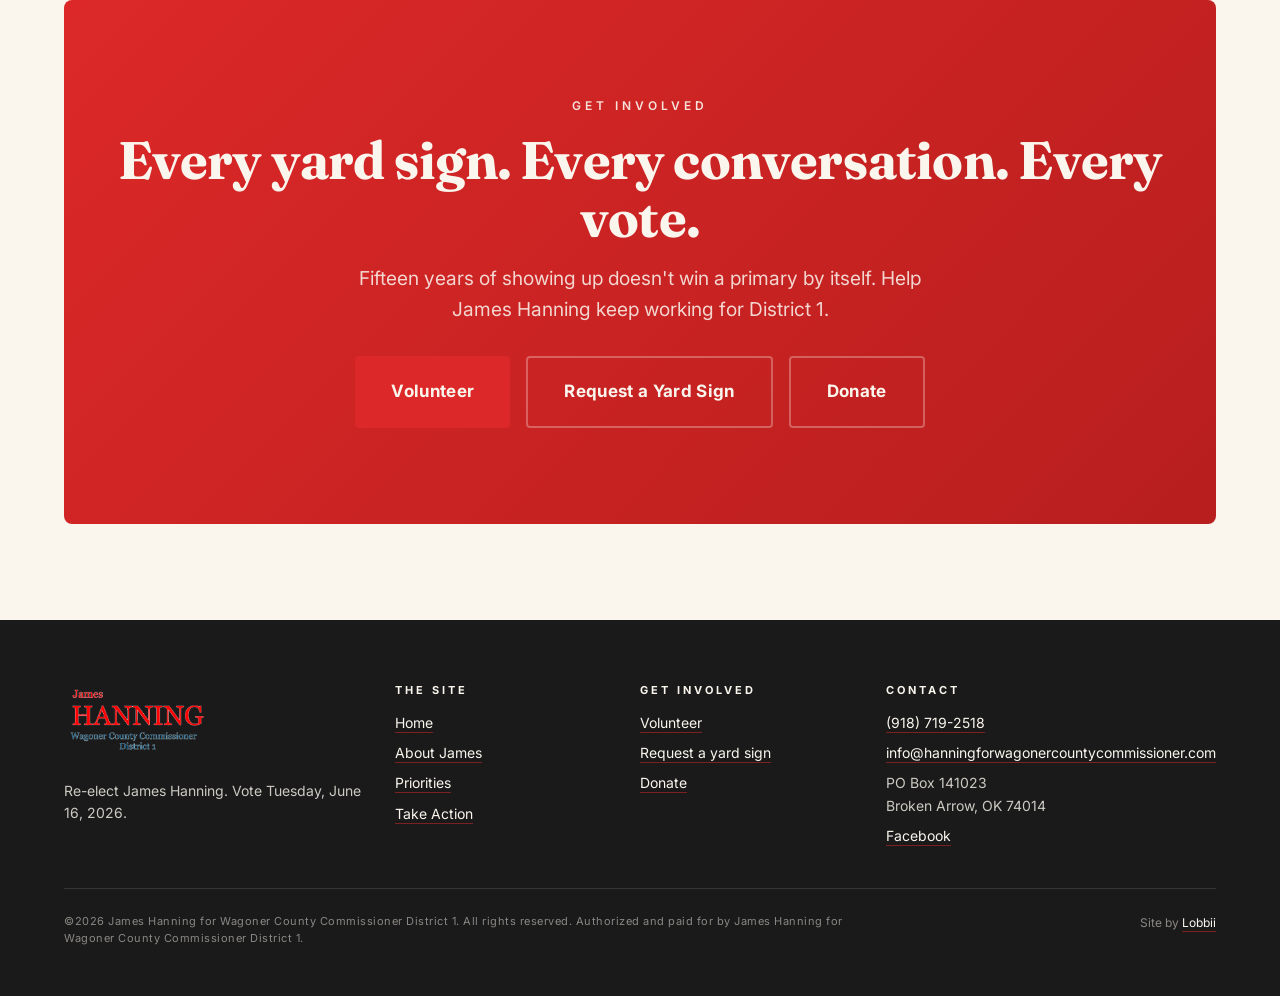
==== commit 77907dfa: "Update road stat: 21 miles → 62.75 miles paved across site (HTML + JSON-LD + meta + OG/Twitter)" ====
--- a/index.html
+++ b/index.html
@@ -12,7 +12,7 @@
 <meta property="og:site_name" content="Hanning for Wagoner County Commissioner, District 1">
 <meta property="og:locale" content="en_US">
 <meta property="og:title" content="Re-elect James Hanning · Wagoner County Commissioner, District 1">
-<meta property="og:description" content="15 years on the job. 21 miles paved. 2 bridges built. Equipment debt paid down. Vote Tuesday, June 16, 2026.">
+<meta property="og:description" content="15 years on the job. 62.75 miles paved. 2 bridges built. Equipment debt paid down. Vote Tuesday, June 16, 2026.">
 <meta property="og:url" content="https://hanningforwagonercountycommissioner.com/">
 <meta property="og:image" content="https://hanningforwagonercountycommissioner.com/assets/img/hanning-portrait.jpg">
 <meta property="og:image:alt" content="Commissioner James Hanning, Wagoner County District 1">
@@ -20,7 +20,7 @@
 <meta property="og:image:height" content="1080">
 <meta name="twitter:card" content="summary_large_image">
 <meta name="twitter:title" content="Re-elect James Hanning · Wagoner County Commissioner, District 1">
-<meta name="twitter:description" content="15 years on the job. 21 miles paved. 2 bridges built. Vote Tuesday, June 16, 2026.">
+<meta name="twitter:description" content="15 years on the job. 62.75 miles paved. 2 bridges built. Vote Tuesday, June 16, 2026.">
 <meta name="twitter:image" content="https://hanningforwagonercountycommissioner.com/assets/img/hanning-portrait.jpg">
 <link rel="manifest" href="/manifest.json">
 
@@ -131,7 +131,7 @@
       "datePublished": "2026-04-23",
       "dateModified": "2026-04-28",
       "inLanguage": "en-US",
-      "description": "Re-elect Commissioner James Hanning. 15 years serving Wagoner County District 1. 21 miles of road paved. 2 bridges built. Vote Tuesday, June 16, 2026."
+      "description": "Re-elect Commissioner James Hanning. 15 years serving Wagoner County District 1. 62.75 miles of road paved. 2 bridges built. Vote Tuesday, June 16, 2026."
     },
     {
       "@type": "Review",
@@ -198,7 +198,7 @@
         <span class="accent-navy">as Promised.</span>
       </h1>
       <p class="hero-tagline">
-        <strong>15 years</strong> on the job. <strong>21 miles</strong> paved. <strong>2 bridges</strong> built. Equipment debt paid down. A record you can drive across District 1.
+        <strong>15 years</strong> on the job. <strong>62.75 miles</strong> paved. <strong>2 bridges</strong> built. Equipment debt paid down. A record you can drive across District 1.
       </p>
       <div class="hero-ctas">
         <a class="btn btn-primary btn-lg" href="/take-action.html#volunteer">Volunteer in 60 seconds →</a>
@@ -265,7 +265,7 @@
     <!-- Auto-scrolling marquee at top — for the overwhelming first impression -->
     <div class="marquee" aria-hidden="true">
       <div class="marquee-track">
-        <span class="receipt-pill">✓ 21 miles paved, chipped and oiled</span>
+        <span class="receipt-pill">✓ 62.75 miles paved, chipped and oiled</span>
         <span class="receipt-pill">✓ 2 bridges built</span>
         <span class="receipt-pill">✓ Safety striping countywide since 2011</span>
         <span class="receipt-pill">✓ $5,035/mo equipment debt paid off</span>
@@ -284,7 +284,7 @@
         <span class="receipt-pill">✓ 2025 snowstorm response</span>
         <span class="receipt-pill">✓ Project tracking portal</span>
         <!-- duplicate the set so the marquee loops seamlessly -->
-        <span class="receipt-pill">✓ 21 miles paved, chipped and oiled</span>
+        <span class="receipt-pill">✓ 62.75 miles paved, chipped and oiled</span>
         <span class="receipt-pill">✓ 2 bridges built</span>
         <span class="receipt-pill">✓ Safety striping countywide since 2011</span>
         <span class="receipt-pill">✓ $5,035/mo equipment debt paid off</span>
@@ -302,7 +302,7 @@
       <div class="receipts-col">
         <h3 class="receipts-col-head">Roads &amp; Bridges</h3>
         <ul class="receipts-list">
-          <li>21 miles of District 1 road paved, chipped, and oiled</li>
+          <li>62.75 miles of District 1 road paved, chipped, and oiled</li>
           <li>Two bridges built from the ground up</li>
           <li>Multiple low-water crossings repaired and elevated</li>
           <li>Safety striping on county roads — first time countywide since 2011</li>
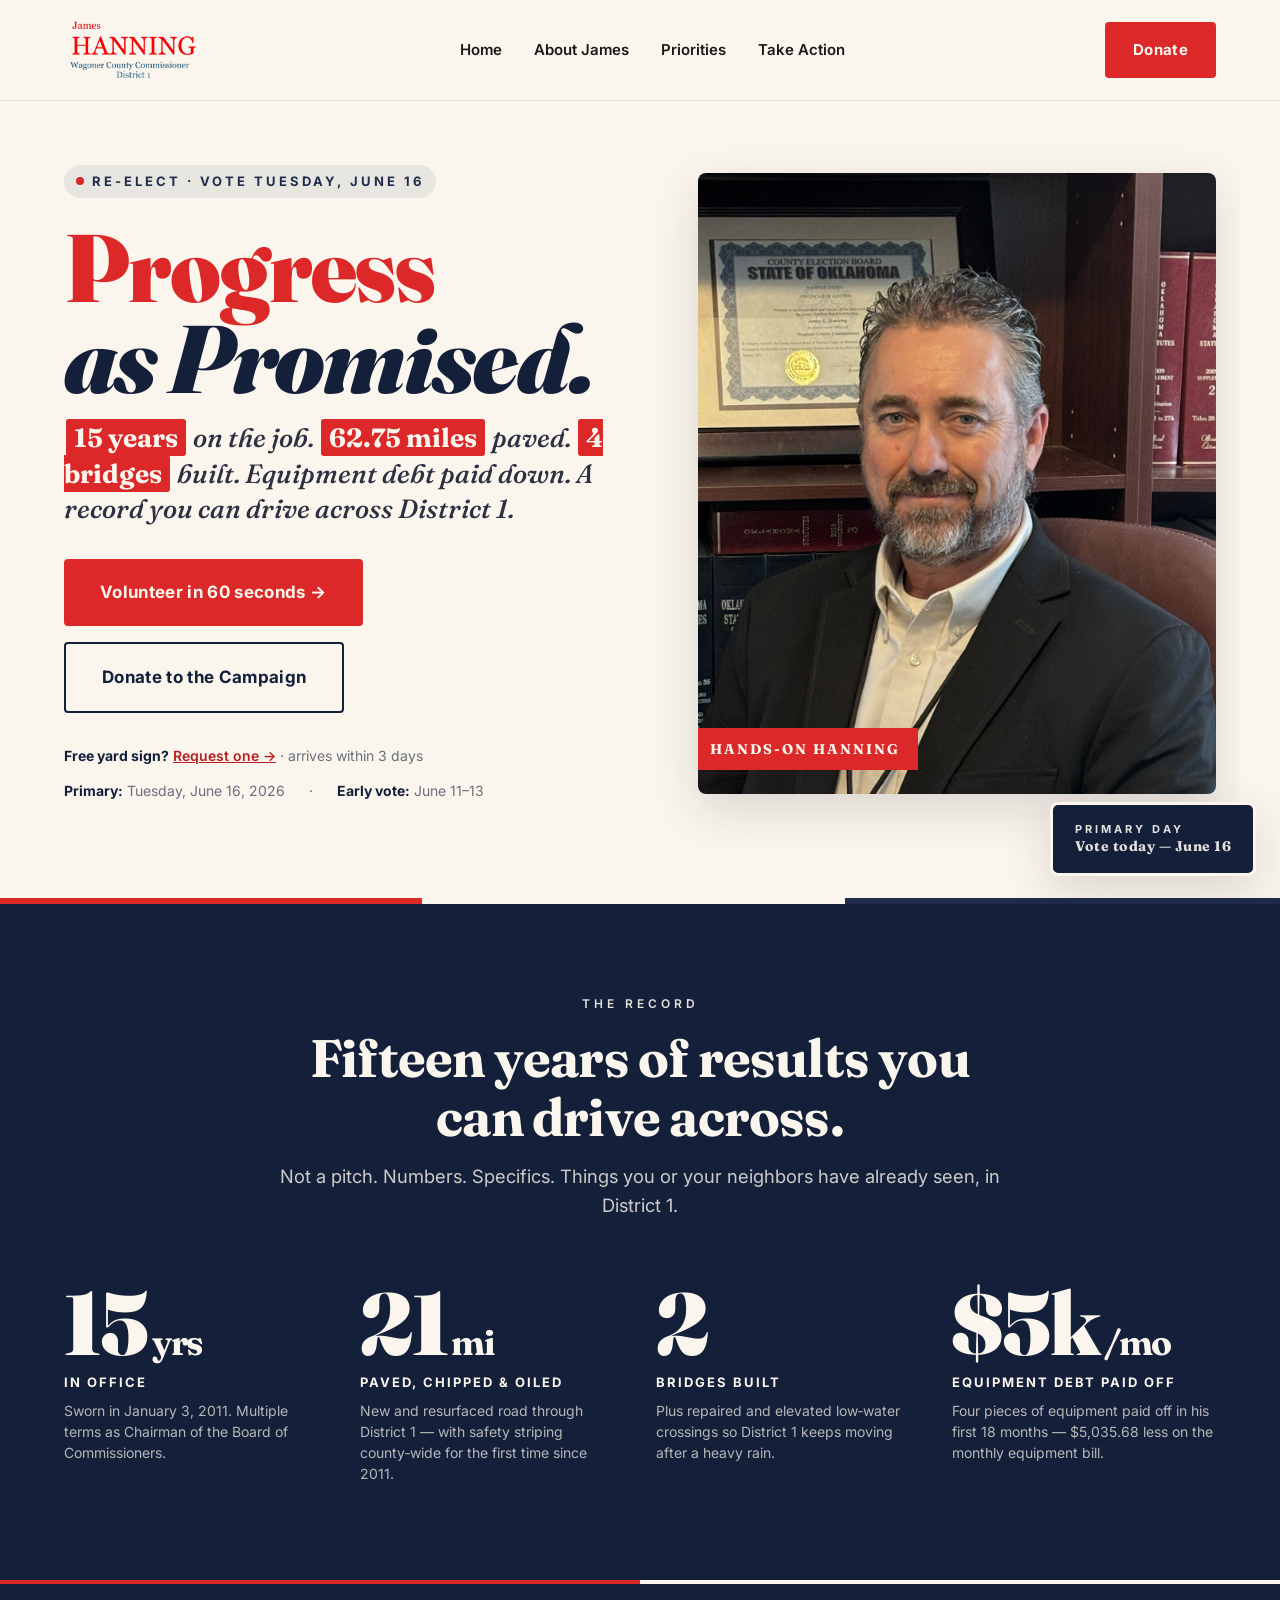
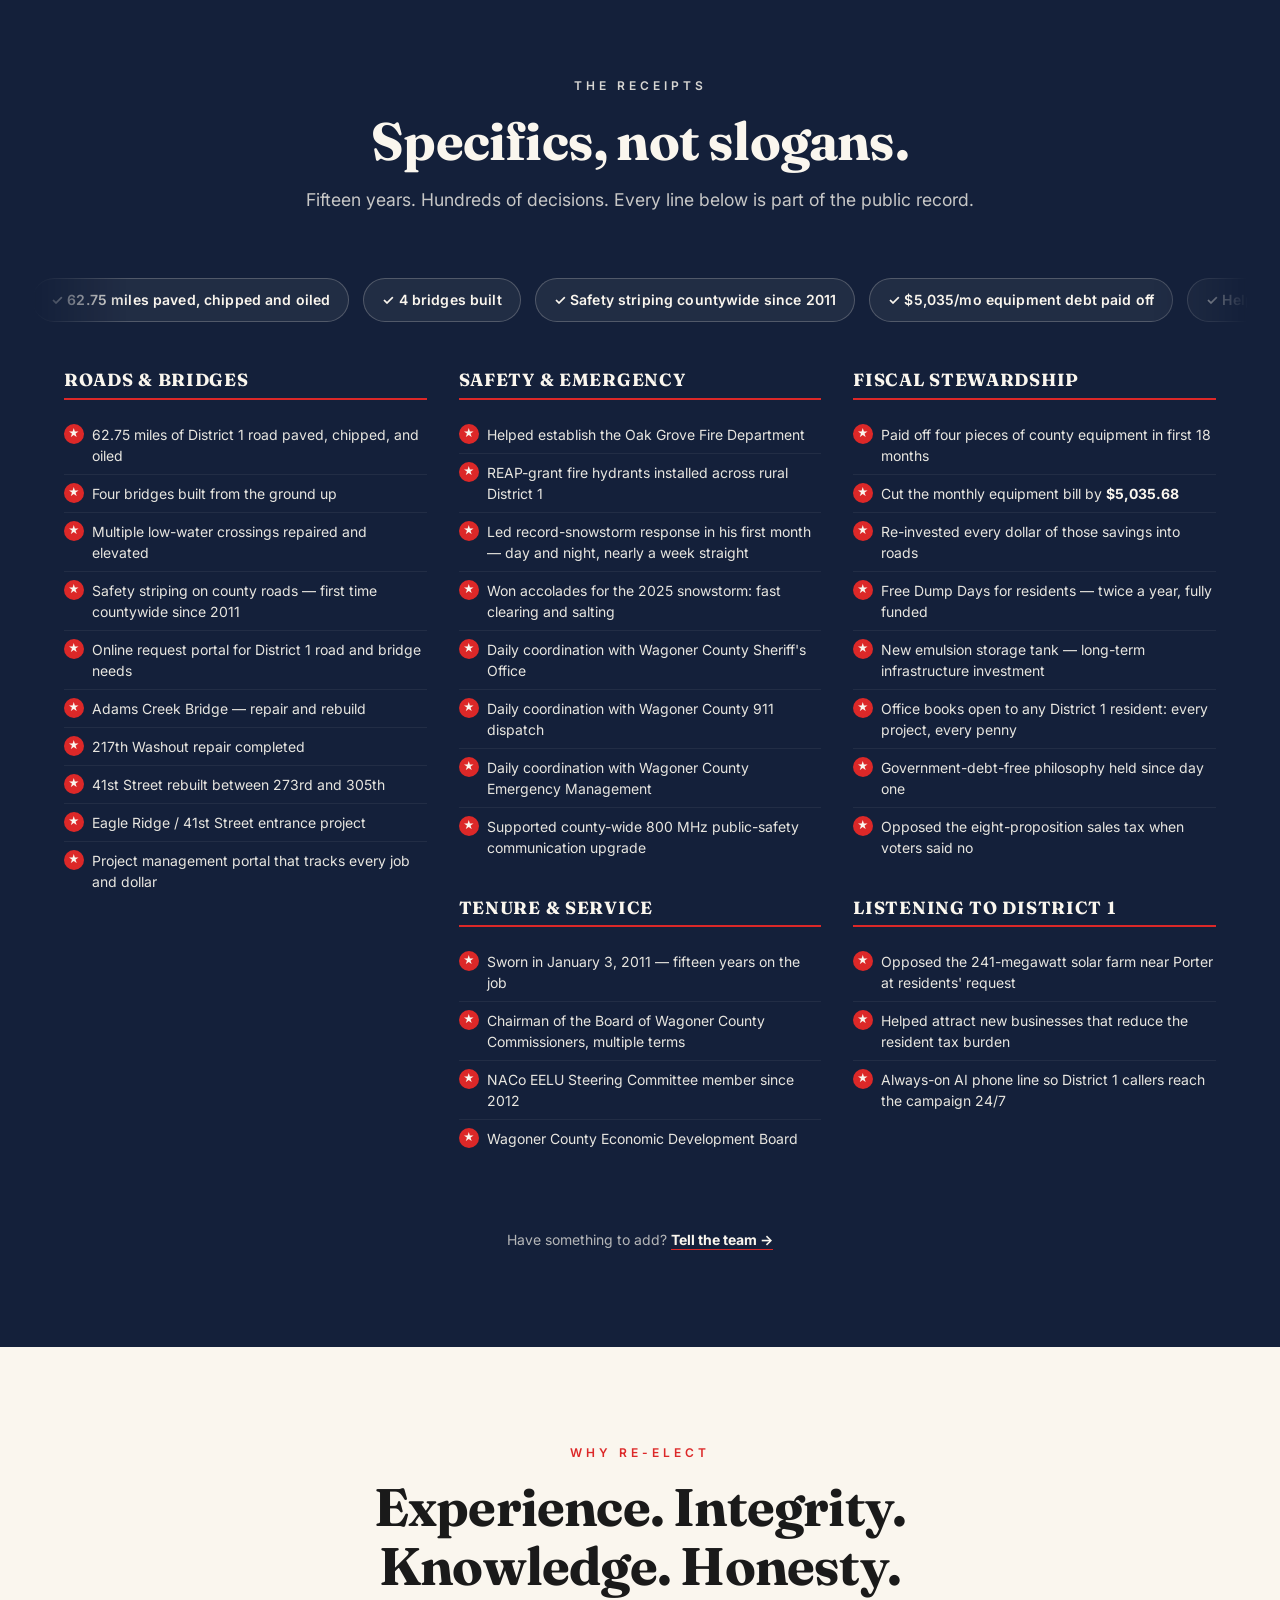
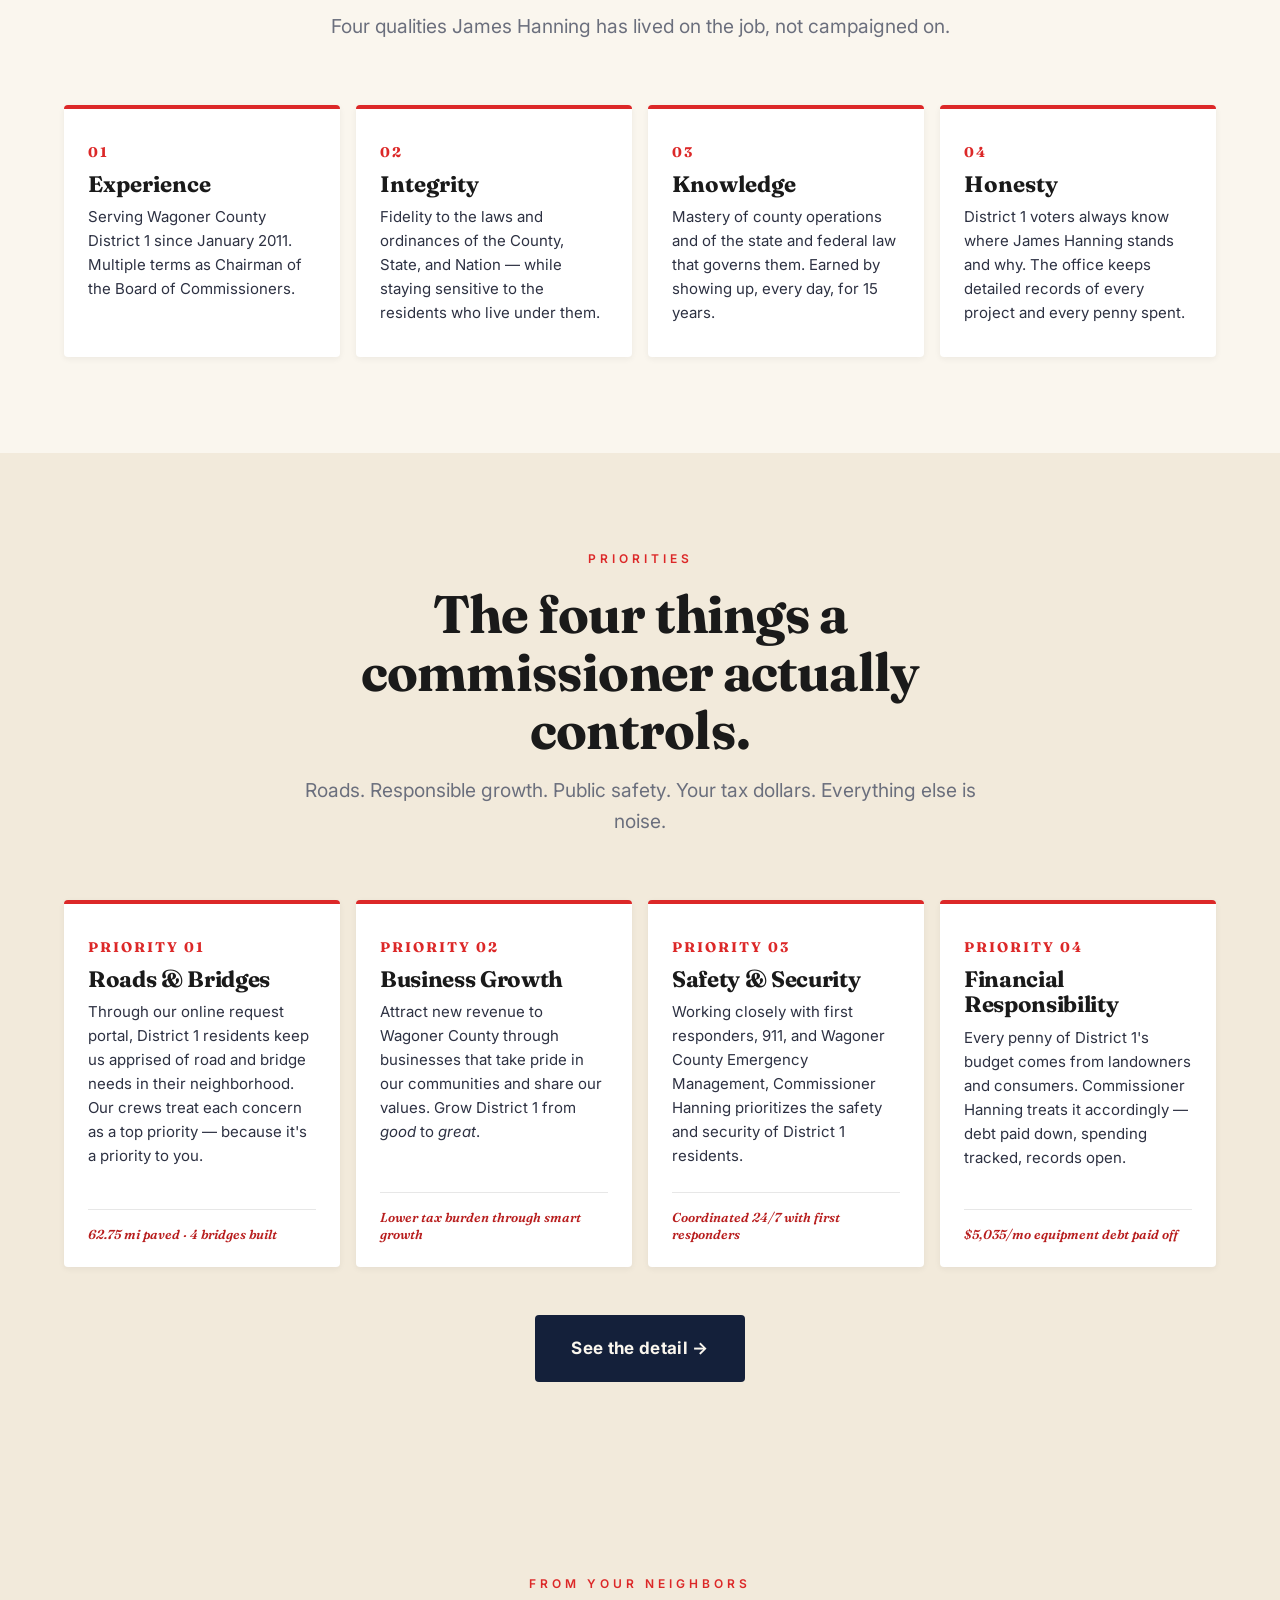
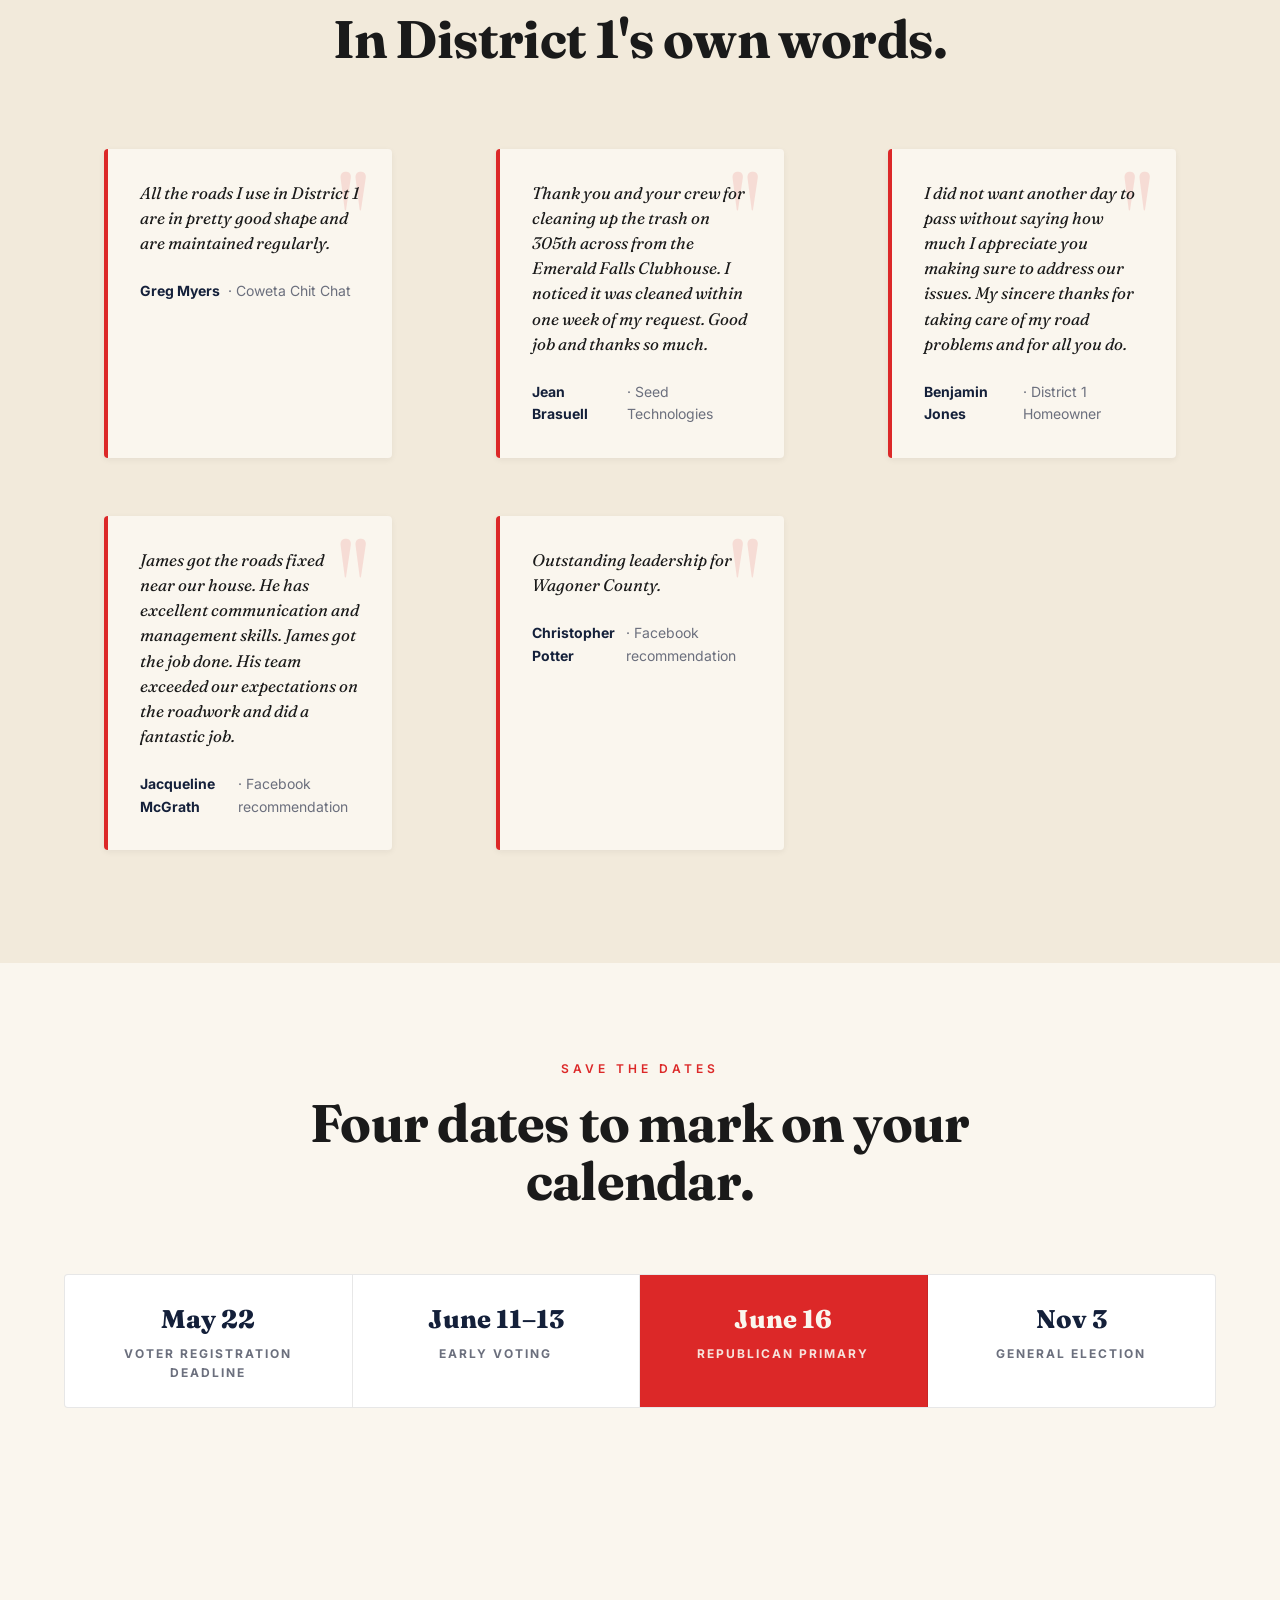
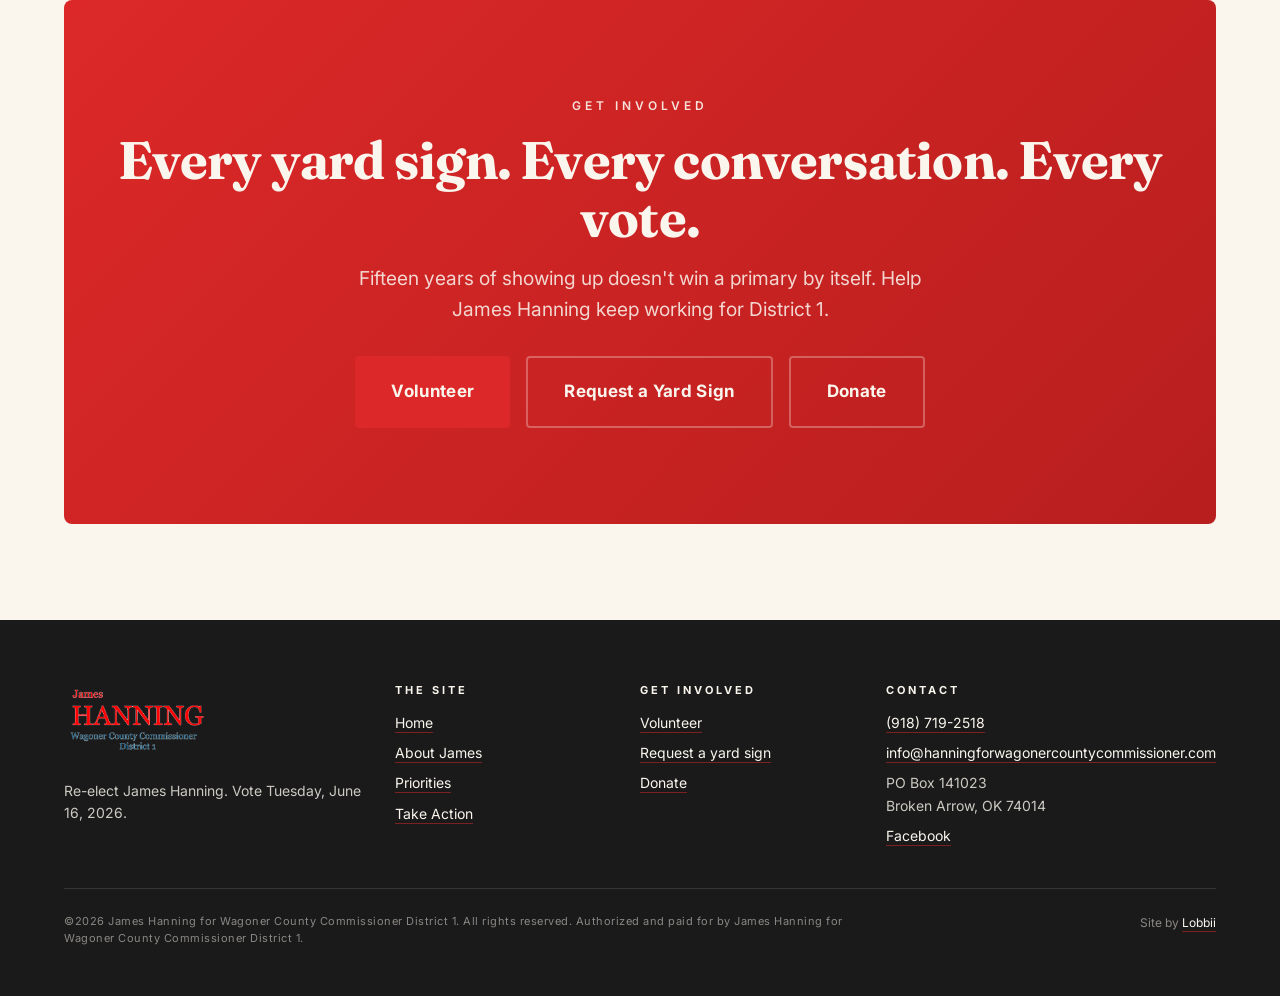
==== commit e6f30a56: "Update bridge count: 2 → 4 bridges across site (HTML + JSON-LD + meta + OG/Twitter + receipts)" ====
--- a/index.html
+++ b/index.html
@@ -12,7 +12,7 @@
 <meta property="og:site_name" content="Hanning for Wagoner County Commissioner, District 1">
 <meta property="og:locale" content="en_US">
 <meta property="og:title" content="Re-elect James Hanning · Wagoner County Commissioner, District 1">
-<meta property="og:description" content="15 years on the job. 62.75 miles paved. 2 bridges built. Equipment debt paid down. Vote Tuesday, June 16, 2026.">
+<meta property="og:description" content="15 years on the job. 62.75 miles paved. 4 bridges built. Equipment debt paid down. Vote Tuesday, June 16, 2026.">
 <meta property="og:url" content="https://hanningforwagonercountycommissioner.com/">
 <meta property="og:image" content="https://hanningforwagonercountycommissioner.com/assets/img/hanning-portrait.jpg">
 <meta property="og:image:alt" content="Commissioner James Hanning, Wagoner County District 1">
@@ -20,7 +20,7 @@
 <meta property="og:image:height" content="1080">
 <meta name="twitter:card" content="summary_large_image">
 <meta name="twitter:title" content="Re-elect James Hanning · Wagoner County Commissioner, District 1">
-<meta name="twitter:description" content="15 years on the job. 62.75 miles paved. 2 bridges built. Vote Tuesday, June 16, 2026.">
+<meta name="twitter:description" content="15 years on the job. 62.75 miles paved. 4 bridges built. Vote Tuesday, June 16, 2026.">
 <meta name="twitter:image" content="https://hanningforwagonercountycommissioner.com/assets/img/hanning-portrait.jpg">
 <link rel="manifest" href="/manifest.json">
 
@@ -131,7 +131,7 @@
       "datePublished": "2026-04-23",
       "dateModified": "2026-04-28",
       "inLanguage": "en-US",
-      "description": "Re-elect Commissioner James Hanning. 15 years serving Wagoner County District 1. 62.75 miles of road paved. 2 bridges built. Vote Tuesday, June 16, 2026."
+      "description": "Re-elect Commissioner James Hanning. 15 years serving Wagoner County District 1. 62.75 miles of road paved. 4 bridges built. Vote Tuesday, June 16, 2026."
     },
     {
       "@type": "Review",
@@ -198,7 +198,7 @@
         <span class="accent-navy">as Promised.</span>
       </h1>
       <p class="hero-tagline">
-        <strong>15 years</strong> on the job. <strong>62.75 miles</strong> paved. <strong>2 bridges</strong> built. Equipment debt paid down. A record you can drive across District 1.
+        <strong>15 years</strong> on the job. <strong>62.75 miles</strong> paved. <strong>4 bridges</strong> built. Equipment debt paid down. A record you can drive across District 1.
       </p>
       <div class="hero-ctas">
         <a class="btn btn-primary btn-lg" href="/take-action.html#volunteer">Volunteer in 60 seconds →</a>
@@ -266,7 +266,7 @@
     <div class="marquee" aria-hidden="true">
       <div class="marquee-track">
         <span class="receipt-pill">✓ 62.75 miles paved, chipped and oiled</span>
-        <span class="receipt-pill">✓ 2 bridges built</span>
+        <span class="receipt-pill">✓ 4 bridges built</span>
         <span class="receipt-pill">✓ Safety striping countywide since 2011</span>
         <span class="receipt-pill">✓ $5,035/mo equipment debt paid off</span>
         <span class="receipt-pill">✓ Helped found Oak Grove Fire Dept</span>
@@ -285,7 +285,7 @@
         <span class="receipt-pill">✓ Project tracking portal</span>
         <!-- duplicate the set so the marquee loops seamlessly -->
         <span class="receipt-pill">✓ 62.75 miles paved, chipped and oiled</span>
-        <span class="receipt-pill">✓ 2 bridges built</span>
+        <span class="receipt-pill">✓ 4 bridges built</span>
         <span class="receipt-pill">✓ Safety striping countywide since 2011</span>
         <span class="receipt-pill">✓ $5,035/mo equipment debt paid off</span>
         <span class="receipt-pill">✓ Helped found Oak Grove Fire Dept</span>
@@ -303,7 +303,7 @@
         <h3 class="receipts-col-head">Roads &amp; Bridges</h3>
         <ul class="receipts-list">
           <li>62.75 miles of District 1 road paved, chipped, and oiled</li>
-          <li>Two bridges built from the ground up</li>
+          <li>Four bridges built from the ground up</li>
           <li>Multiple low-water crossings repaired and elevated</li>
           <li>Safety striping on county roads — first time countywide since 2011</li>
           <li>Online request portal for District 1 road and bridge needs</li>
@@ -413,7 +413,7 @@
         <div class="pillar-num">PRIORITY 01</div>
         <h3 class="pillar-title">Roads & Bridges</h3>
         <p class="pillar-body">Through our online request portal, District 1 residents keep us apprised of road and bridge needs in their neighborhood. Our crews treat each concern as a top priority — because it's a priority to you.</p>
-        <div class="pillar-stat">21 mi paved · 2 bridges built</div>
+        <div class="pillar-stat">62.75 mi paved · 4 bridges built</div>
       </article>
       <article class="pillar-card pillar-card-priority">
         <div class="pillar-num">PRIORITY 02</div>
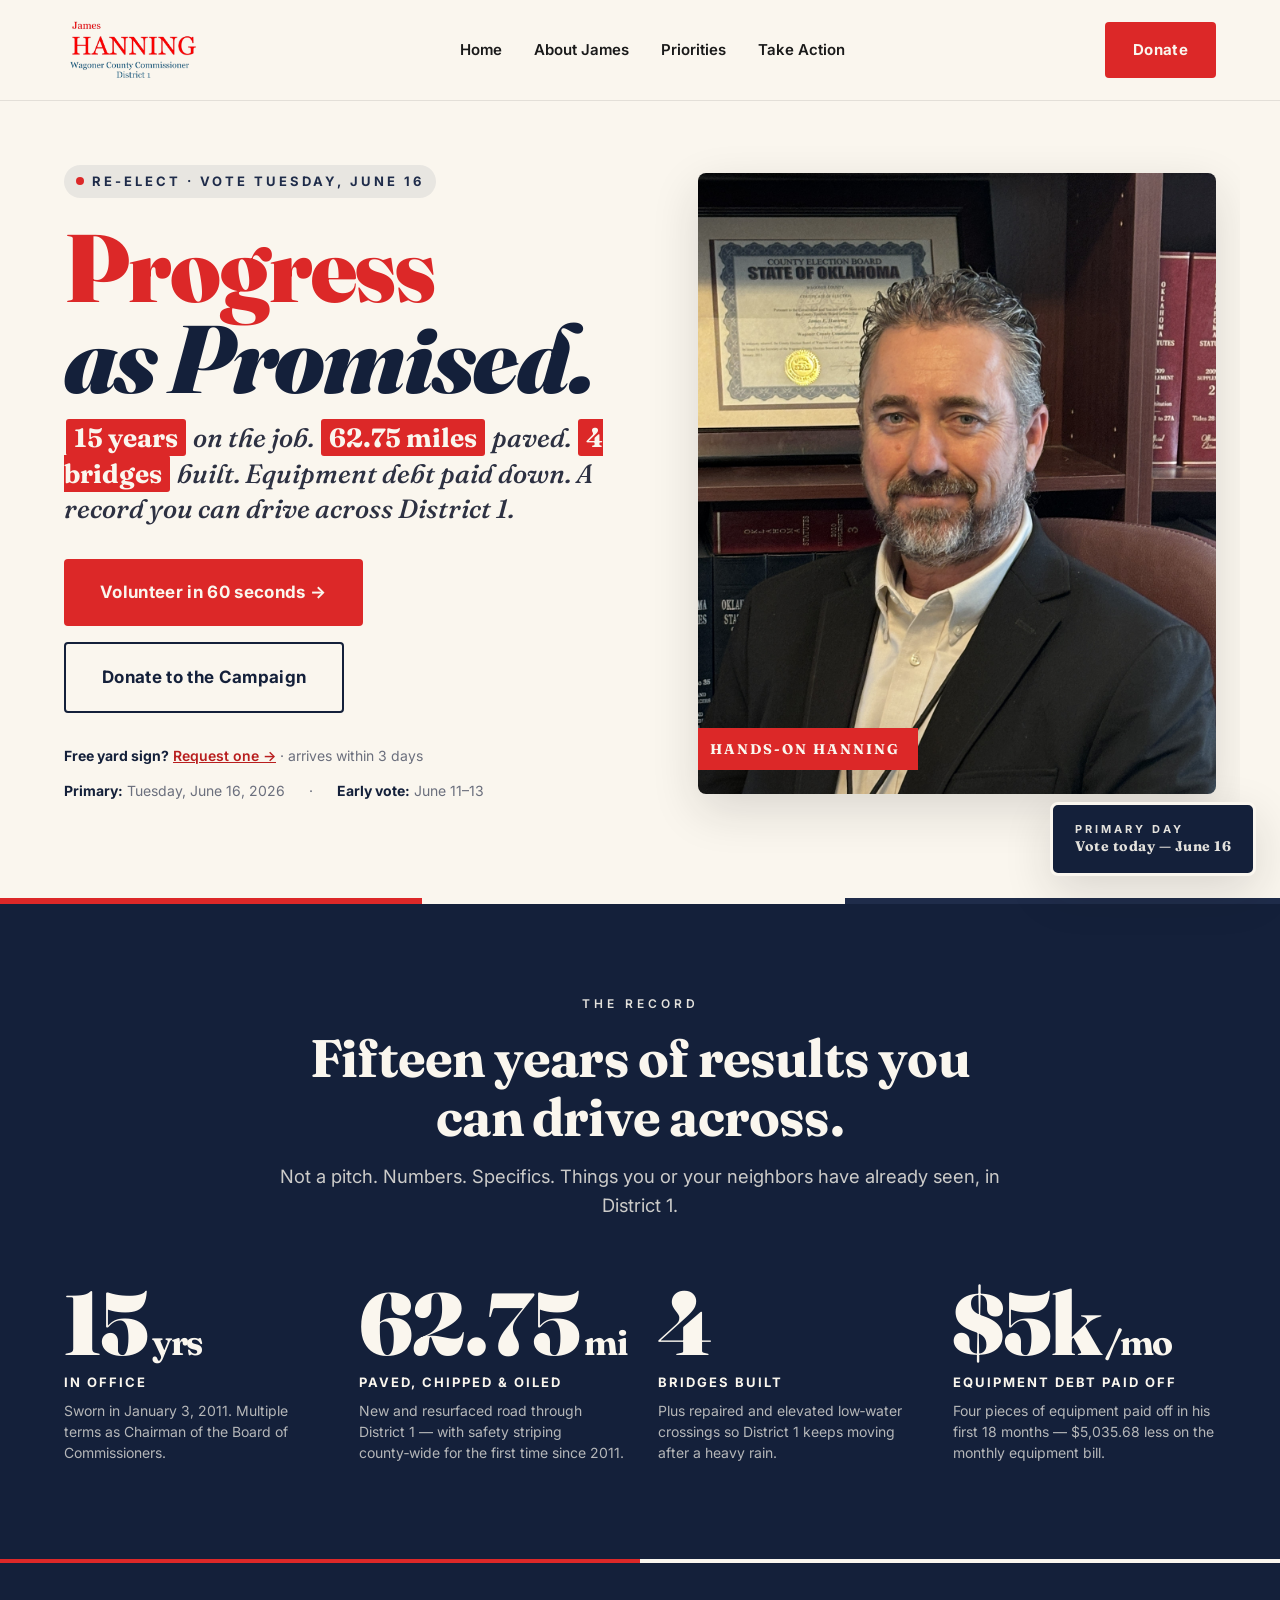
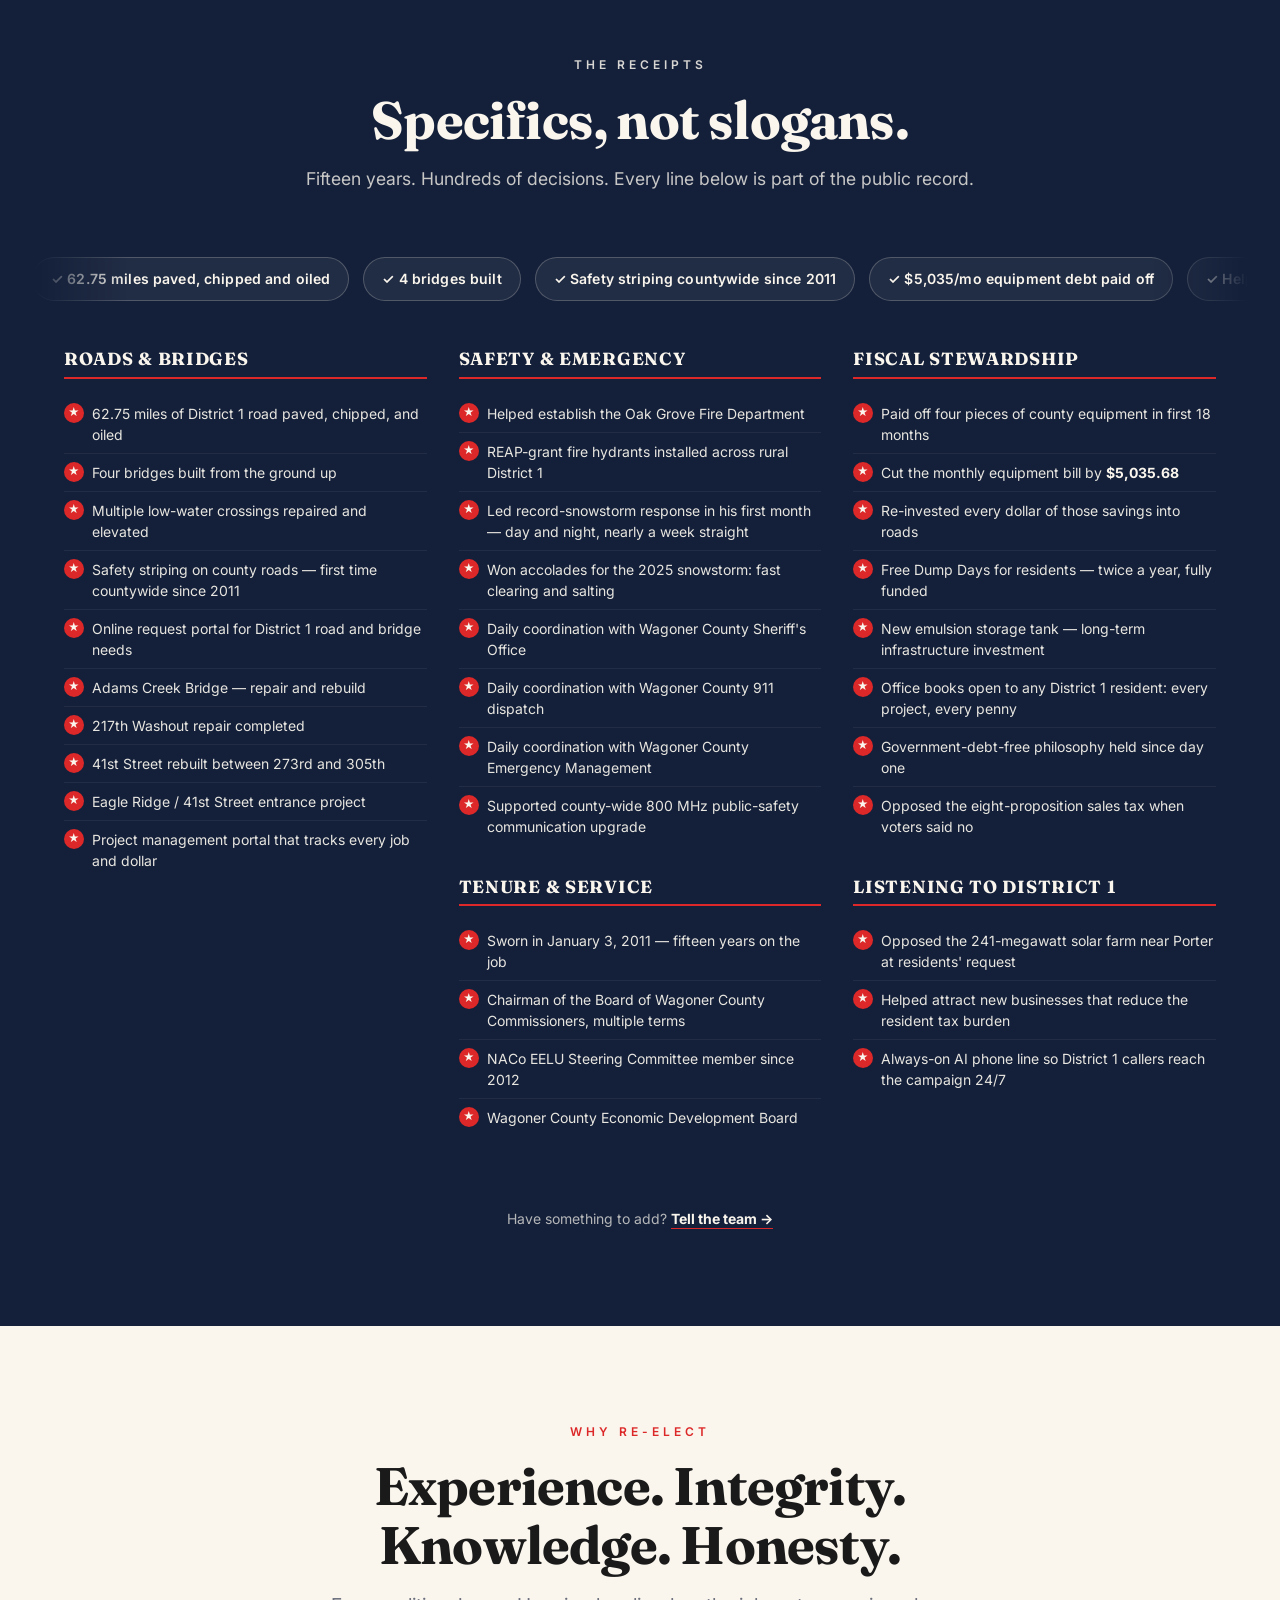
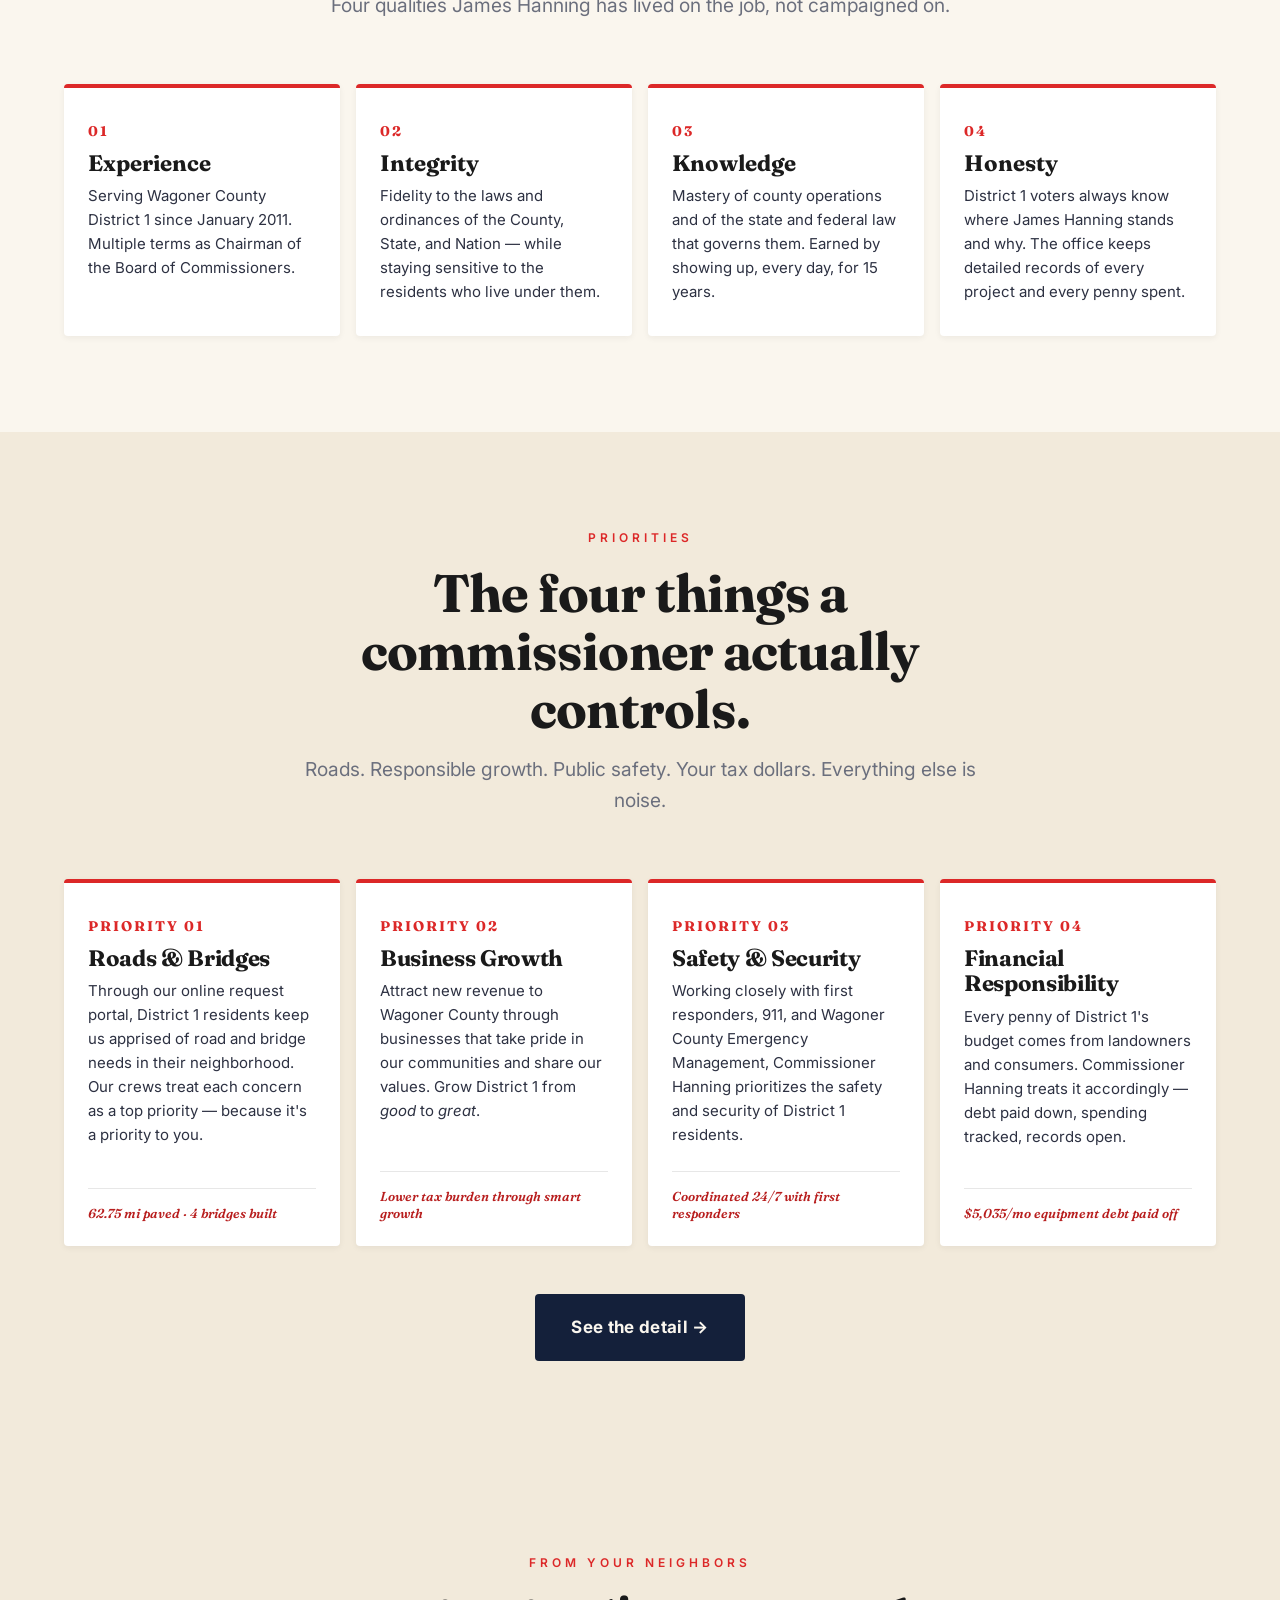
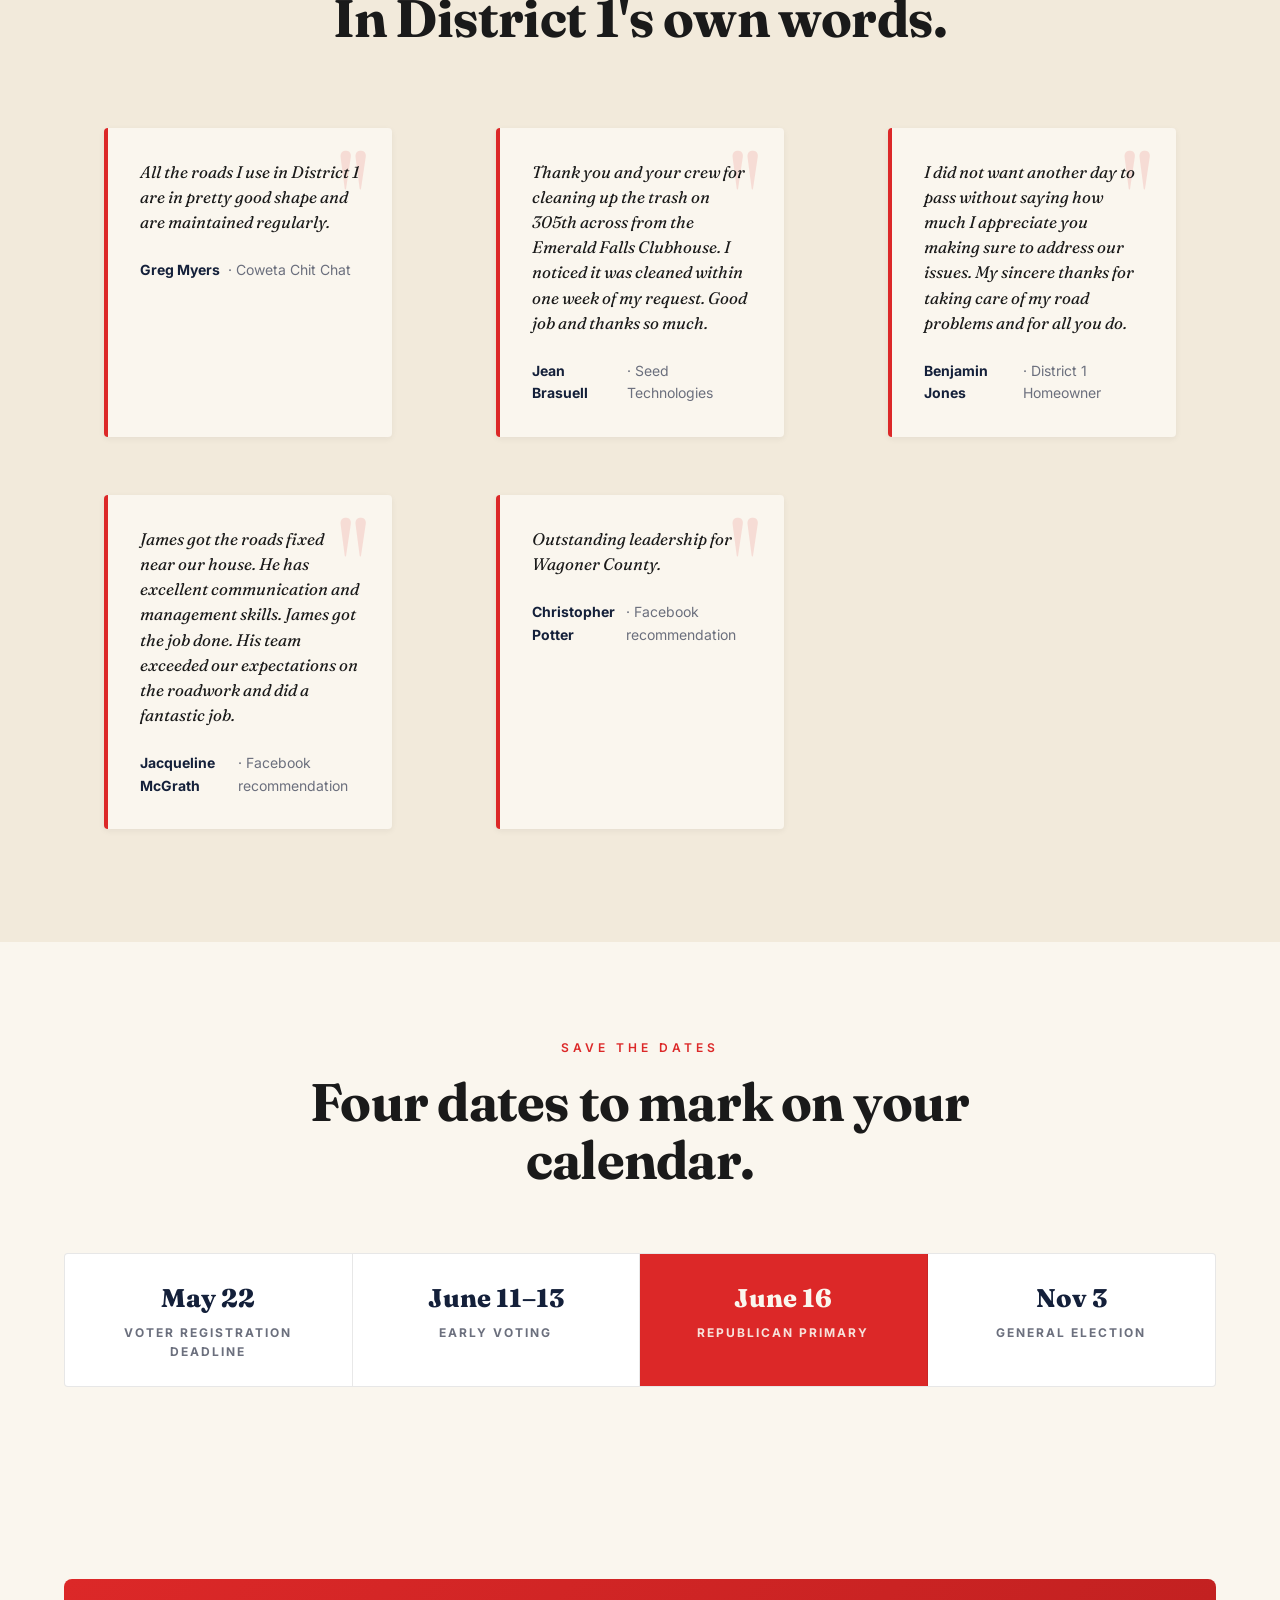
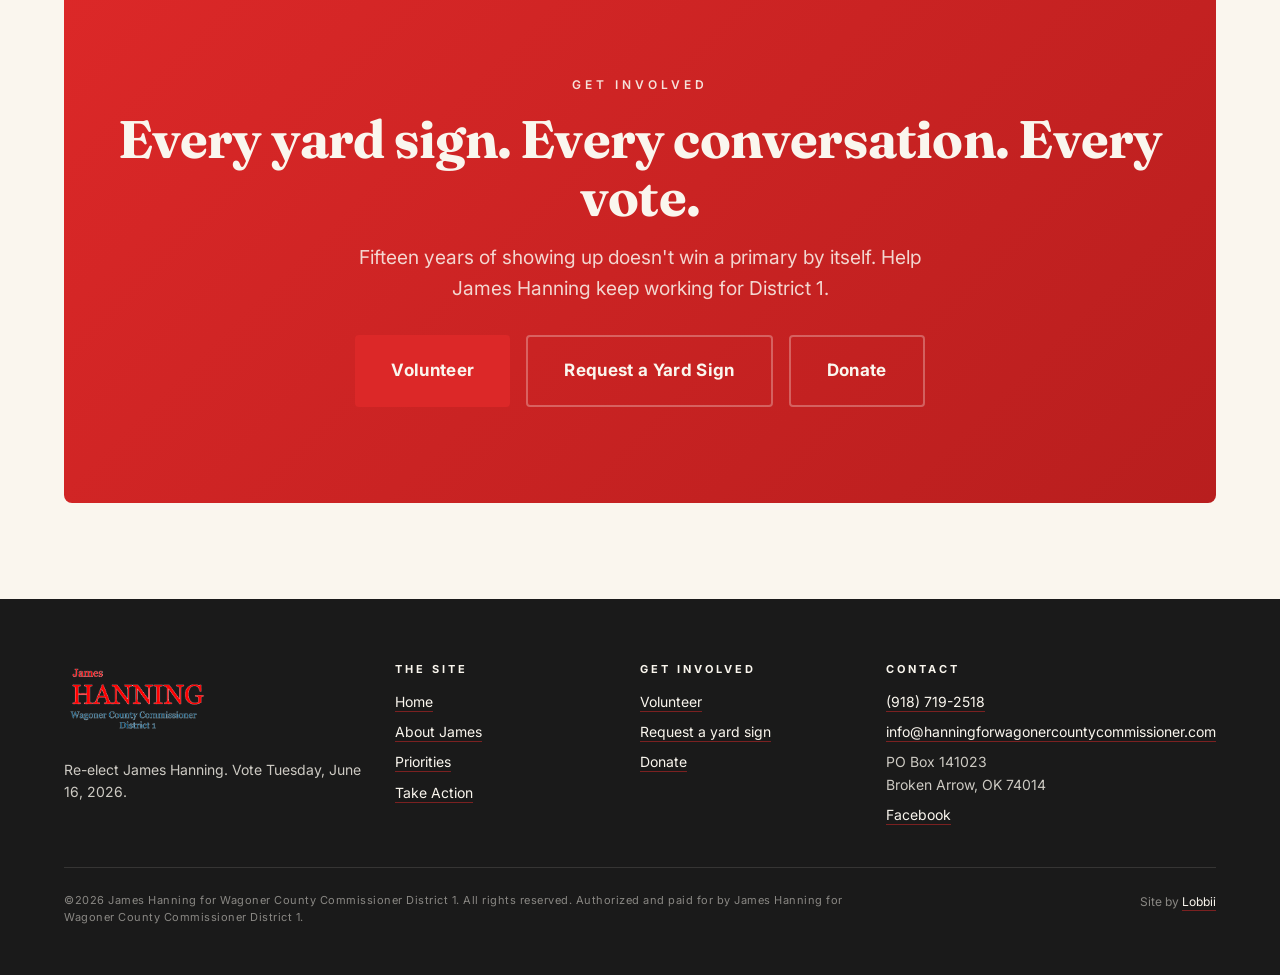
==== commit 59760a88: "Fix stat-num display values: 21 → 62.75 mi paved, 2 → 4 bridges built (was missed in display section" ====
--- a/index.html
+++ b/index.html
@@ -235,12 +235,12 @@
         <div class="stat-detail">Sworn in January 3, 2011. Multiple terms as Chairman of the Board of Commissioners.</div>
       </div>
       <div>
-        <div class="stat-num">21<sub>mi</sub></div>
+        <div class="stat-num">62.75<sub>mi</sub></div>
         <div class="stat-label">Paved, chipped & oiled</div>
         <div class="stat-detail">New and resurfaced road through District 1 — with safety striping county‑wide for the first time since 2011.</div>
       </div>
       <div>
-        <div class="stat-num">2</div>
+        <div class="stat-num">4</div>
         <div class="stat-label">Bridges built</div>
         <div class="stat-detail">Plus repaired and elevated low‑water crossings so District 1 keeps moving after a heavy rain.</div>
       </div>
